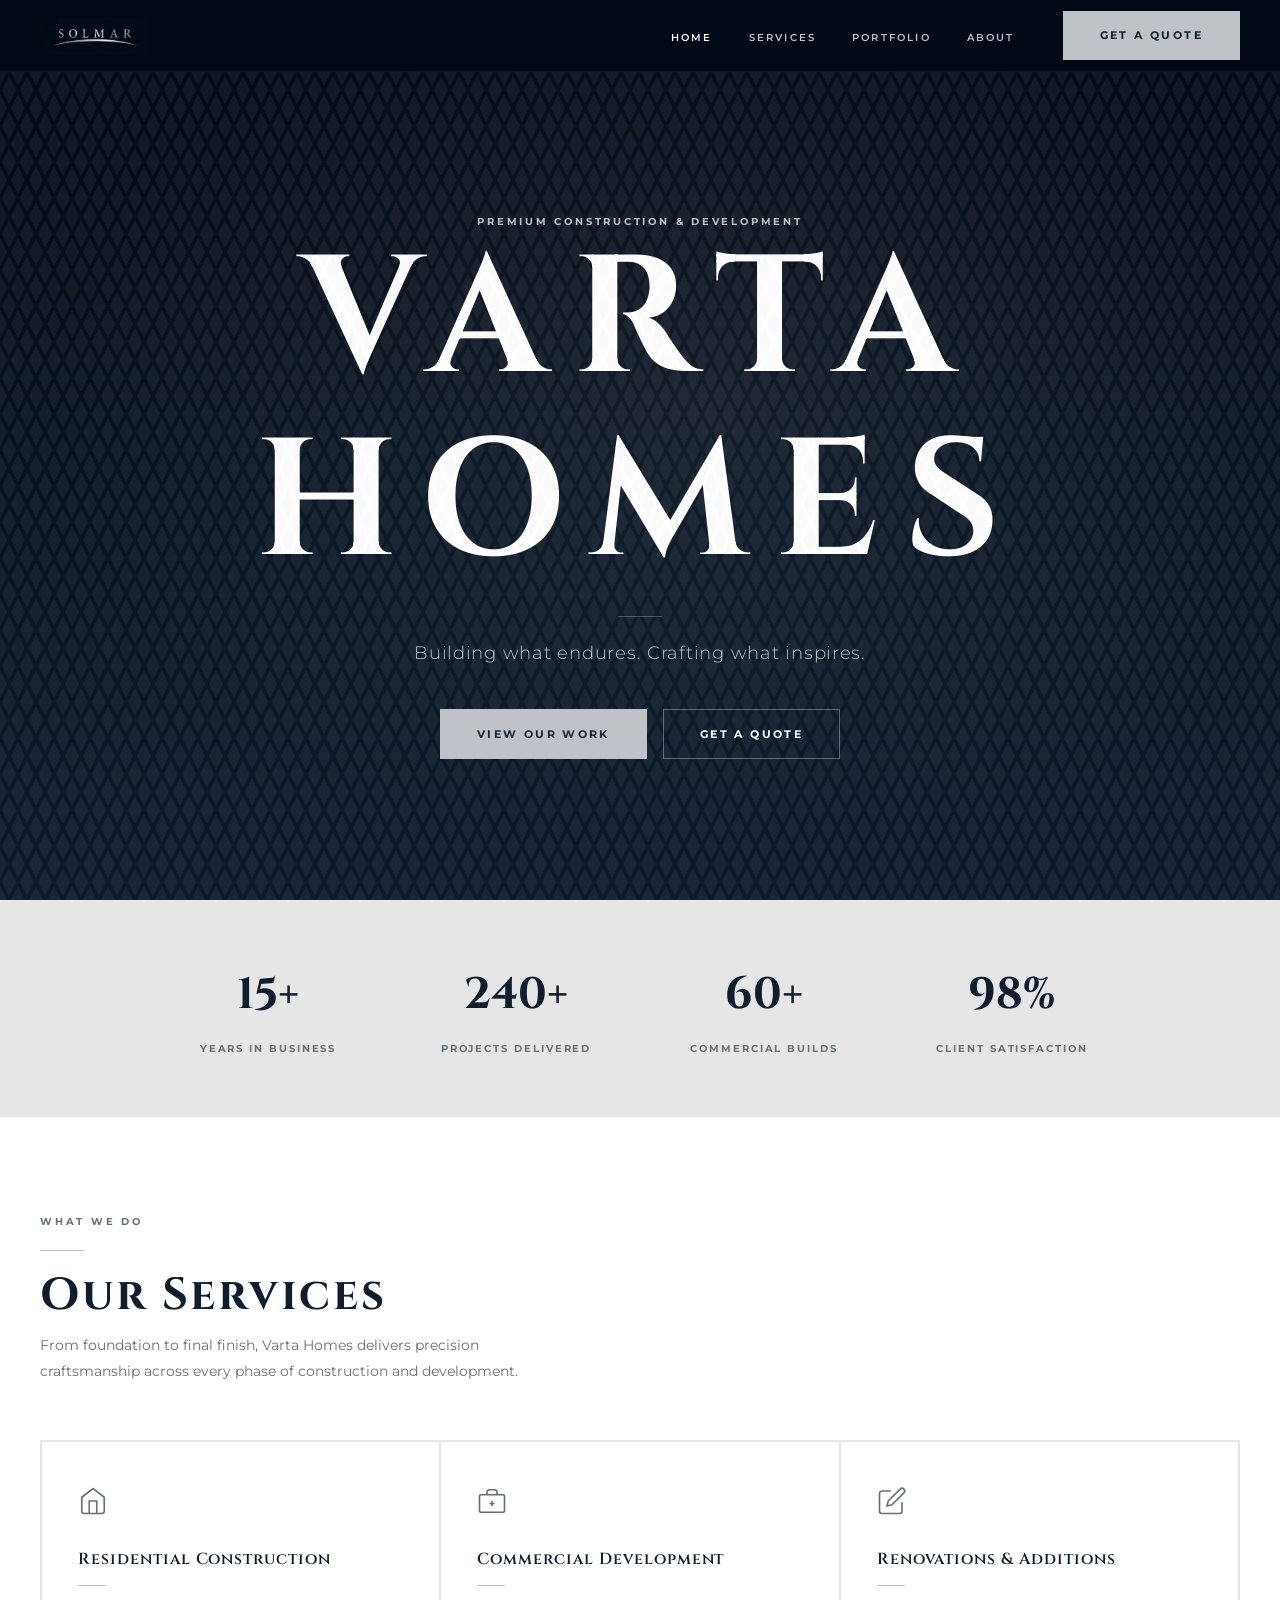
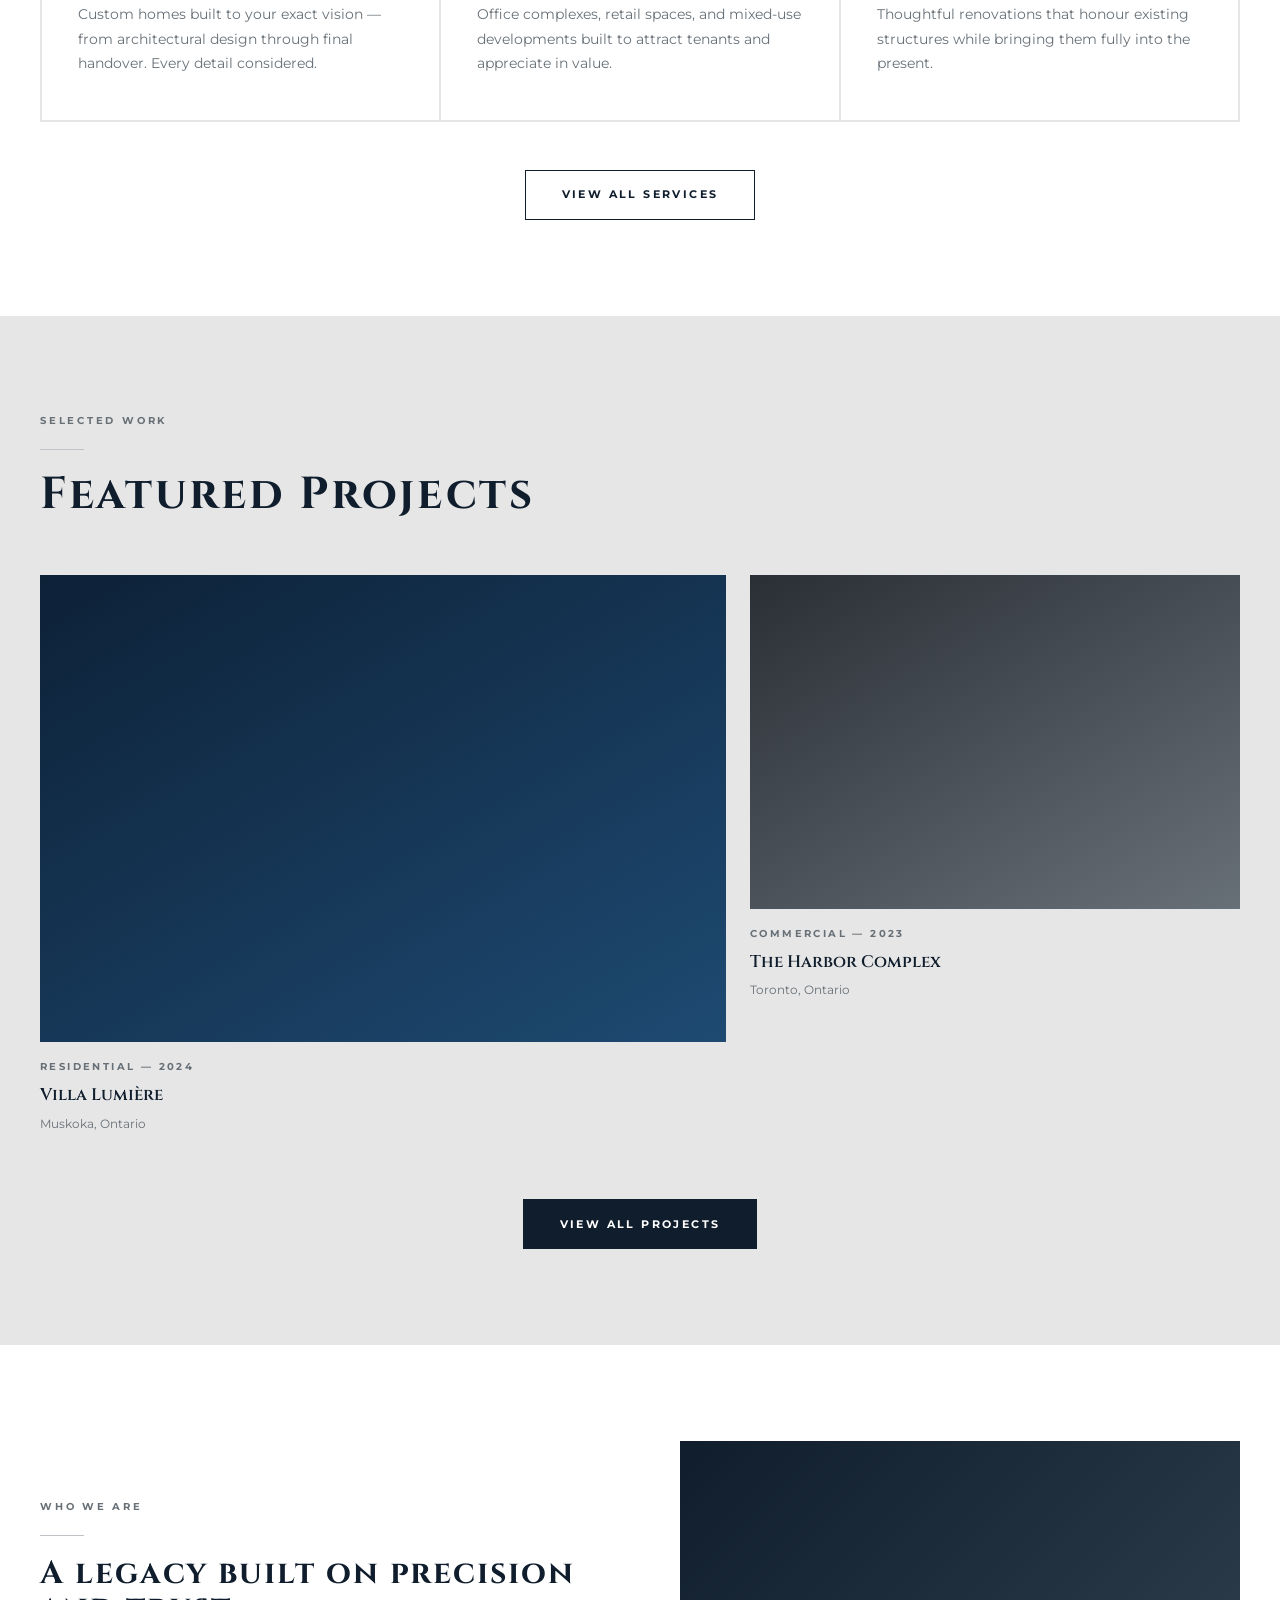
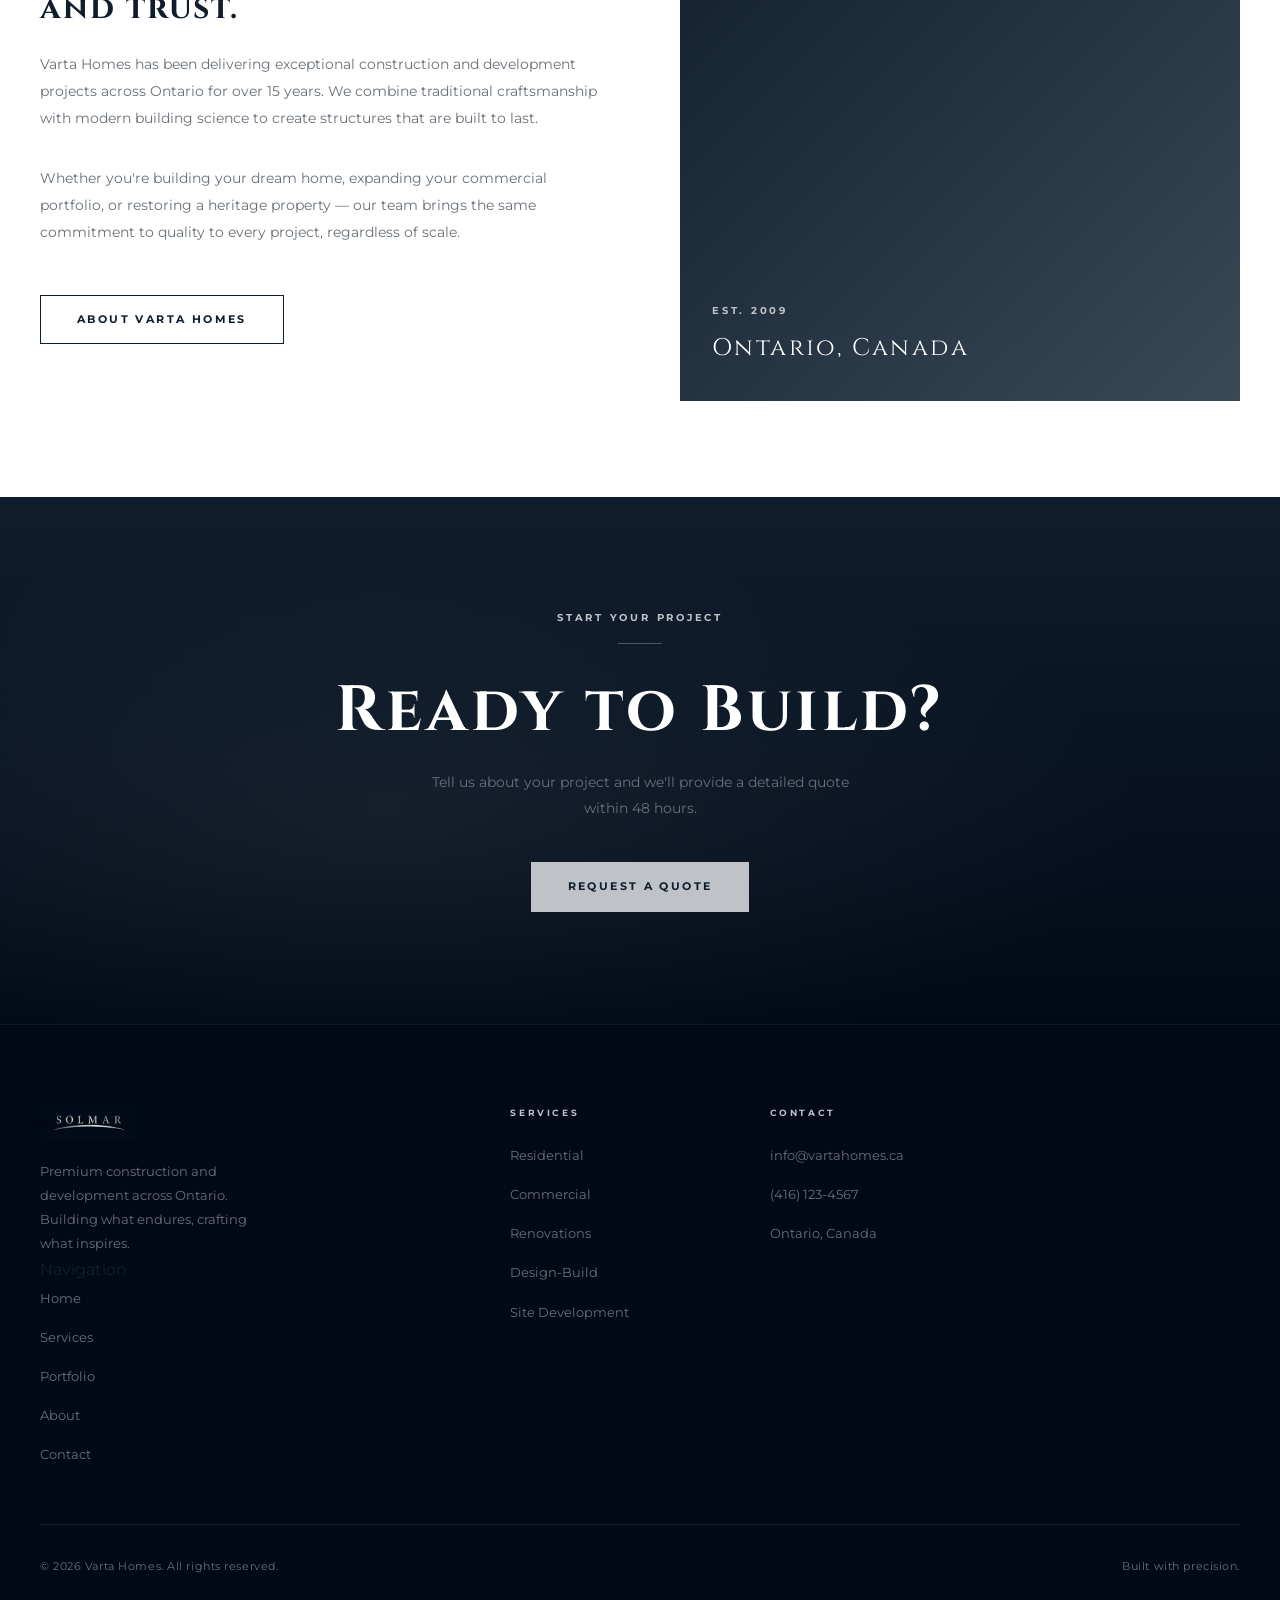
==== index.html @ 927071f0 "Rebrand: Solmar → Varta Homes Updated all display text, meta tags, alt attributes, email addresses, " ====
<!DOCTYPE html>
<html lang="en">
<head>
  <meta charset="UTF-8">
  <meta name="viewport" content="width=device-width, initial-scale=1.0">
  <title>Varta Homes — Premium Construction & Development</title>
  <meta name="description" content="Varta Homes builds premium residences and commercial developments across Ontario. Quality craftsmanship, on time and on budget.">
  <link rel="stylesheet" href="css/styles.css">
</head>
<body>
  <script src="js/loader.js"></script>

  <!-- NAV -->
  <nav class="nav">
    <a href="index.html"><img src="logo.png" alt="Varta Homes" class="nav-logo"></a>
    <ul class="nav-links">
      <li><a href="index.html" class="active">Home</a></li>
      <li><a href="services.html">Services</a></li>
      <li><a href="portfolio.html">Portfolio</a></li>
      <li><a href="about.html">About</a></li>
      <li class="nav-cta-wrap"><a href="contact.html" class="btn btn-primary">Get a Quote</a></li>
    </ul>
    <button class="nav-hamburger" aria-label="Open menu">
      <span></span><span></span><span></span>
    </button>
  </nav>
  <div class="nav-mobile" id="mobile-nav">
    <a href="index.html">Home</a>
    <a href="services.html">Services</a>
    <a href="portfolio.html">Portfolio</a>
    <a href="about.html">About</a>
    <a href="contact.html">Get a Quote</a>
  </div>

  <main>

    <!-- HERO -->
    <section class="hero">
      <div class="hero-content">
        <p class="label text-silver fade-up">Premium Construction &amp; Development</p>
        <h1 class="display text-white fade-up d1">VARTA HOMES</h1>
        <span class="rule rule-center rule-white fade-up d2"></span>
        <p class="hero-sub fade-up d3">Building what endures. Crafting what inspires.</p>
        <div class="hero-ctas fade-up d4">
          <a href="portfolio.html" class="btn btn-primary">View Our Work</a>
          <a href="contact.html" class="btn btn-outline-white">Get a Quote</a>
        </div>
      </div>
    </section>

    <!-- STATS -->
    <div class="stats-bar">
      <div class="stats-grid">
        <div>
          <span class="stat-number">15+</span>
          <span class="stat-label">Years in Business</span>
        </div>
        <div>
          <span class="stat-number">240+</span>
          <span class="stat-label">Projects Delivered</span>
        </div>
        <div>
          <span class="stat-number">60+</span>
          <span class="stat-label">Commercial Builds</span>
        </div>
        <div>
          <span class="stat-number">98%</span>
          <span class="stat-label">Client Satisfaction</span>
        </div>
      </div>
    </div>

    <!-- SERVICES PREVIEW -->
    <section class="section">
      <div class="container">
        <div class="section-header">
          <p class="label text-steel">What We Do</p>
          <span class="rule"></span>
          <h2 class="heading-lg text-navy">Our Services</h2>
          <p class="body">From foundation to final finish, Varta Homes delivers precision craftsmanship across every phase of construction and development.</p>
        </div>
        <div class="services-grid">

          <div class="service-card">
            <div class="service-icon">
              <svg width="30" height="30" viewBox="0 0 24 24" fill="none" stroke="currentColor" stroke-width="1.3">
                <path d="M3 9l9-7 9 7v11a2 2 0 01-2 2H5a2 2 0 01-2-2z"/><polyline points="9 22 9 12 15 12 15 22"/>
              </svg>
            </div>
            <p class="service-title">Residential Construction</p>
            <div class="service-rule"></div>
            <p class="service-desc">Custom homes built to your exact vision — from architectural design through final handover. Every detail considered.</p>
          </div>

          <div class="service-card">
            <div class="service-icon">
              <svg width="30" height="30" viewBox="0 0 24 24" fill="none" stroke="currentColor" stroke-width="1.3">
                <rect x="2" y="7" width="20" height="14" rx="1"/><path d="M16 7V5a2 2 0 00-2-2h-4a2 2 0 00-2 2v2"/><line x1="12" y1="12" x2="12" y2="16"/><line x1="10" y1="14" x2="14" y2="14"/>
              </svg>
            </div>
            <p class="service-title">Commercial Development</p>
            <div class="service-rule"></div>
            <p class="service-desc">Office complexes, retail spaces, and mixed-use developments built to attract tenants and appreciate in value.</p>
          </div>

          <div class="service-card">
            <div class="service-icon">
              <svg width="30" height="30" viewBox="0 0 24 24" fill="none" stroke="currentColor" stroke-width="1.3">
                <path d="M11 4H4a2 2 0 00-2 2v14a2 2 0 002 2h14a2 2 0 002-2v-7"/><path d="M18.5 2.5a2.121 2.121 0 013 3L12 15l-4 1 1-4 9.5-9.5z"/>
              </svg>
            </div>
            <p class="service-title">Renovations &amp; Additions</p>
            <div class="service-rule"></div>
            <p class="service-desc">Thoughtful renovations that honour existing structures while bringing them fully into the present.</p>
          </div>

        </div>
        <div class="mt-6 text-center">
          <a href="services.html" class="btn btn-outline-navy">View All Services</a>
        </div>
      </div>
    </section>

    <!-- FEATURED PROJECTS -->
    <section class="section bg-lightgray">
      <div class="container">
        <div class="section-header">
          <p class="label text-steel">Selected Work</p>
          <span class="rule"></span>
          <h2 class="heading-lg text-navy">Featured Projects</h2>
        </div>

        <div class="editorial-grid">
          <div class="project-card">
            <div class="project-img">
              <div class="project-img-inner" style="background: linear-gradient(150deg, #0d2137 0%, #1e4a72 100%);"></div>
              <div class="project-overlay">
                <span class="project-overlay-label">Villa Lumière →</span>
              </div>
            </div>
            <div class="project-info">
              <p class="project-cat">Residential — 2024</p>
              <p class="project-title">Villa Lumière</p>
              <p class="project-loc">Muskoka, Ontario</p>
            </div>
          </div>

          <div class="project-card">
            <div class="project-img">
              <div class="project-img-inner" style="background: linear-gradient(150deg, #2a2f36 0%, #687077 100%);"></div>
              <div class="project-overlay">
                <span class="project-overlay-label">The Harbor Complex →</span>
              </div>
            </div>
            <div class="project-info">
              <p class="project-cat">Commercial — 2023</p>
              <p class="project-title">The Harbor Complex</p>
              <p class="project-loc">Toronto, Ontario</p>
            </div>
          </div>
        </div>

        <div class="mt-6 text-center">
          <a href="portfolio.html" class="btn btn-navy">View All Projects</a>
        </div>
      </div>
    </section>

    <!-- INTRO STRIP -->
    <section class="section">
      <div class="container">
        <div class="two-col">
          <div>
            <p class="label text-steel">Who We Are</p>
            <span class="rule"></span>
            <h2 class="heading-md text-navy mb-3">A legacy built on precision and trust.</h2>
            <p style="font-size: 0.9rem; color: var(--steel); line-height: 1.9;" class="mb-4">
              Varta Homes has been delivering exceptional construction and development projects across Ontario for over 15 years. We combine traditional craftsmanship with modern building science to create structures that are built to last.
            </p>
            <p style="font-size: 0.9rem; color: var(--steel); line-height: 1.9;" class="mb-6">
              Whether you're building your dream home, expanding your commercial portfolio, or restoring a heritage property — our team brings the same commitment to quality to every project, regardless of scale.
            </p>
            <a href="about.html" class="btn btn-outline-navy">About Varta Homes</a>
          </div>
          <div>
            <div style="width: 100%; padding-bottom: 100%; background: linear-gradient(135deg, #0F1D2D 0%, #394956 100%); position: relative;">
              <div style="position: absolute; inset: 0; display: flex; align-items: flex-end; padding: 2rem;">
                <div>
                  <p class="label text-silver" style="margin-bottom: 0.5rem;">Est. 2009</p>
                  <p style="font-family: 'Cinzel', serif; font-size: 1.5rem; color: var(--white); letter-spacing: 0.1em;">Ontario, Canada</p>
                </div>
              </div>
            </div>
          </div>
        </div>
      </div>
    </section>

    <!-- CTA BANNER -->
    <section class="cta-banner">
      <div class="container-sm">
        <p class="label text-silver">Start Your Project</p>
        <span class="rule rule-center rule-white mt-2 mb-4"></span>
        <h2 class="heading-xl text-white mb-3">Ready to Build?</h2>
        <p style="font-size: 0.9rem; color: var(--steel); line-height: 1.8; max-width: 440px; margin: 0 auto 2.5rem;">
          Tell us about your project and we'll provide a detailed quote within 48 hours.
        </p>
        <a href="contact.html" class="btn btn-primary">Request a Quote</a>
      </div>
    </section>

  </main>

  <!-- FOOTER -->
  <footer class="footer">
    <div class="footer-grid">
      <div>
        <img src="logo.png" alt="Varta Homes" class="footer-logo">
        <p class="footer-tagline">Premium construction and development across Ontario. Building what endures, crafting what inspires.</p>
        <p class="
      </div>
      <div>
        <p class="footer-col-title">Navigation</p>
        <ul class="footer-links">
          <li><a href="index.html">Home</a></li>
          <li><a href="services.html">Services</a></li>
          <li><a href="portfolio.html">Portfolio</a></li>
          <li><a href="about.html">About</a></li>
          <li><a href="contact.html">Contact</a></li>
        </ul>
      </div>
      <div>
        <p class="footer-col-title">Services</p>
        <ul class="footer-links">
          <li><a href="services.html">Residential</a></li>
          <li><a href="services.html">Commercial</a></li>
          <li><a href="services.html">Renovations</a></li>
          <li><a href="services.html">Design-Build</a></li>
          <li><a href="services.html">Site Development</a></li>
        </ul>
      </div>
      <div>
        <p class="footer-col-title">Contact</p>
        <ul class="footer-links">
          <li><a href="mailto:info@vartahomes.ca">info@vartahomes.ca</a></li>
          <li><a href="tel:+14161234567">(416) 123-4567</a></li>
          <li><a href="#">Ontario, Canada</a></li>
        </ul>
      </div>
    </div>
    <div class="footer-bottom">
      <p class="footer-copy">&copy; 2026 Varta Homes. All rights reserved.</p>
      <p class="footer-copy">Built with precision.</p>
    </div>
  </footer>

  <script src="js/tiles.js"></script>
  <script src="js/main.js"></script>
</body>
</html>
---- css/styles.css ----
@import url('https://fonts.googleapis.com/css2?family=Cinzel:wght@400;600;700&family=Montserrat:ital,wght@0,300;0,400;0,500;0,600;0,700;1,300&display=swap');

/* ── Brand tokens ── */
:root {
  --navy:      #0F1D2D;
  --steel:     #687077;
  --silver:    #BFC3C7;
  --lightgray: #E6E6E6;
  --white:     #FFFFFF;
  --t: all 0.25s ease;
}

*, *::before, *::after { box-sizing: border-box; margin: 0; padding: 0; }
html { scroll-behavior: smooth; }

body {
  font-family: 'Montserrat', sans-serif;
  font-size: 1rem;
  line-height: 1.75;
  color: var(--navy);
  background: var(--white);
}

img { display: block; max-width: 100%; }
a { color: inherit; }

/* ── Type scale ── */
h1, h2, h3, h4 {
  font-family: 'Cinzel', serif;
  font-weight: 700;
  line-height: 1.1;
  letter-spacing: 0.06em;
}

.display {
  font-size: clamp(4rem, 13vw, 11rem);
  letter-spacing: 0.15em;
}

.heading-xl { font-size: clamp(2.5rem, 5vw, 5rem); }
.heading-lg { font-size: clamp(2rem, 3.5vw, 3.5rem); }
.heading-md { font-size: clamp(1.5rem, 2.5vw, 2.25rem); }
.heading-sm { font-size: 1.25rem; }

.label {
  font-family: 'Montserrat', sans-serif;
  font-size: 0.62rem;
  font-weight: 700;
  letter-spacing: 0.28em;
  text-transform: uppercase;
}

/* ── Color helpers ── */
.text-navy   { color: var(--navy); }
.text-steel  { color: var(--steel); }
.text-silver { color: var(--silver); }
.text-white  { color: var(--white); }
.bg-navy     { background-color: var(--navy); }
.bg-lightgray { background-color: var(--lightgray); }

/* ── Rule ── */
.rule {
  display: block;
  width: 2.75rem;
  height: 1px;
  background: var(--silver);
  margin: 1.25rem 0;
}
.rule-center { margin-left: auto; margin-right: auto; }
.rule-white  { background: rgba(191,195,199,0.35); }

/* ── Buttons ── */
.btn {
  display: inline-block;
  font-family: 'Montserrat', sans-serif;
  font-size: 0.68rem;
  font-weight: 700;
  letter-spacing: 0.22em;
  text-transform: uppercase;
  text-decoration: none;
  padding: 0.9rem 2.25rem;
  transition: var(--t);
  cursor: pointer;
  border: 1px solid transparent;
  white-space: nowrap;
}

.btn-primary          { background: var(--silver); color: var(--navy); border-color: var(--silver); }
.btn-primary:hover    { background: var(--white);  color: var(--navy); border-color: var(--white); }

.btn-navy             { background: var(--navy); color: var(--white); border-color: var(--navy); }
.btn-navy:hover       { background: #1a3050; border-color: #1a3050; }

.btn-outline-white    { background: transparent; color: var(--white); border-color: rgba(191,195,199,0.45); }
.btn-outline-white:hover { background: rgba(191,195,199,0.08); border-color: var(--silver); }

.btn-outline-navy     { background: transparent; color: var(--navy); border-color: var(--navy); }
.btn-outline-navy:hover { background: var(--navy); color: var(--white); }

/* ── Navigation ── */
.nav {
  position: fixed;
  top: 0; left: 0; right: 0;
  z-index: 1000;
  height: 72px;
  background: #020916;
  border-bottom: 1px solid rgba(191,195,199,0.08);
  display: flex;
  align-items: center;
  justify-content: space-between;
  padding: 0 2.5rem;
}

.nav-logo { height: 38px; width: auto; }

.nav-links {
  display: flex;
  align-items: center;
  gap: 2.25rem;
  list-style: none;
}

.nav-links a:not(.btn) {
  font-size: 0.62rem;
  font-weight: 600;
  letter-spacing: 0.22em;
  text-transform: uppercase;
  color: var(--silver);
  text-decoration: none;
  transition: color 0.2s;
}
.nav-links a:not(.btn):hover, .nav-links a:not(.btn).active { color: var(--white); }
.nav-links .nav-cta-wrap { margin-left: 0.75rem; }

.nav-hamburger {
  display: none;
  flex-direction: column;
  gap: 5px;
  background: none;
  border: none;
  cursor: pointer;
  padding: 4px;
}
.nav-hamburger span { display: block; width: 24px; height: 1.5px; background: var(--silver); transition: var(--t); }

.nav-mobile {
  display: none;
  position: fixed;
  top: 72px; left: 0; right: 0;
  background: #020916;
  border-bottom: 1px solid rgba(191,195,199,0.12);
  padding: 2rem 2.5rem;
  flex-direction: column;
  gap: 1.5rem;
  z-index: 999;
}
.nav-mobile.open { display: flex; }
.nav-mobile a {
  font-size: 0.7rem;
  font-weight: 600;
  letter-spacing: 0.2em;
  text-transform: uppercase;
  color: var(--silver);
  text-decoration: none;
}
.nav-mobile a:hover { color: var(--white); }

@media (max-width: 800px) {
  .nav-links  { display: none; }
  .nav-hamburger { display: flex; }
}

/* ── Sections ── */
.section    { padding: 6rem 2.5rem; }
.section-sm { padding: 4rem 2.5rem; }
.section-xl { padding: 8rem 2.5rem; }

.container    { max-width: 1200px; margin: 0 auto; }
.container-sm { max-width: 820px;  margin: 0 auto; }

.section-header         { margin-bottom: 3.5rem; }
.section-header.center  { text-align: center; }
.section-header p.body  { max-width: 480px; margin-top: 0.75rem; font-size: 0.9rem; color: var(--steel); line-height: 1.8; }
.section-header.center p.body { margin-left: auto; margin-right: auto; }

/* ── Hero ── */
.hero {
  min-height: 100vh;
  padding-top: 72px;
  background-color: #060e1a;
  background-image:
    radial-gradient(ellipse at 55% 45%, rgba(104,112,119,0.13) 0%, transparent 65%),
    linear-gradient(180deg, #020916 0%, #060e1a 30%, #091625 70%, #0b1a2c 100%);
  display: flex;
  align-items: center;
  justify-content: center;
  text-align: center;
  padding-left: 2.5rem;
  padding-right: 2.5rem;
}

.hero-content { max-width: 960px; width: 100%; }

.hero-sub {
  font-size: clamp(0.95rem, 1.5vw, 1.15rem);
  font-weight: 300;
  letter-spacing: 0.04em;
  color: var(--silver);
  margin-top: 0.25rem;
  margin-bottom: 2.5rem;
}

.hero-ctas { display: flex; gap: 1rem; justify-content: center; flex-wrap: wrap; }

/* ── Page hero (subpages) ── */
.page-hero {
  background: linear-gradient(180deg, #020916 0%, #060e1a 40%, #0b1a2c 100%);
  padding: calc(72px + 5rem) 2.5rem 5rem;
  text-align: center;
}
.page-hero h1 { color: var(--white); font-size: clamp(2.5rem, 6vw, 5rem); letter-spacing: 0.1em; }
.page-hero .sub {
  color: var(--steel);
  margin: 1.25rem auto 0;
  font-size: 0.95rem;
  font-weight: 300;
  max-width: 520px;
  line-height: 1.8;
}

/* ── Stats bar ── */
.stats-bar { background: var(--lightgray); padding: 3.5rem 2.5rem; }
.stats-grid {
  max-width: 960px;
  margin: 0 auto;
  display: grid;
  grid-template-columns: repeat(4, 1fr);
  gap: 2rem;
  text-align: center;
}
.stat-number {
  font-family: 'Cinzel', serif;
  font-size: clamp(2rem, 4vw, 2.75rem);
  font-weight: 700;
  color: var(--navy);
  display: block;
}
.stat-label { font-size: 0.6rem; font-weight: 700; letter-spacing: 0.2em; text-transform: uppercase; color: var(--steel); margin-top: 0.35rem; }
@media (max-width: 600px) { .stats-grid { grid-template-columns: repeat(2, 1fr); } }

/* ── Services grid ── */
.services-grid {
  display: grid;
  grid-template-columns: repeat(3, 1fr);
  border: 1px solid var(--lightgray);
}
.service-card {
  padding: 2.75rem 2.25rem;
  border: 1px solid var(--lightgray);
  transition: var(--t);
}
.service-card:hover { background: var(--navy); }
.service-card:hover .service-icon,
.service-card:hover .service-title,
.service-card:hover .service-desc { color: var(--white); }
.service-card:hover .service-rule { background: rgba(191,195,199,0.5); }

.service-icon  { color: var(--steel); margin-bottom: 1.25rem; transition: color 0.25s; }
.service-title { font-family: 'Cinzel', serif; font-size: 1rem; font-weight: 600; letter-spacing: 0.06em; color: var(--navy); margin-bottom: 0.75rem; transition: color 0.25s; }
.service-rule  { width: 1.75rem; height: 1px; background: var(--silver); margin-bottom: 1rem; transition: background 0.25s; }
.service-desc  { font-size: 0.85rem; color: var(--steel); line-height: 1.8; transition: color 0.25s; }

@media (max-width: 900px) { .services-grid { grid-template-columns: repeat(2, 1fr); } }
@media (max-width: 560px) { .services-grid { grid-template-columns: 1fr; } }

/* ── Editorial grid (homepage featured) ── */
.editorial-grid {
  display: grid;
  grid-template-columns: 7fr 5fr;
  gap: 1.5rem;
}
@media (max-width: 760px) { .editorial-grid { grid-template-columns: 1fr; } }

/* ── Portfolio grid ── */
.portfolio-grid {
  display: grid;
  grid-template-columns: repeat(3, 1fr);
  gap: 1.5rem;
}
@media (max-width: 900px) { .portfolio-grid { grid-template-columns: repeat(2, 1fr); } }
@media (max-width: 560px) { .portfolio-grid { grid-template-columns: 1fr; } }

/* ── Project card ── */
.project-card { cursor: pointer; }
.project-card.hidden { display: none; }

.project-img {
  width: 100%;
  padding-bottom: 68%;
  position: relative;
  overflow: hidden;
}
.project-img-inner {
  position: absolute;
  inset: 0;
  transition: transform 0.55s ease;
}
.project-card:hover .project-img-inner { transform: scale(1.04); }

.project-overlay {
  position: absolute;
  inset: 0;
  background: linear-gradient(0deg, rgba(15,29,45,0.88) 0%, transparent 55%);
  opacity: 0;
  transition: opacity 0.3s;
  display: flex;
  align-items: flex-end;
  padding: 1.5rem;
}
.project-card:hover .project-overlay { opacity: 1; }
.project-overlay-label {
  font-family: 'Cinzel', serif;
  font-size: 0.9rem;
  color: var(--white);
  letter-spacing: 0.08em;
}

.project-info  { padding: 1.1rem 0; }
.project-cat   { font-size: 0.6rem; font-weight: 700; letter-spacing: 0.25em; text-transform: uppercase; color: var(--steel); }
.project-title { font-family: 'Cinzel', serif; font-size: 1.05rem; font-weight: 600; color: var(--navy); margin-top: 0.3rem; }
.project-loc   { font-size: 0.75rem; color: var(--steel); margin-top: 0.15rem; }

/* ── Filter tabs ── */
.filter-tabs { display: flex; flex-wrap: wrap; gap: 0.5rem; margin-bottom: 2.5rem; }
.filter-tab {
  font-family: 'Montserrat', sans-serif;
  font-size: 0.62rem;
  font-weight: 700;
  letter-spacing: 0.2em;
  text-transform: uppercase;
  padding: 0.55rem 1.25rem;
  border: 1px solid var(--lightgray);
  background: transparent;
  color: var(--steel);
  cursor: pointer;
  transition: var(--t);
}
.filter-tab:hover, .filter-tab.active { background: var(--navy); color: var(--white); border-color: var(--navy); }

/* ── CTA Banner ── */
.cta-banner {
  background:
    radial-gradient(ellipse at 30% 60%, rgba(104,112,119,0.15) 0%, transparent 60%),
    linear-gradient(180deg, var(--navy) 0%, #020916 100%);
  padding: 7rem 2.5rem;
  text-align: center;
}

/* ── Process ── */
.process-grid {
  display: grid;
  grid-template-columns: repeat(4, 1fr);
  gap: 2rem;
  position: relative;
}
.process-grid::before {
  content: '';
  position: absolute;
  top: 1.75rem;
  left: calc(12.5% + 1rem);
  right: calc(12.5% + 1rem);
  height: 1px;
  background: var(--lightgray);
}
.process-step { text-align: center; }
.process-num {
  width: 3.5rem; height: 3.5rem;
  border-radius: 50%;
  border: 1px solid var(--silver);
  display: flex; align-items: center; justify-content: center;
  margin: 0 auto 1.5rem;
  font-family: 'Cinzel', serif;
  font-size: 0.95rem;
  font-weight: 600;
  color: var(--navy);
  background: var(--white);
  position: relative;
  z-index: 1;
}
.process-title { font-family: 'Cinzel', serif; font-size: 0.95rem; font-weight: 600; margin-bottom: 0.75rem; }
.process-desc  { font-size: 0.8rem; color: var(--steel); line-height: 1.75; }
@media (max-width: 700px) {
  .process-grid { grid-template-columns: repeat(2, 1fr); }
  .process-grid::before { display: none; }
}

/* ── Values ── */
.values-grid { display: grid; grid-template-columns: repeat(3, 1fr); gap: 3rem; }
@media (max-width: 700px) { .values-grid { grid-template-columns: 1fr; gap: 2rem; } }
.value-num { font-family: 'Cinzel', serif; font-size: 3.5rem; font-weight: 700; color: var(--lightgray); line-height: 1; }

/* ── Two-col layout ── */
.two-col { display: grid; grid-template-columns: 1fr 1fr; gap: 5rem; align-items: center; }
@media (max-width: 800px) { .two-col { grid-template-columns: 1fr; gap: 3rem; } }

/* ── Team ── */
.team-grid { display: grid; grid-template-columns: repeat(3, 1fr); gap: 2rem; }
@media (max-width: 700px) { .team-grid { grid-template-columns: repeat(2, 1fr); } }
@media (max-width: 480px) { .team-grid { grid-template-columns: 1fr; } }

.team-img { width: 100%; padding-bottom: 115%; position: relative; overflow: hidden; margin-bottom: 1.25rem; }
.team-img-inner { position: absolute; inset: 0; }
.team-name { font-family: 'Cinzel', serif; font-size: 1.05rem; font-weight: 600; }
.team-role { font-size: 0.62rem; font-weight: 700; letter-spacing: 0.18em; text-transform: uppercase; color: var(--steel); margin-top: 0.3rem; }

/* ── Contact layout ── */
.contact-layout { display: grid; grid-template-columns: 1fr 2fr; gap: 5rem; }
@media (max-width: 800px) { .contact-layout { grid-template-columns: 1fr; gap: 3rem; } }

.contact-detail { margin-bottom: 2rem; }
.contact-detail-label { font-size: 0.6rem; font-weight: 700; letter-spacing: 0.25em; text-transform: uppercase; color: var(--steel); margin-bottom: 0.35rem; }
.contact-detail-value { font-size: 0.9rem; color: var(--navy); }
.contact-detail-value a { text-decoration: none; transition: color 0.2s; }
.contact-detail-value a:hover { color: var(--steel); }

/* ── Tabs ── */
.tab-nav { display: flex; border-bottom: 1px solid var(--lightgray); margin-bottom: 2.25rem; }
.tab-btn {
  font-family: 'Montserrat', sans-serif;
  font-size: 0.62rem;
  font-weight: 700;
  letter-spacing: 0.2em;
  text-transform: uppercase;
  padding: 0.875rem 1.5rem;
  background: transparent;
  border: none;
  border-bottom: 2px solid transparent;
  color: var(--steel);
  cursor: pointer;
  transition: var(--t);
  margin-bottom: -1px;
}
.tab-btn.active { color: var(--navy); border-bottom-color: var(--navy); }
.tab-pane { display: none; }
.tab-pane.active { display: block; }

/* ── Forms ── */
.form-group   { margin-bottom: 1.5rem; }
.form-row     { display: grid; grid-template-columns: 1fr 1fr; gap: 1rem; }
.form-label   { display: block; font-size: 0.6rem; font-weight: 700; letter-spacing: 0.2em; text-transform: uppercase; color: var(--steel); margin-bottom: 0.5rem; }
.form-control {
  width: 100%;
  padding: 0.875rem 1rem;
  border: 1px solid var(--lightgray);
  background: var(--white);
  font-family: 'Montserrat', sans-serif;
  font-size: 0.9rem;
  color: var(--navy);
  transition: border-color 0.2s;
  border-radius: 0;
  appearance: none;
  -webkit-appearance: none;
}
.form-control:focus { outline: none; border-color: var(--steel); }
.form-control::placeholder { color: var(--silver); }
select.form-control {
  background-image: url("data:image/svg+xml,%3Csvg xmlns='http://www.w3.org/2000/svg' width='11' height='7' viewBox='0 0 11 7'%3E%3Cpath d='M1 1l4.5 5L10 1' stroke='%23687077' stroke-width='1.5' fill='none' stroke-linecap='round'/%3E%3C/svg%3E");
  background-repeat: no-repeat;
  background-position: right 1rem center;
  padding-right: 2.5rem;
  cursor: pointer;
}
textarea.form-control { min-height: 130px; resize: vertical; }
@media (max-width: 580px) { .form-row { grid-template-columns: 1fr; } }

.form-success {
  display: none;
  background: #f0f4f0;
  border-left: 3px solid var(--navy);
  padding: 1rem 1.25rem;
  margin-top: 1rem;
  font-size: 0.85rem;
  color: var(--navy);
}

/* ── Footer ── */
.footer {
  background: #020916;
  padding: 5rem 2.5rem 2.5rem;
  border-top: 1px solid rgba(191,195,199,0.08);
}
.footer-grid {
  display: grid;
  grid-template-columns: 2fr 1fr 1fr 1fr;
  gap: 3rem;
  max-width: 1200px;
  margin: 0 auto 3.5rem;
}
.footer-logo { height: 34px; margin-bottom: 1.25rem; }
.footer-tagline { font-size: 0.82rem; color: var(--steel); line-height: 1.85; max-width: 240px; }
.footer-col-title { font-size: 0.58rem; font-weight: 700; letter-spacing: 0.28em; text-transform: uppercase; color: var(--silver); margin-bottom: 1.25rem; }
.footer-links { list-style: none; display: flex; flex-direction: column; gap: 0.7rem; }
.footer-links a { font-size: 0.8rem; color: var(--steel); text-decoration: none; transition: color 0.2s; }
.footer-links a:hover { color: var(--silver); }
.footer-bottom {
  max-width: 1200px;
  margin: 0 auto;
  padding-top: 2rem;
  border-top: 1px solid rgba(191,195,199,0.1);
  display: flex;
  justify-content: space-between;
  align-items: center;
  flex-wrap: wrap;
  gap: 0.75rem;
}
.footer-copy { font-size: 0.7rem; color: var(--steel); letter-spacing: 0.05em; }

@media (max-width: 900px) { .footer-grid { grid-template-columns: 1fr 1fr; } }
@media (max-width: 480px) { .footer-grid { grid-template-columns: 1fr; } }

/* ── Animations ── */
@keyframes fadeUp { from { opacity: 0; transform: translateY(18px); } to { opacity: 1; transform: translateY(0); } }
.fade-up { animation: fadeUp 0.7s ease both; }
.d1 { animation-delay: 0.1s; }
.d2 { animation-delay: 0.22s; }
.d3 { animation-delay: 0.38s; }
.d4 { animation-delay: 0.54s; }

/* ── Misc utils ── */
.text-center  { text-align: center; }
.mt-1 { margin-top: 0.5rem; }
.mt-2 { margin-top: 1rem; }
.mt-3 { margin-top: 1.5rem; }
.mt-4 { margin-top: 2rem; }
.mt-6 { margin-top: 3rem; }
.mt-8 { margin-top: 4rem; }
.mb-2 { margin-bottom: 1rem; }
.mb-3 { margin-bottom: 1.5rem; }
.mb-4 { margin-bottom: 2rem; }
.mb-6 { margin-bottom: 3rem; }

/* ── Tile canvas background ── */
#tile-grid { display: block; }

/* ── Site loader ── */
#site-loader {
  position: fixed;
  inset: 0;
  z-index: 9999;
  background: #020916;
  display: flex;
  flex-direction: column;
  align-items: center;
  justify-content: center;
  gap: 2rem;
  pointer-events: none;
  transition: opacity 0.65s ease;
}
#site-loader.out { opacity: 0; }

.loader-svg {
  width: min(340px, 78vw);
  height: auto;
}
.loader-svg .lp {
  fill: none;
  stroke: rgba(191,195,199,0.75);
  stroke-width: 0.8;
  stroke-linecap: butt;
}
.loader-svg .lp-floor {
  stroke: rgba(191,195,199,0.55);
  stroke-width: 0.65;
}

@keyframes loader-draw { to { stroke-dashoffset: 0; } }

.loader-wordmark {
  font-family: 'Cinzel', serif;
  font-size: clamp(1rem, 3.5vw, 1.75rem);
  font-weight: 700;
  letter-spacing: 0.45em;
  color: var(--white);
  opacity: 0;
  transition: opacity 0.5s ease;
  padding-left: 0.45em; /* offset letter-spacing gap on last char */
}
.loader-wordmark.visible { opacity: 1; }
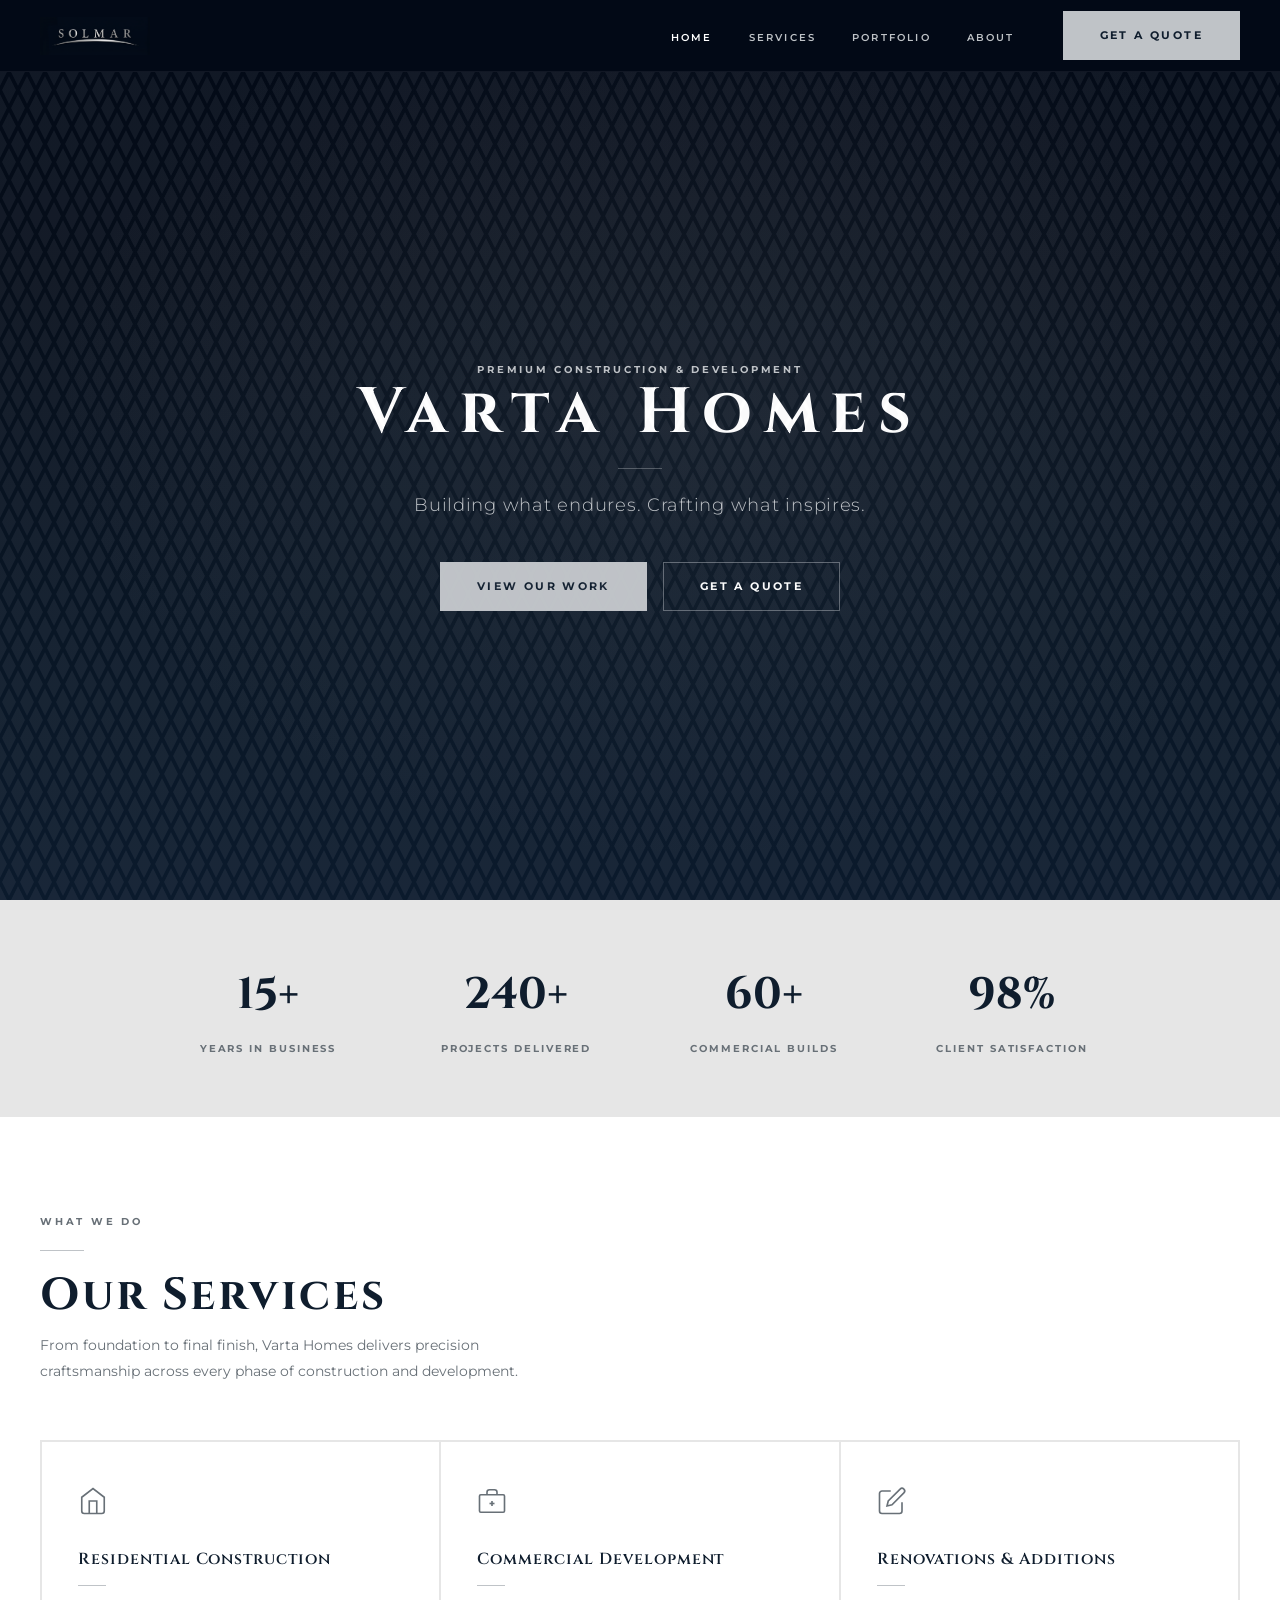
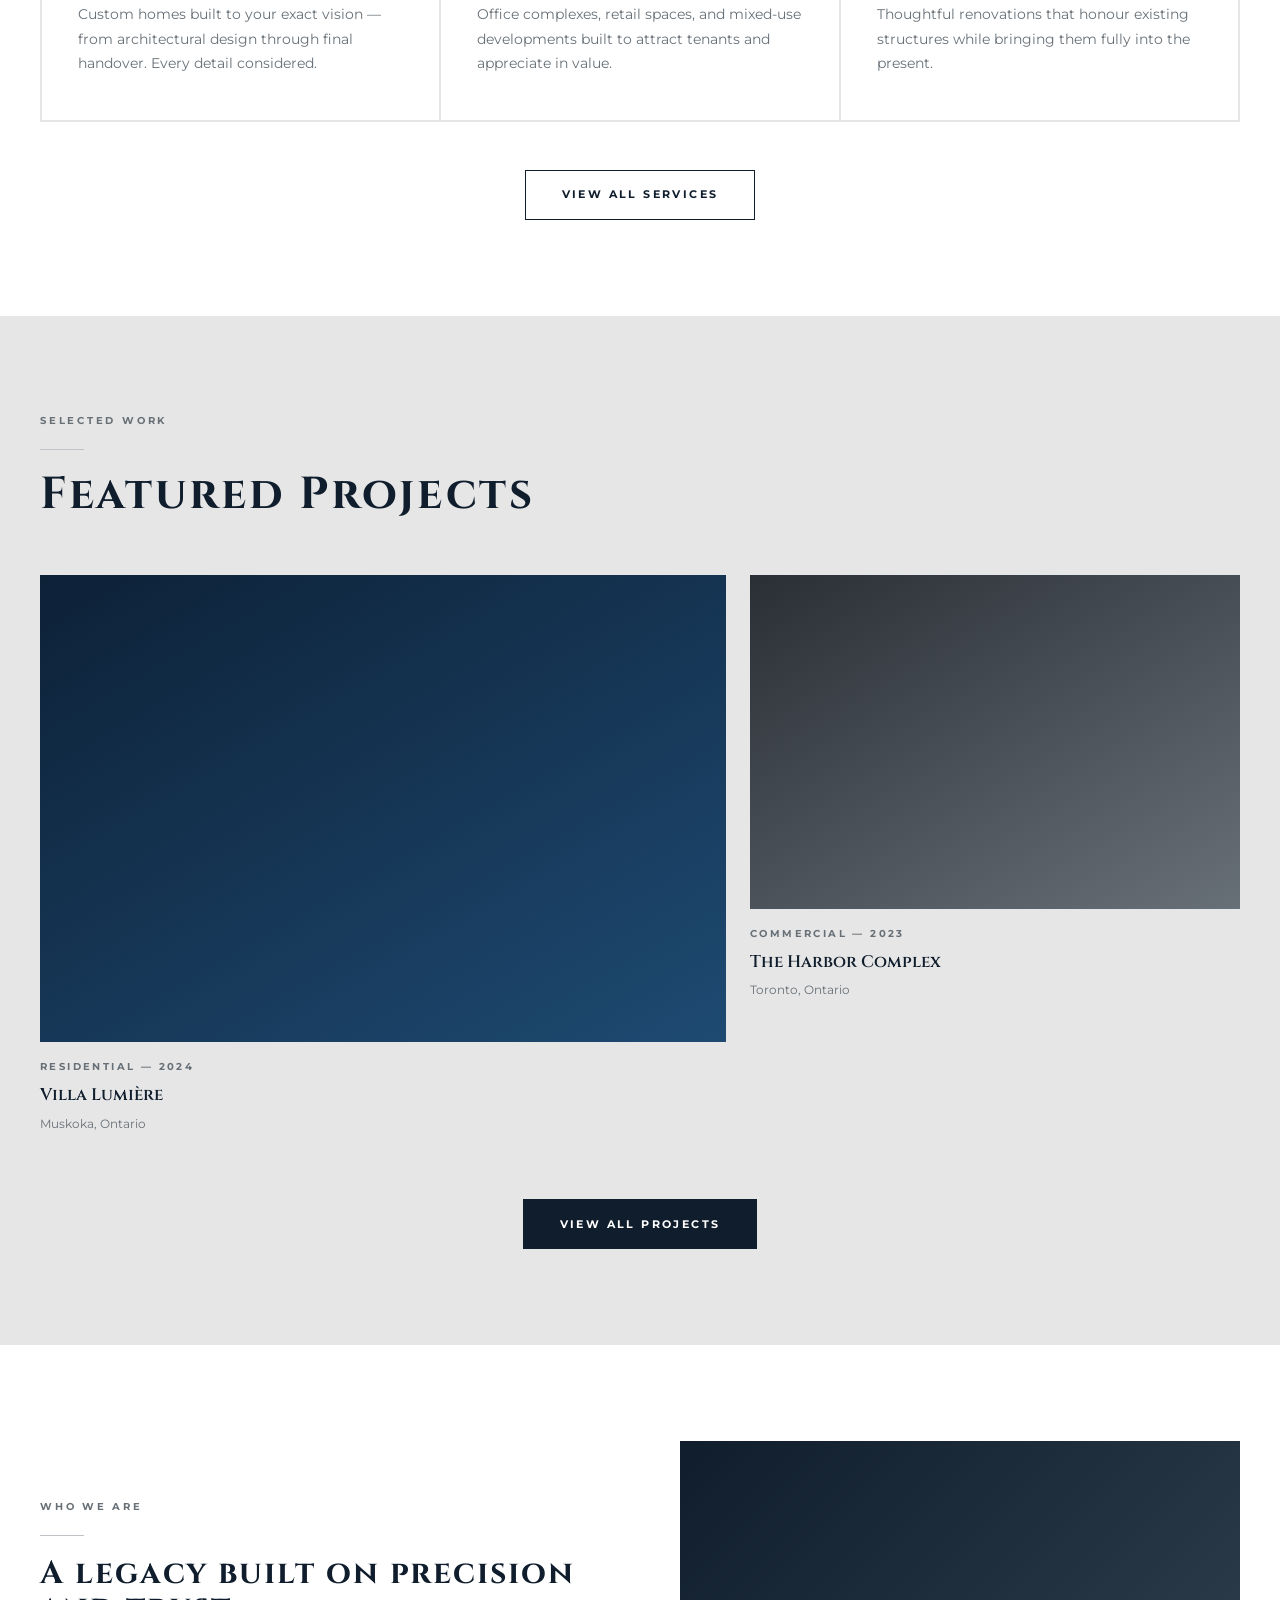
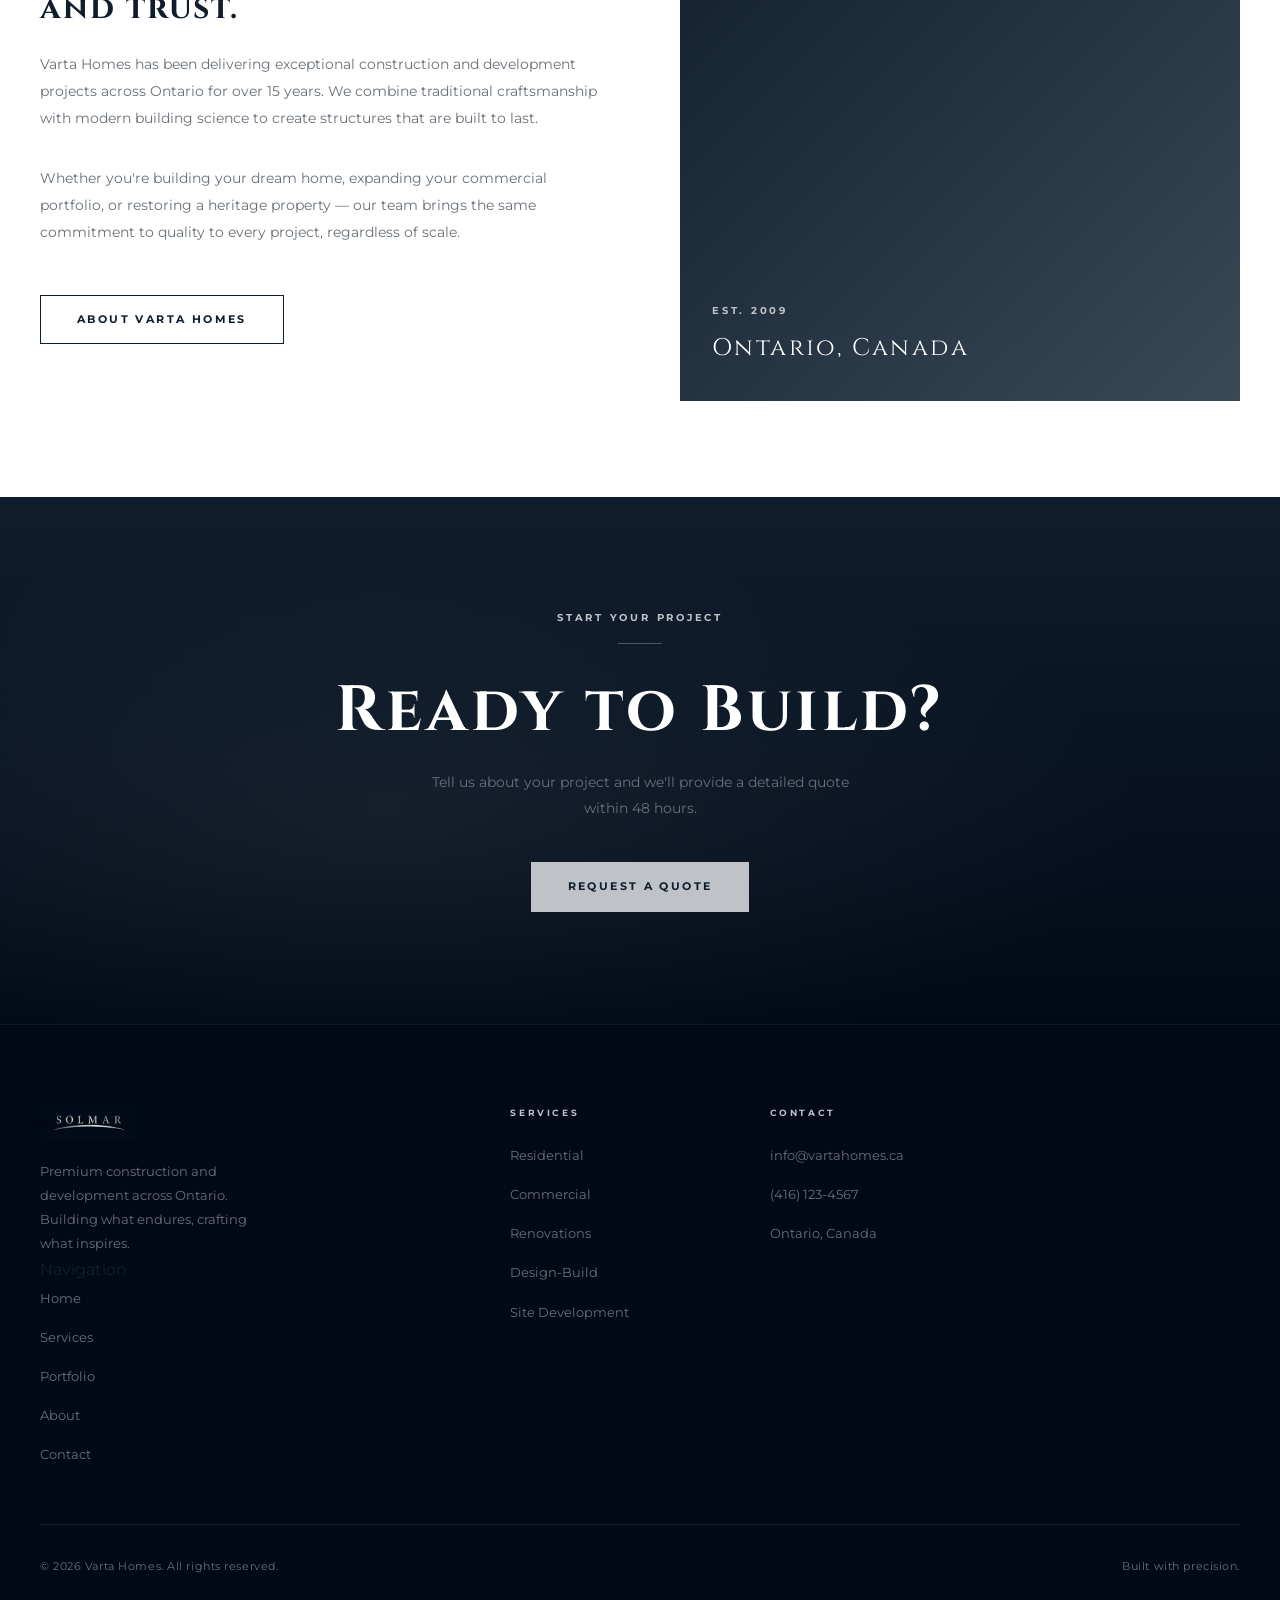
==== commit 918a9522: "Smaller one-line hero title, fix nav button hover direction Hero h1 uses new hero-title class (clamp" ====
--- a/index.html
+++ b/index.html
@@ -38,7 +38,7 @@
     <section class="hero">
       <div class="hero-content">
         <p class="label text-silver fade-up">Premium Construction &amp; Development</p>
-        <h1 class="display text-white fade-up d1">VARTA HOMES</h1>
+        <h1 class="hero-title text-white fade-up d1">Varta Homes</h1>
         <span class="rule rule-center rule-white fade-up d2"></span>
         <p class="hero-sub fade-up d3">Building what endures. Crafting what inspires.</p>
         <div class="hero-ctas fade-up d4">
--- a/css/styles.css
+++ b/css/styles.css
@@ -37,6 +37,14 @@
   letter-spacing: 0.15em;
 }
 
+.hero-title {
+  font-family: 'Cinzel', serif;
+  font-size: clamp(2.25rem, 5vw, 4rem);
+  font-weight: 700;
+  letter-spacing: 0.18em;
+  white-space: nowrap;
+}
+
 .heading-xl { font-size: clamp(2.5rem, 5vw, 5rem); }
 .heading-lg { font-size: clamp(2rem, 3.5vw, 3.5rem); }
 .heading-md { font-size: clamp(1.5rem, 2.5vw, 2.25rem); }
@@ -86,7 +94,7 @@
 }
 
 .btn-primary          { background: var(--silver); color: var(--navy); border-color: var(--silver); }
-.btn-primary:hover    { background: var(--white);  color: var(--navy); border-color: var(--white); }
+.btn-primary:hover    { background: #9aa0a6;       color: var(--navy); border-color: #9aa0a6; }
 
 .btn-navy             { background: var(--navy); color: var(--white); border-color: var(--navy); }
 .btn-navy:hover       { background: #1a3050; border-color: #1a3050; }
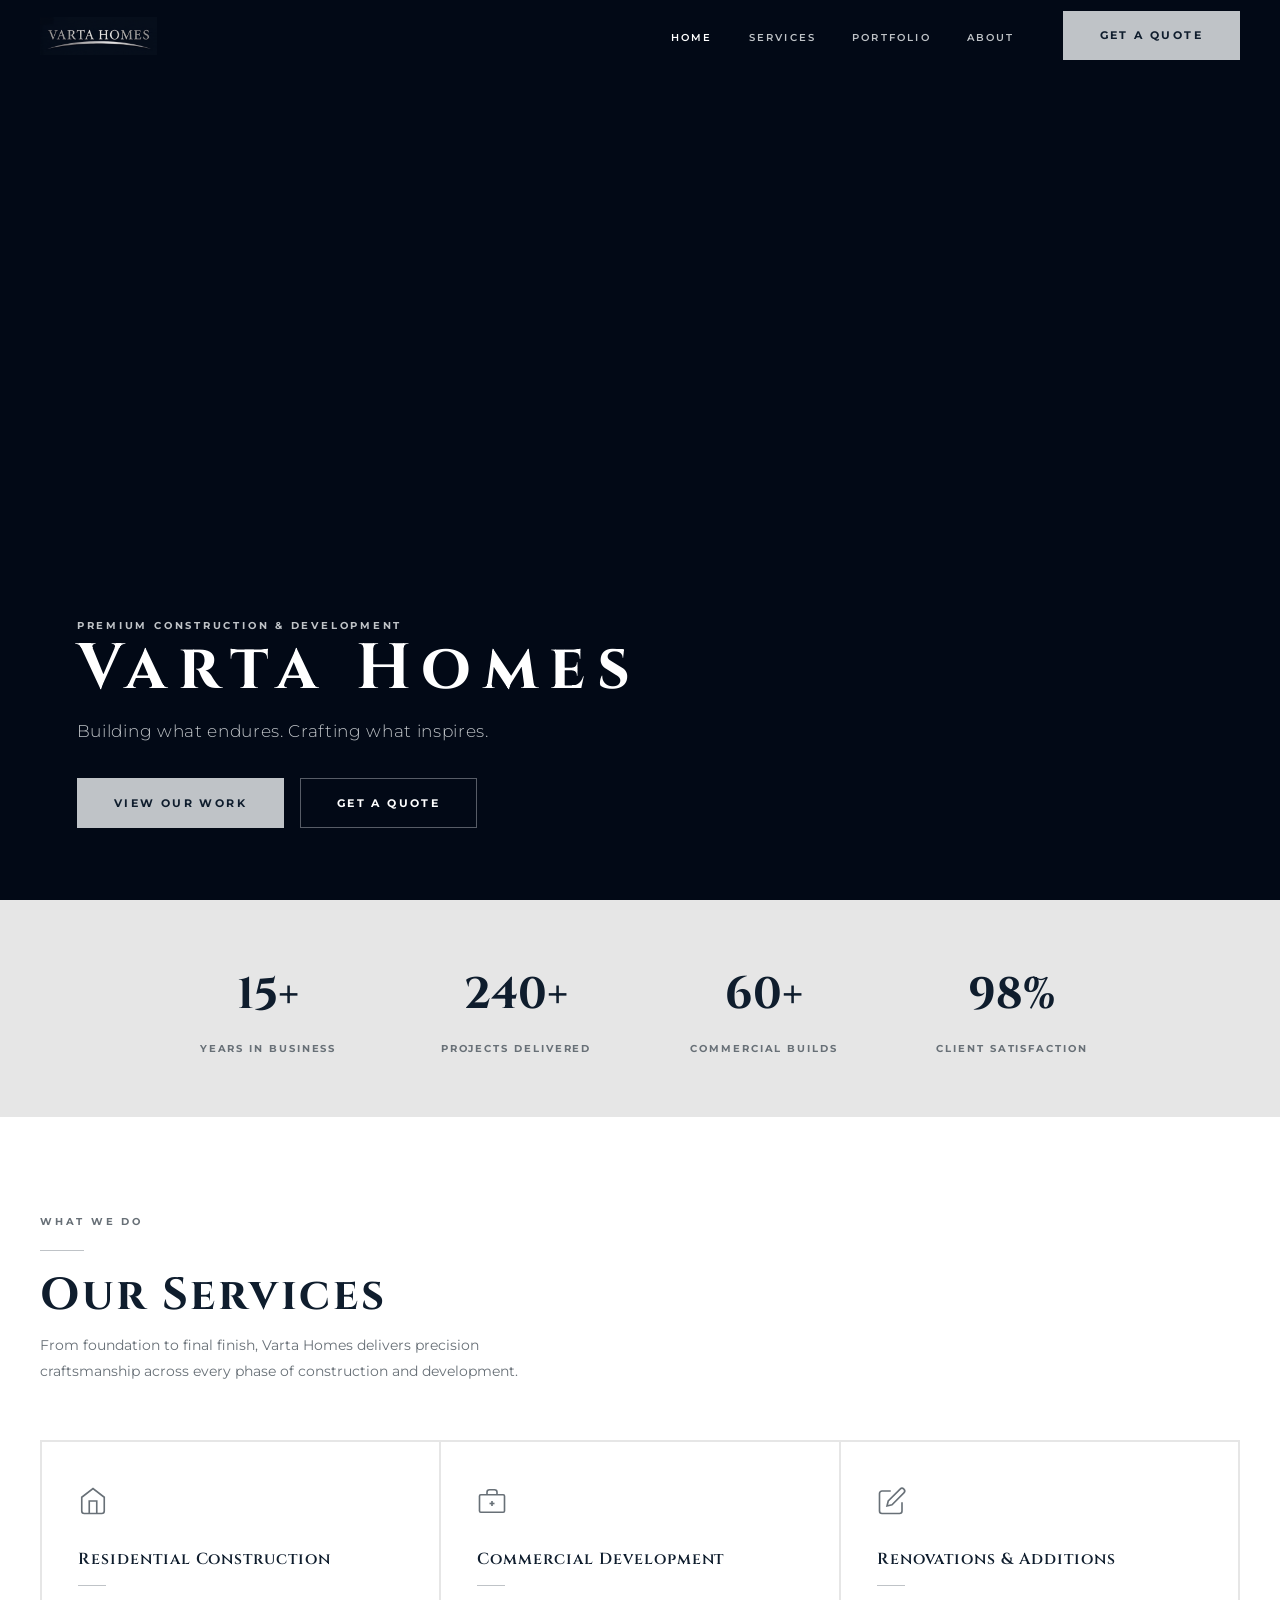
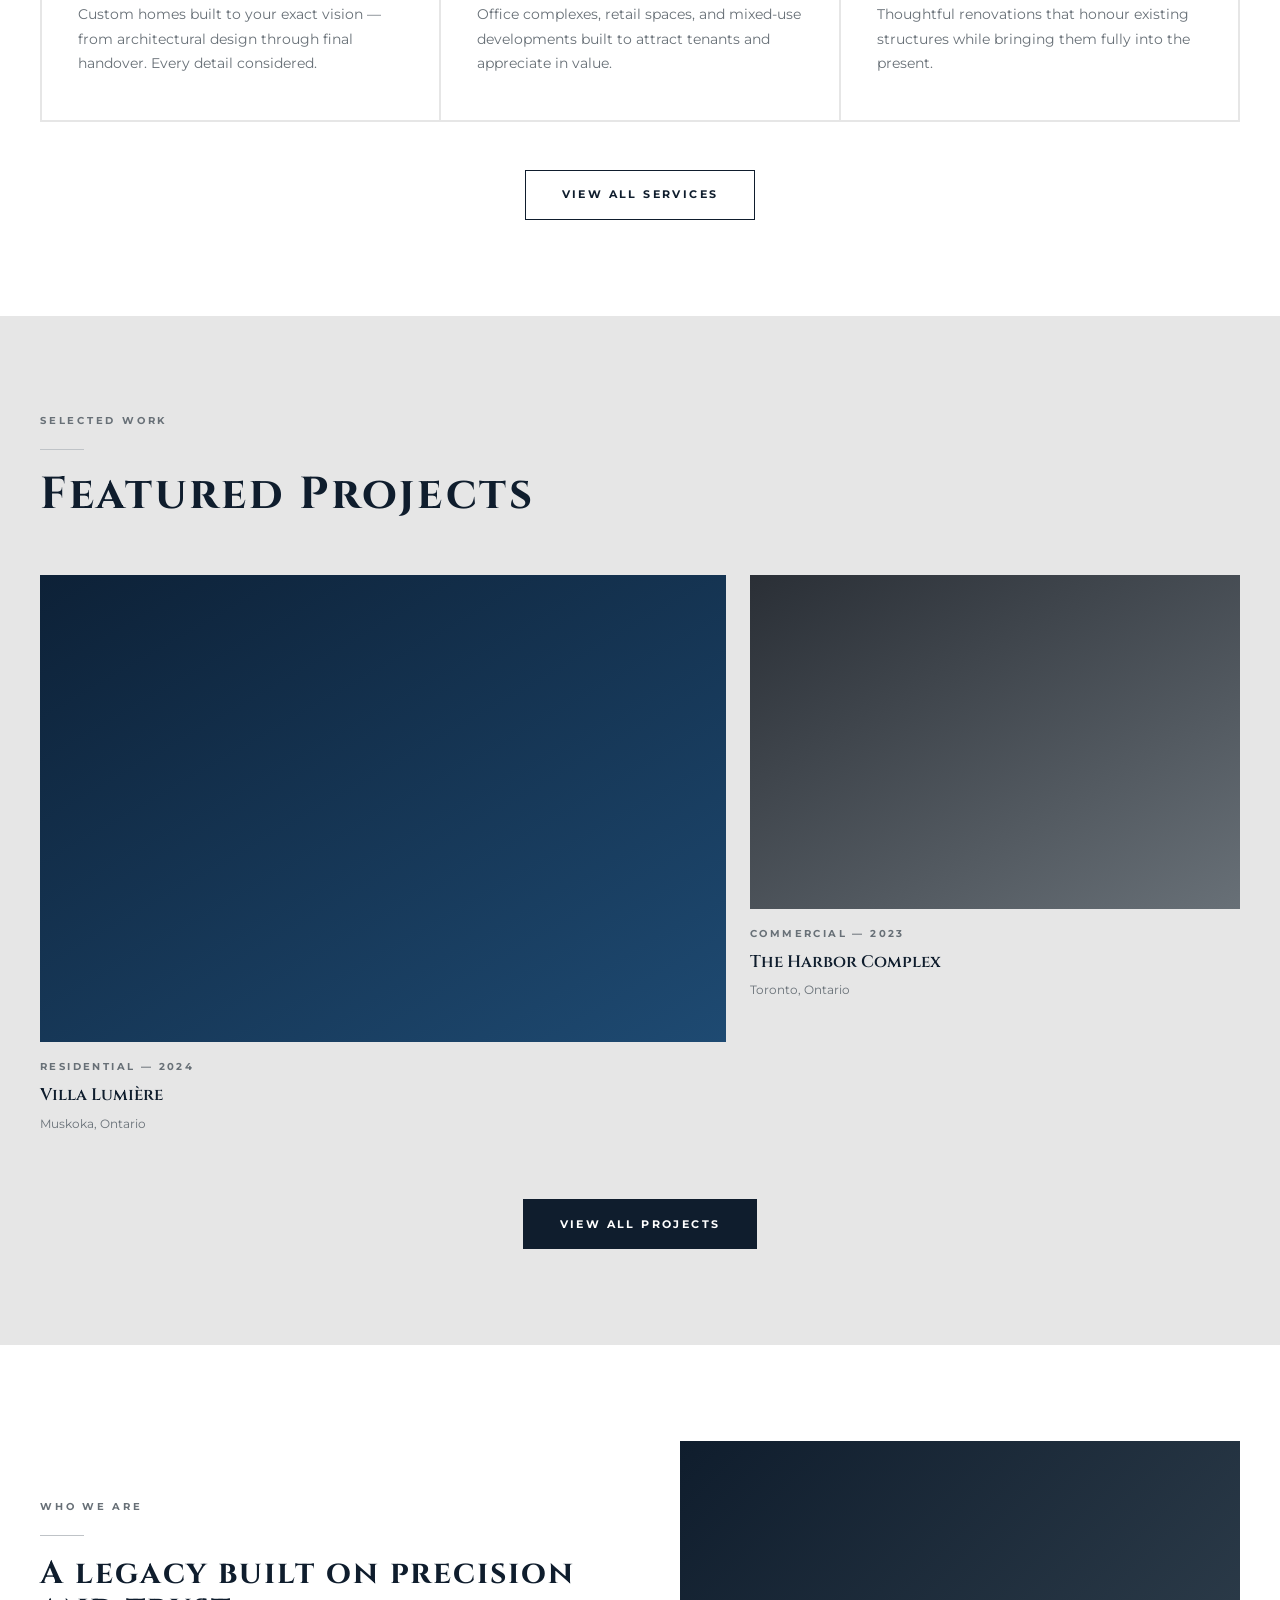
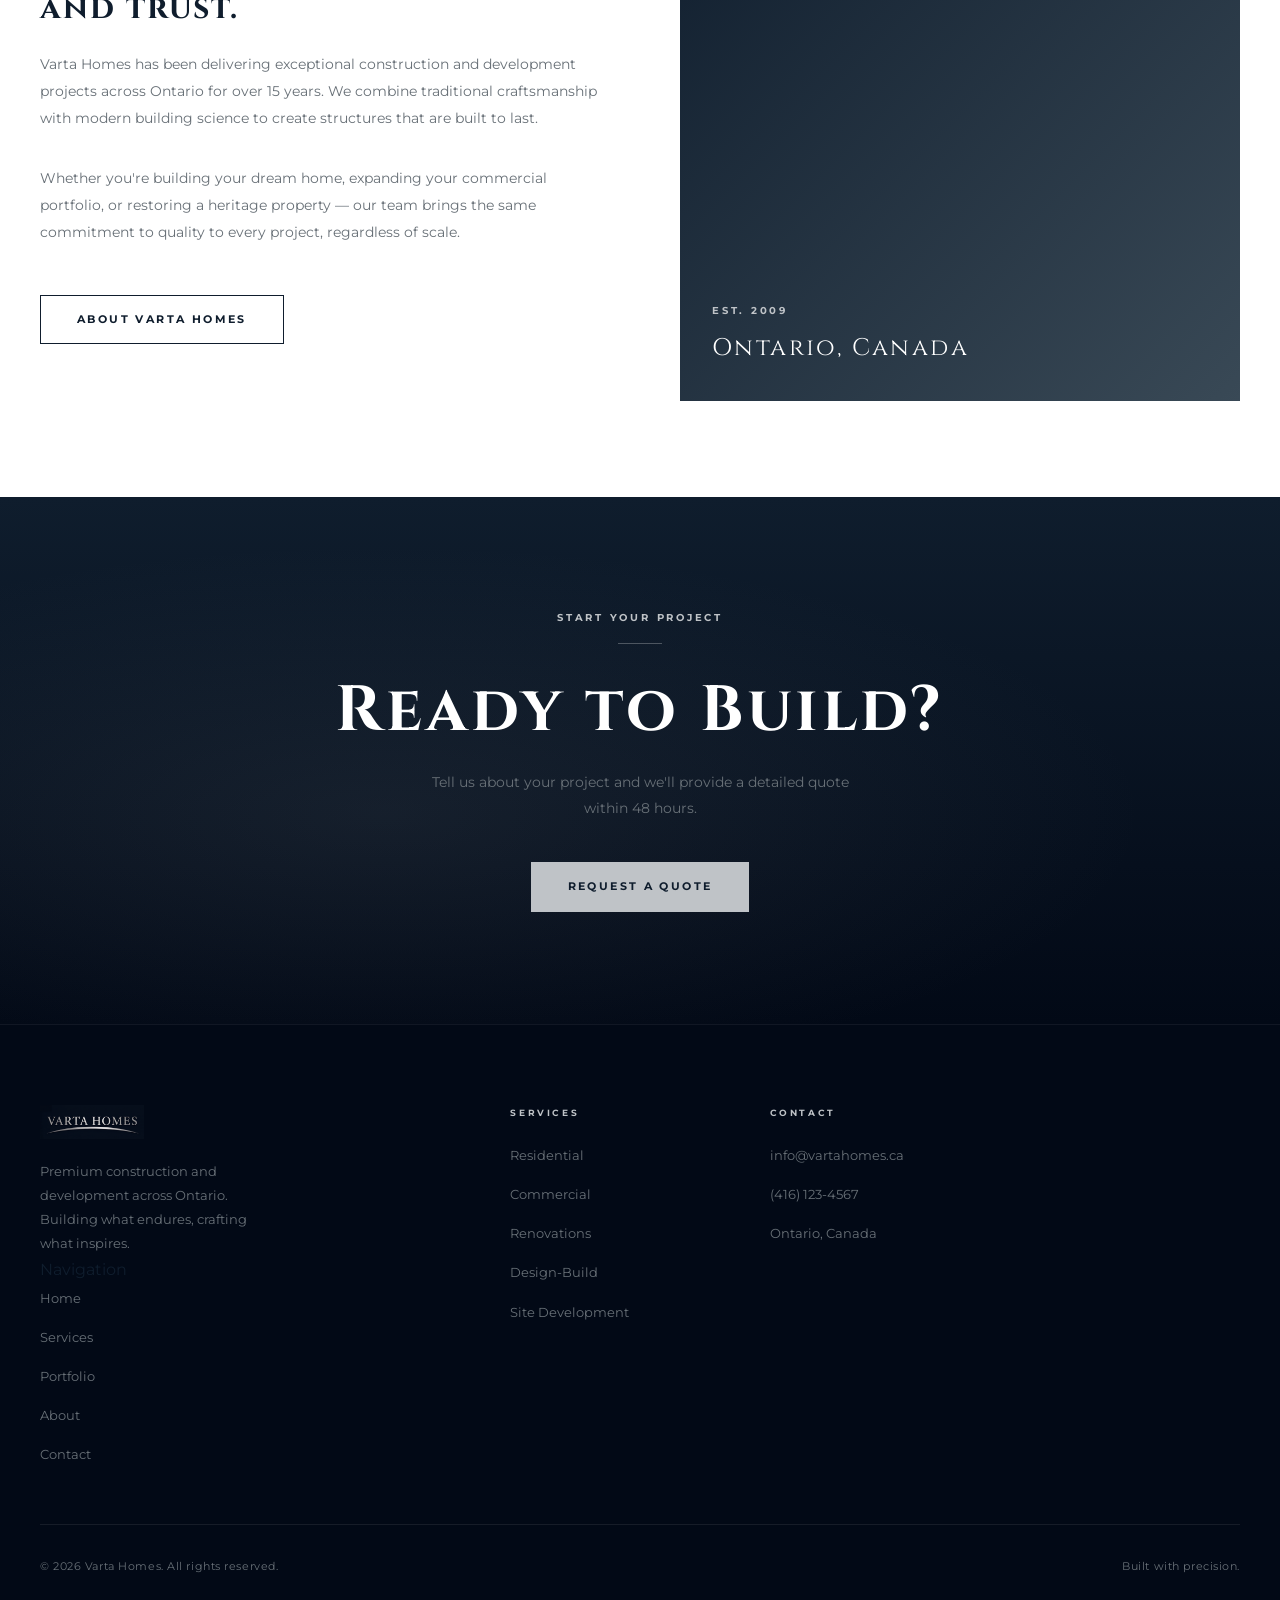
==== commit 58d1ef7d: "Video hero, transparent nav, archive tile animation - Hero replaced with full-bleed video/photo layo" ====
--- a/index.html
+++ b/index.html
@@ -7,7 +7,7 @@
   <meta name="description" content="Varta Homes builds premium residences and commercial developments across Ontario. Quality craftsmanship, on time and on budget.">
   <link rel="stylesheet" href="css/styles.css">
 </head>
-<body>
+<body class="has-video-hero">
   <script src="js/loader.js"></script>
 
   <!-- NAV -->
@@ -36,12 +36,16 @@
 
     <!-- HERO -->
     <section class="hero">
+      <!-- Swap src for your video file; poster= shows while video loads or on mobile -->
+      <video class="hero-video" autoplay muted loop playsinline poster="media/hero-poster.jpg">
+        <source src="media/hero.mp4" type="video/mp4">
+      </video>
+      <div class="hero-overlay"></div>
       <div class="hero-content">
         <p class="label text-silver fade-up">Premium Construction &amp; Development</p>
         <h1 class="hero-title text-white fade-up d1">Varta Homes</h1>
-        <span class="rule rule-center rule-white fade-up d2"></span>
-        <p class="hero-sub fade-up d3">Building what endures. Crafting what inspires.</p>
-        <div class="hero-ctas fade-up d4">
+        <p class="hero-sub fade-up d2">Building what endures. Crafting what inspires.</p>
+        <div class="hero-ctas fade-up d3">
           <a href="portfolio.html" class="btn btn-primary">View Our Work</a>
           <a href="contact.html" class="btn btn-outline-white">Get a Quote</a>
         </div>
@@ -254,7 +258,6 @@
     </div>
   </footer>
 
-  <script src="js/tiles.js"></script>
   <script src="js/main.js"></script>
 </body>
 </html>
--- a/css/styles.css
+++ b/css/styles.css
@@ -111,12 +111,28 @@
   top: 0; left: 0; right: 0;
   z-index: 1000;
   height: 72px;
-  background: #020916;
-  border-bottom: 1px solid rgba(191,195,199,0.08);
+  background: rgba(2,9,22,0);
+  border-bottom: 1px solid rgba(191,195,199,0);
+  backdrop-filter: blur(0px);
+  -webkit-backdrop-filter: blur(0px);
   display: flex;
   align-items: center;
   justify-content: space-between;
   padding: 0 2.5rem;
+  transition: background 0.4s ease, border-color 0.4s ease, backdrop-filter 0.4s ease;
+}
+.nav.scrolled {
+  background: rgba(2,9,22,0.92);
+  border-bottom: 1px solid rgba(191,195,199,0.08);
+  backdrop-filter: blur(12px);
+  -webkit-backdrop-filter: blur(12px);
+}
+/* subpages always show solid nav */
+body:not(.has-video-hero) .nav {
+  background: rgba(2,9,22,0.92);
+  border-bottom: 1px solid rgba(191,195,199,0.08);
+  backdrop-filter: blur(12px);
+  -webkit-backdrop-filter: blur(12px);
 }
 
 .nav-logo { height: 38px; width: auto; }
@@ -193,32 +209,57 @@
 
 /* ── Hero ── */
 .hero {
+  position: relative;
   min-height: 100vh;
-  padding-top: 72px;
-  background-color: #060e1a;
-  background-image:
-    radial-gradient(ellipse at 55% 45%, rgba(104,112,119,0.13) 0%, transparent 65%),
-    linear-gradient(180deg, #020916 0%, #060e1a 30%, #091625 70%, #0b1a2c 100%);
+  overflow: hidden;
+  background: #020916; /* shows while video loads */
   display: flex;
-  align-items: center;
-  justify-content: center;
-  text-align: center;
-  padding-left: 2.5rem;
-  padding-right: 2.5rem;
-}
-
-.hero-content { max-width: 960px; width: 100%; }
+  align-items: flex-end;
+  padding: 0 clamp(2rem, 6vw, 6rem) clamp(4rem, 8vh, 7rem);
+}
+
+.hero-video {
+  position: absolute;
+  inset: 0;
+  width: 100%;
+  height: 100%;
+  object-fit: cover;
+  object-position: center;
+}
+
+/* gradient overlay — dark at edges, lighter mid-frame, heavy at bottom for text legibility */
+.hero-overlay {
+  position: absolute;
+  inset: 0;
+  background:
+    linear-gradient(180deg,
+      rgba(2,9,22,0.45) 0%,
+      rgba(2,9,22,0.1)  35%,
+      rgba(2,9,22,0.55) 70%,
+      rgba(2,9,22,0.85) 100%),
+    linear-gradient(90deg,
+      rgba(2,9,22,0.5)  0%,
+      transparent       60%);
+}
+
+.hero-content {
+  position: relative;
+  z-index: 1;
+  max-width: 680px;
+  text-align: left;
+}
 
 .hero-sub {
-  font-size: clamp(0.95rem, 1.5vw, 1.15rem);
+  font-size: clamp(0.9rem, 1.4vw, 1.05rem);
   font-weight: 300;
   letter-spacing: 0.04em;
   color: var(--silver);
-  margin-top: 0.25rem;
-  margin-bottom: 2.5rem;
-}
-
-.hero-ctas { display: flex; gap: 1rem; justify-content: center; flex-wrap: wrap; }
+  margin-top: 0.75rem;
+  margin-bottom: 2rem;
+  max-width: 480px;
+}
+
+.hero-ctas { display: flex; gap: 1rem; flex-wrap: wrap; }
 
 /* ── Page hero (subpages) ── */
 .page-hero {
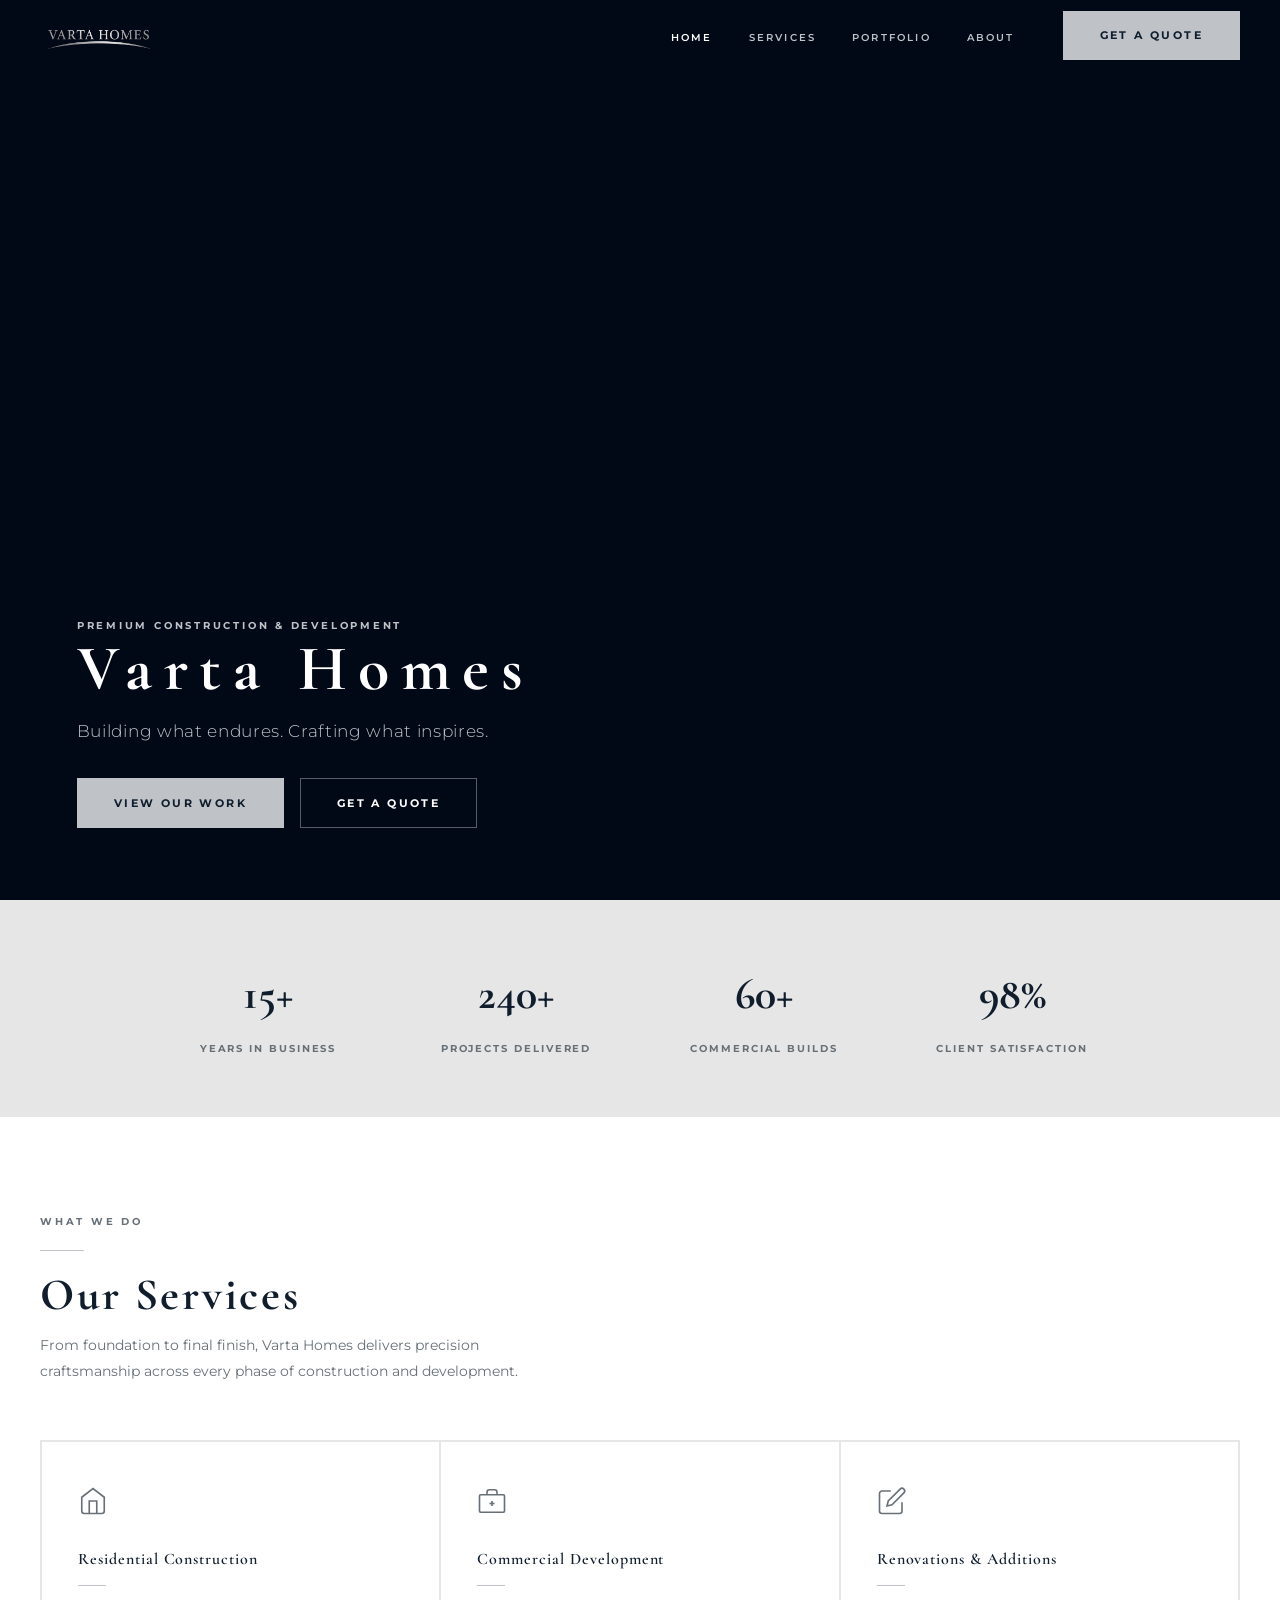
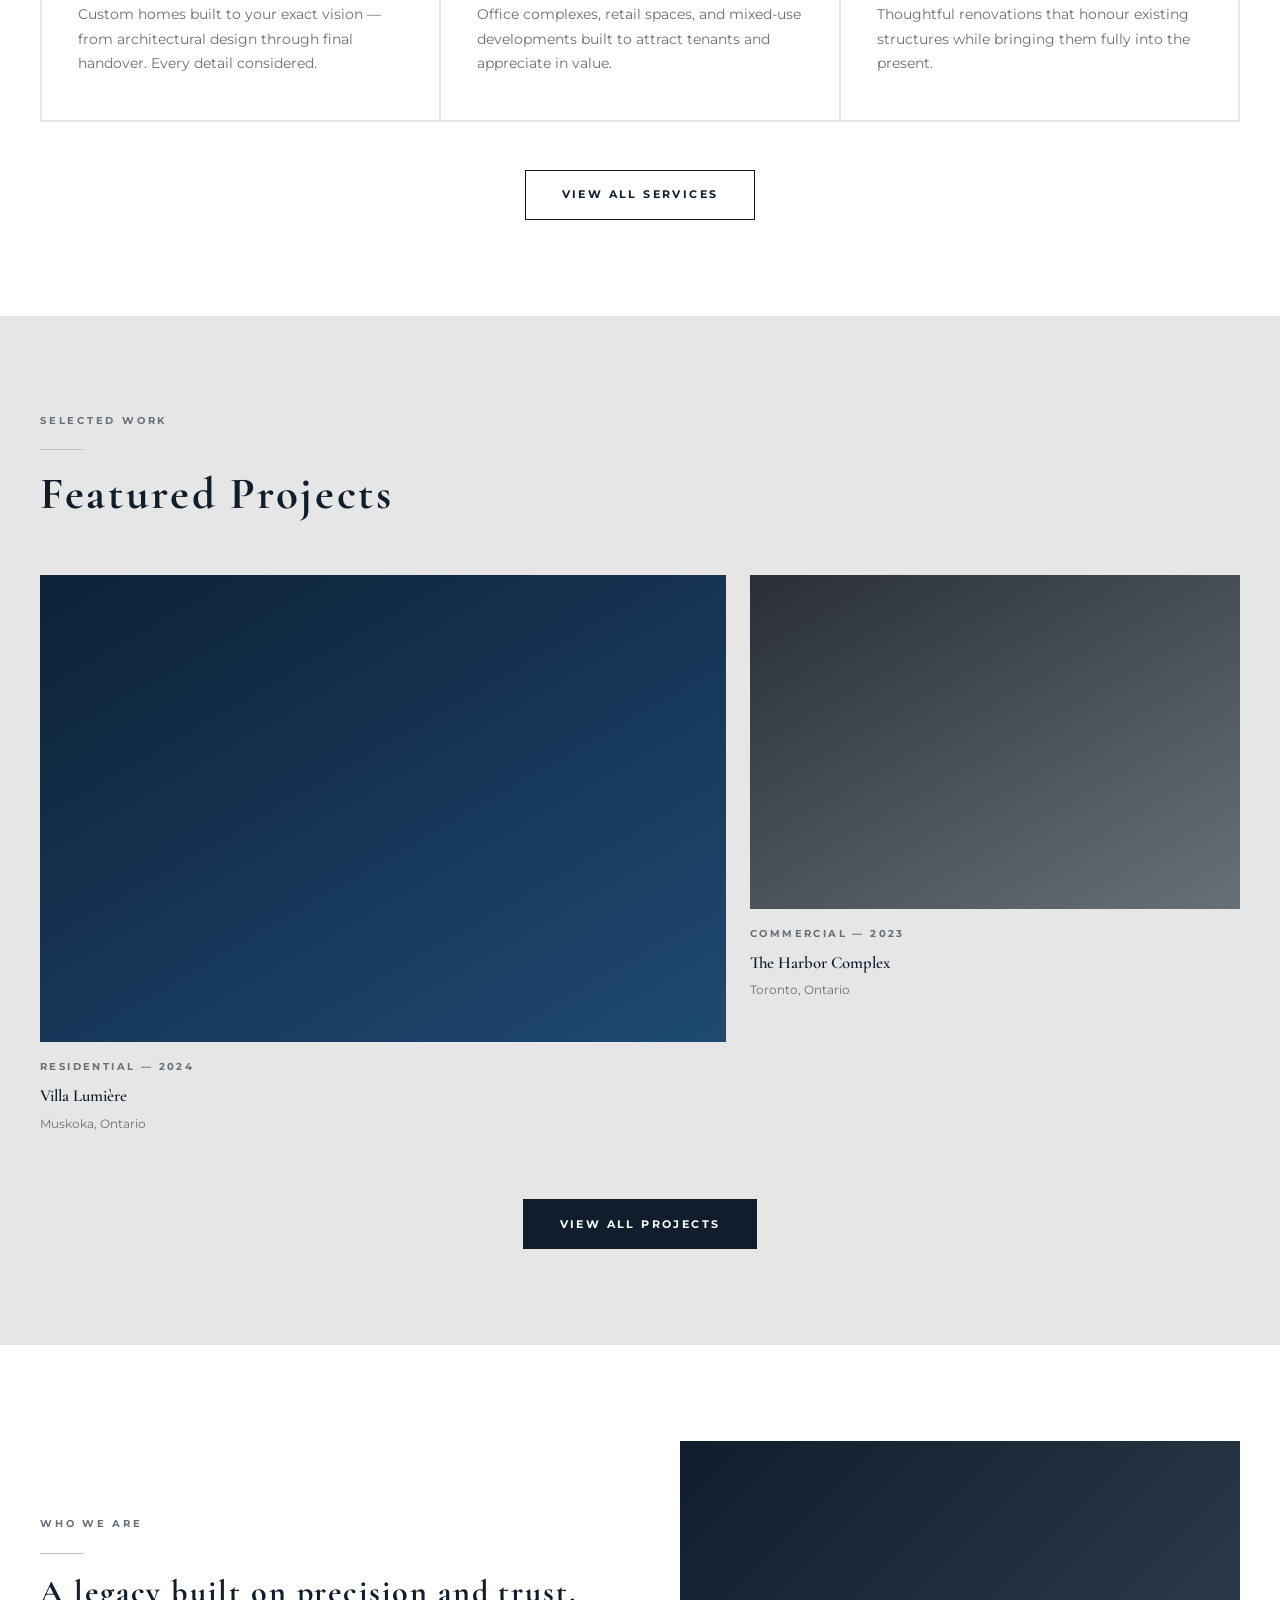
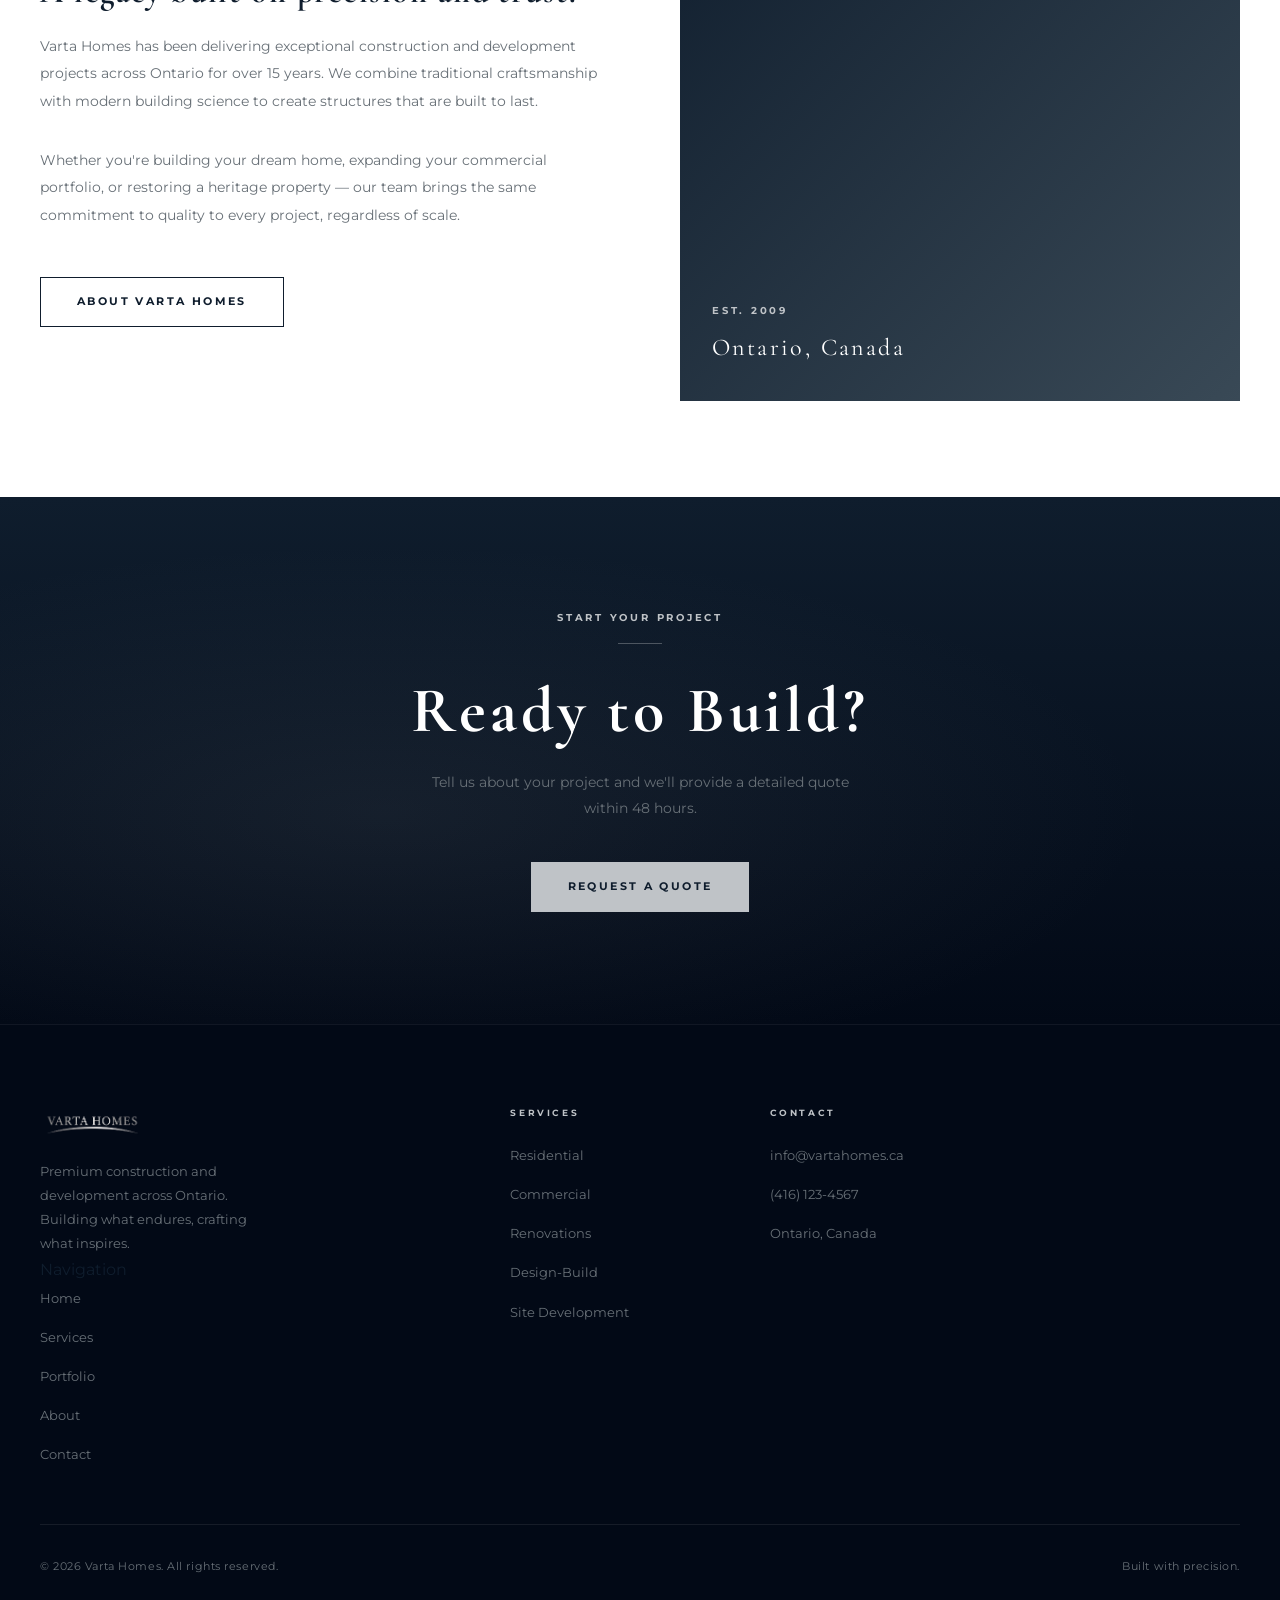
==== commit 0e07fbad: "Switch typeface from Cinzel to Cormorant Garamond Updated Google Fonts import and replaced all font-" ====
--- a/index.html
+++ b/index.html
@@ -191,7 +191,7 @@
               <div style="position: absolute; inset: 0; display: flex; align-items: flex-end; padding: 2rem;">
                 <div>
                   <p class="label text-silver" style="margin-bottom: 0.5rem;">Est. 2009</p>
-                  <p style="font-family: 'Cinzel', serif; font-size: 1.5rem; color: var(--white); letter-spacing: 0.1em;">Ontario, Canada</p>
+                  <p style="font-family: 'Cormorant Garamond', serif; font-size: 1.5rem; color: var(--white); letter-spacing: 0.1em;">Ontario, Canada</p>
                 </div>
               </div>
             </div>
--- a/css/styles.css
+++ b/css/styles.css
@@ -1,4 +1,4 @@
-@import url('https://fonts.googleapis.com/css2?family=Cinzel:wght@400;600;700&family=Montserrat:ital,wght@0,300;0,400;0,500;0,600;0,700;1,300&display=swap');
+@import url('https://fonts.googleapis.com/css2?family=Cormorant+Garamond:ital,wght@0,300;0,400;0,600;0,700;1,300;1,400&family=Montserrat:ital,wght@0,300;0,400;0,500;0,600;0,700;1,300&display=swap');
 
 /* ── Brand tokens ── */
 :root {
@@ -26,7 +26,7 @@
 
 /* ── Type scale ── */
 h1, h2, h3, h4 {
-  font-family: 'Cinzel', serif;
+  font-family: 'Cormorant Garamond', serif;
   font-weight: 700;
   line-height: 1.1;
   letter-spacing: 0.06em;
@@ -38,7 +38,7 @@
 }
 
 .hero-title {
-  font-family: 'Cinzel', serif;
+  font-family: 'Cormorant Garamond', serif;
   font-size: clamp(2.25rem, 5vw, 4rem);
   font-weight: 700;
   letter-spacing: 0.18em;
@@ -288,7 +288,7 @@
   text-align: center;
 }
 .stat-number {
-  font-family: 'Cinzel', serif;
+  font-family: 'Cormorant Garamond', serif;
   font-size: clamp(2rem, 4vw, 2.75rem);
   font-weight: 700;
   color: var(--navy);
@@ -315,7 +315,7 @@
 .service-card:hover .service-rule { background: rgba(191,195,199,0.5); }
 
 .service-icon  { color: var(--steel); margin-bottom: 1.25rem; transition: color 0.25s; }
-.service-title { font-family: 'Cinzel', serif; font-size: 1rem; font-weight: 600; letter-spacing: 0.06em; color: var(--navy); margin-bottom: 0.75rem; transition: color 0.25s; }
+.service-title { font-family: 'Cormorant Garamond', serif; font-size: 1rem; font-weight: 600; letter-spacing: 0.06em; color: var(--navy); margin-bottom: 0.75rem; transition: color 0.25s; }
 .service-rule  { width: 1.75rem; height: 1px; background: var(--silver); margin-bottom: 1rem; transition: background 0.25s; }
 .service-desc  { font-size: 0.85rem; color: var(--steel); line-height: 1.8; transition: color 0.25s; }
 
@@ -368,7 +368,7 @@
 }
 .project-card:hover .project-overlay { opacity: 1; }
 .project-overlay-label {
-  font-family: 'Cinzel', serif;
+  font-family: 'Cormorant Garamond', serif;
   font-size: 0.9rem;
   color: var(--white);
   letter-spacing: 0.08em;
@@ -376,7 +376,7 @@
 
 .project-info  { padding: 1.1rem 0; }
 .project-cat   { font-size: 0.6rem; font-weight: 700; letter-spacing: 0.25em; text-transform: uppercase; color: var(--steel); }
-.project-title { font-family: 'Cinzel', serif; font-size: 1.05rem; font-weight: 600; color: var(--navy); margin-top: 0.3rem; }
+.project-title { font-family: 'Cormorant Garamond', serif; font-size: 1.05rem; font-weight: 600; color: var(--navy); margin-top: 0.3rem; }
 .project-loc   { font-size: 0.75rem; color: var(--steel); margin-top: 0.15rem; }
 
 /* ── Filter tabs ── */
@@ -428,7 +428,7 @@
   border: 1px solid var(--silver);
   display: flex; align-items: center; justify-content: center;
   margin: 0 auto 1.5rem;
-  font-family: 'Cinzel', serif;
+  font-family: 'Cormorant Garamond', serif;
   font-size: 0.95rem;
   font-weight: 600;
   color: var(--navy);
@@ -436,7 +436,7 @@
   position: relative;
   z-index: 1;
 }
-.process-title { font-family: 'Cinzel', serif; font-size: 0.95rem; font-weight: 600; margin-bottom: 0.75rem; }
+.process-title { font-family: 'Cormorant Garamond', serif; font-size: 0.95rem; font-weight: 600; margin-bottom: 0.75rem; }
 .process-desc  { font-size: 0.8rem; color: var(--steel); line-height: 1.75; }
 @media (max-width: 700px) {
   .process-grid { grid-template-columns: repeat(2, 1fr); }
@@ -446,7 +446,7 @@
 /* ── Values ── */
 .values-grid { display: grid; grid-template-columns: repeat(3, 1fr); gap: 3rem; }
 @media (max-width: 700px) { .values-grid { grid-template-columns: 1fr; gap: 2rem; } }
-.value-num { font-family: 'Cinzel', serif; font-size: 3.5rem; font-weight: 700; color: var(--lightgray); line-height: 1; }
+.value-num { font-family: 'Cormorant Garamond', serif; font-size: 3.5rem; font-weight: 700; color: var(--lightgray); line-height: 1; }
 
 /* ── Two-col layout ── */
 .two-col { display: grid; grid-template-columns: 1fr 1fr; gap: 5rem; align-items: center; }
@@ -459,7 +459,7 @@
 
 .team-img { width: 100%; padding-bottom: 115%; position: relative; overflow: hidden; margin-bottom: 1.25rem; }
 .team-img-inner { position: absolute; inset: 0; }
-.team-name { font-family: 'Cinzel', serif; font-size: 1.05rem; font-weight: 600; }
+.team-name { font-family: 'Cormorant Garamond', serif; font-size: 1.05rem; font-weight: 600; }
 .team-role { font-size: 0.62rem; font-weight: 700; letter-spacing: 0.18em; text-transform: uppercase; color: var(--steel); margin-top: 0.3rem; }
 
 /* ── Contact layout ── */
@@ -625,7 +625,7 @@
 @keyframes loader-draw { to { stroke-dashoffset: 0; } }
 
 .loader-wordmark {
-  font-family: 'Cinzel', serif;
+  font-family: 'Cormorant Garamond', serif;
   font-size: clamp(1rem, 3.5vw, 1.75rem);
   font-weight: 700;
   letter-spacing: 0.45em;
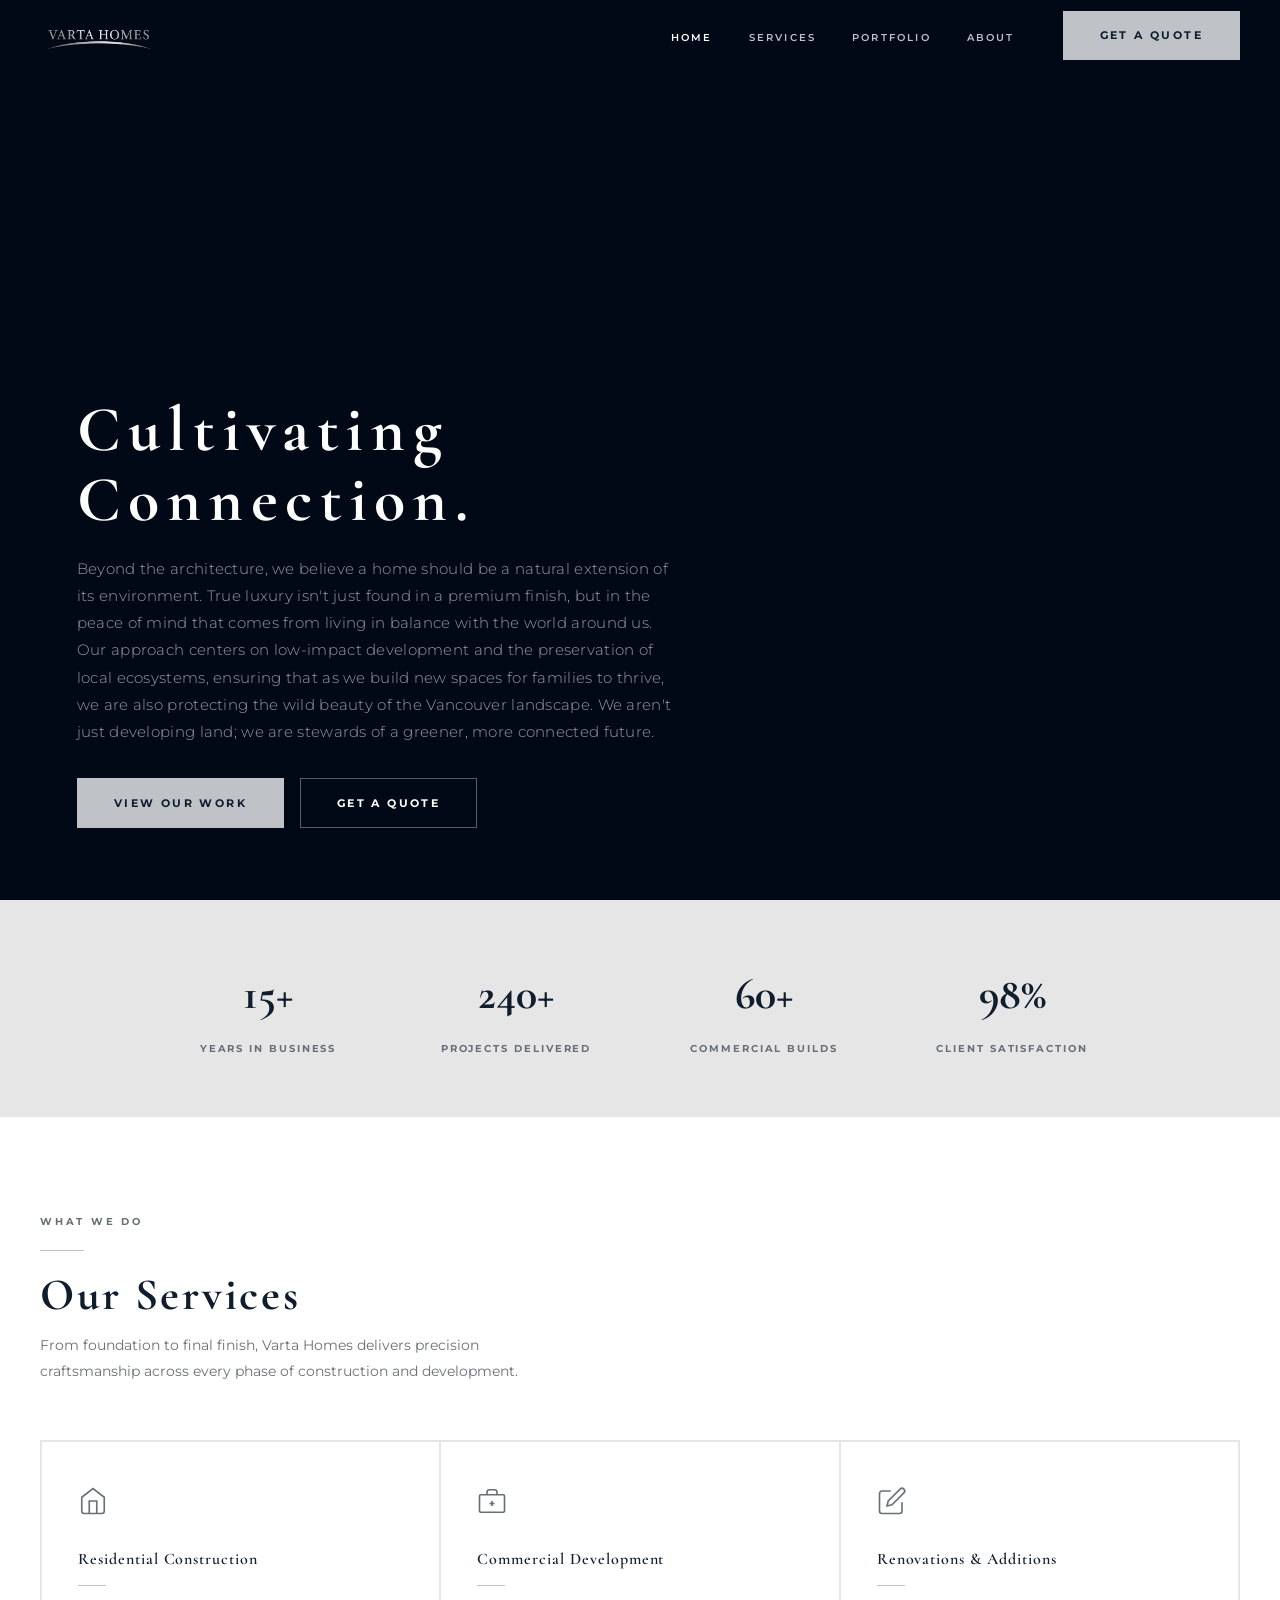
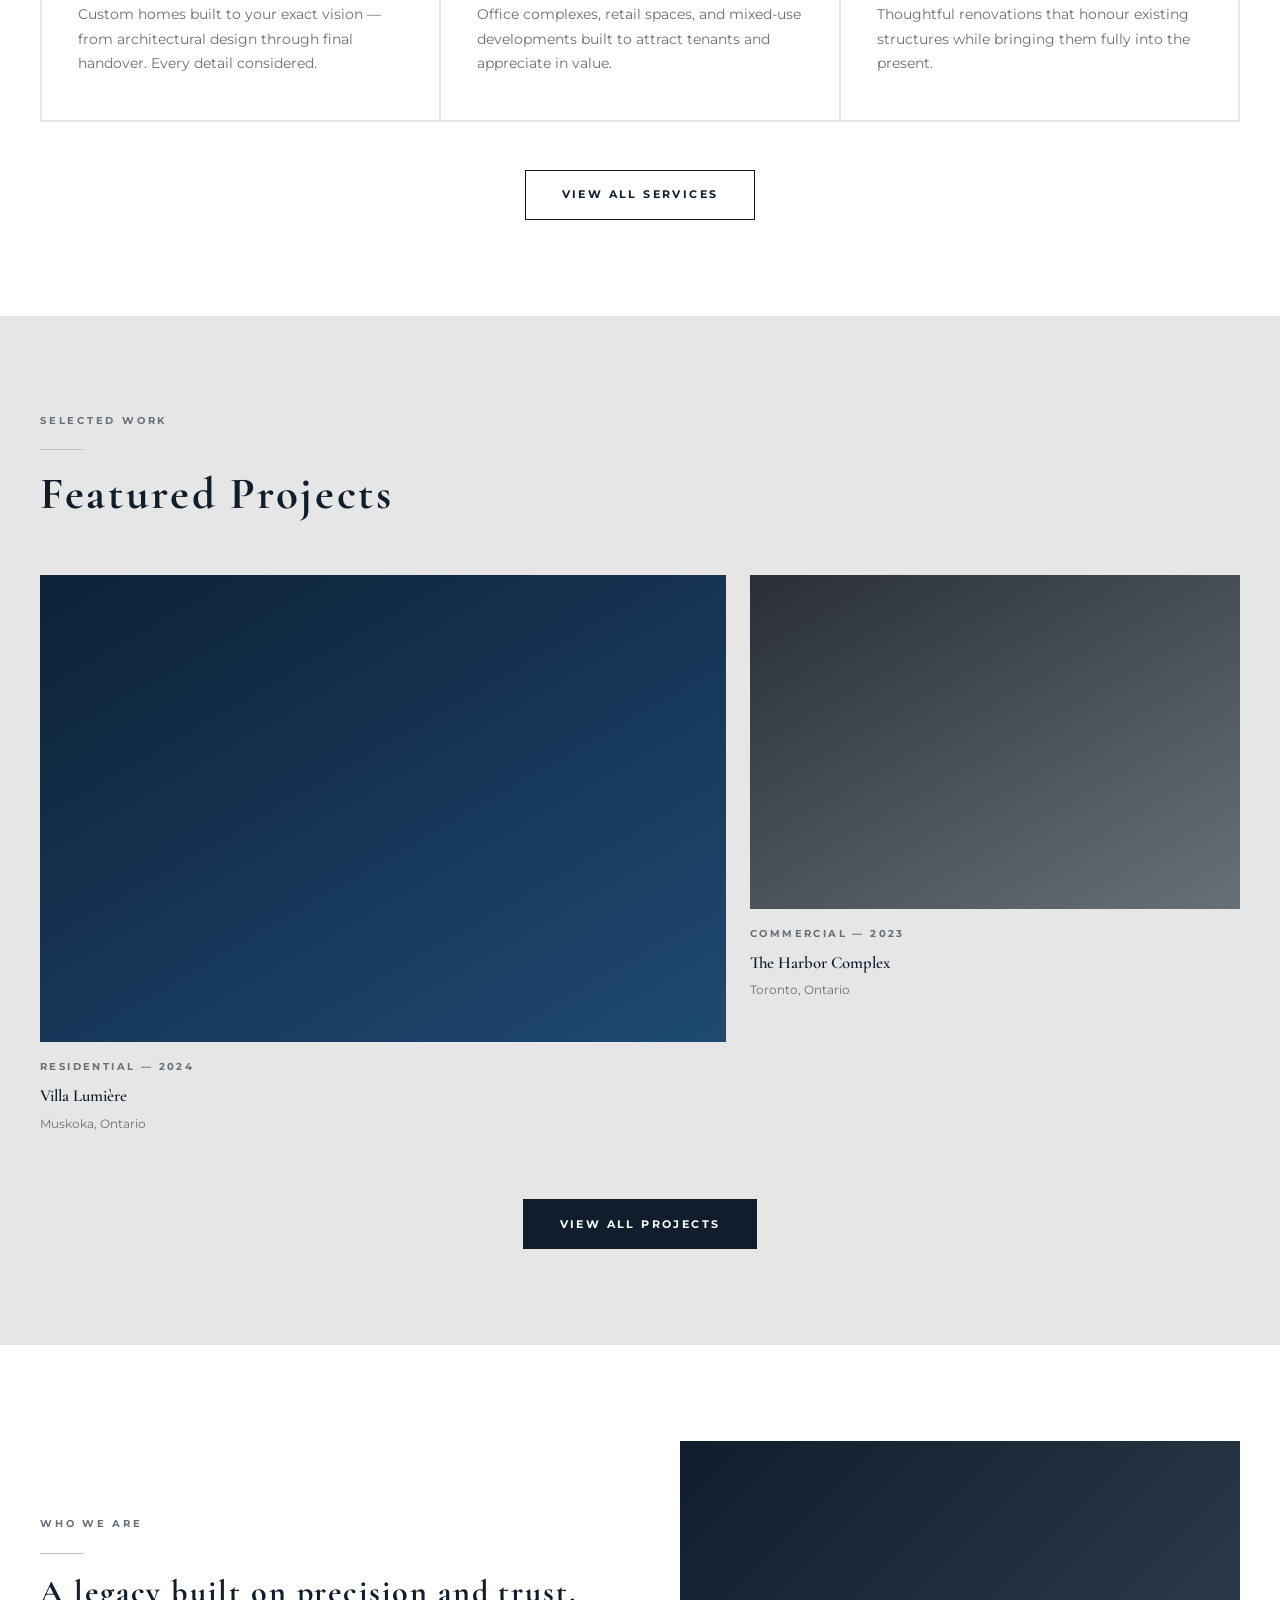
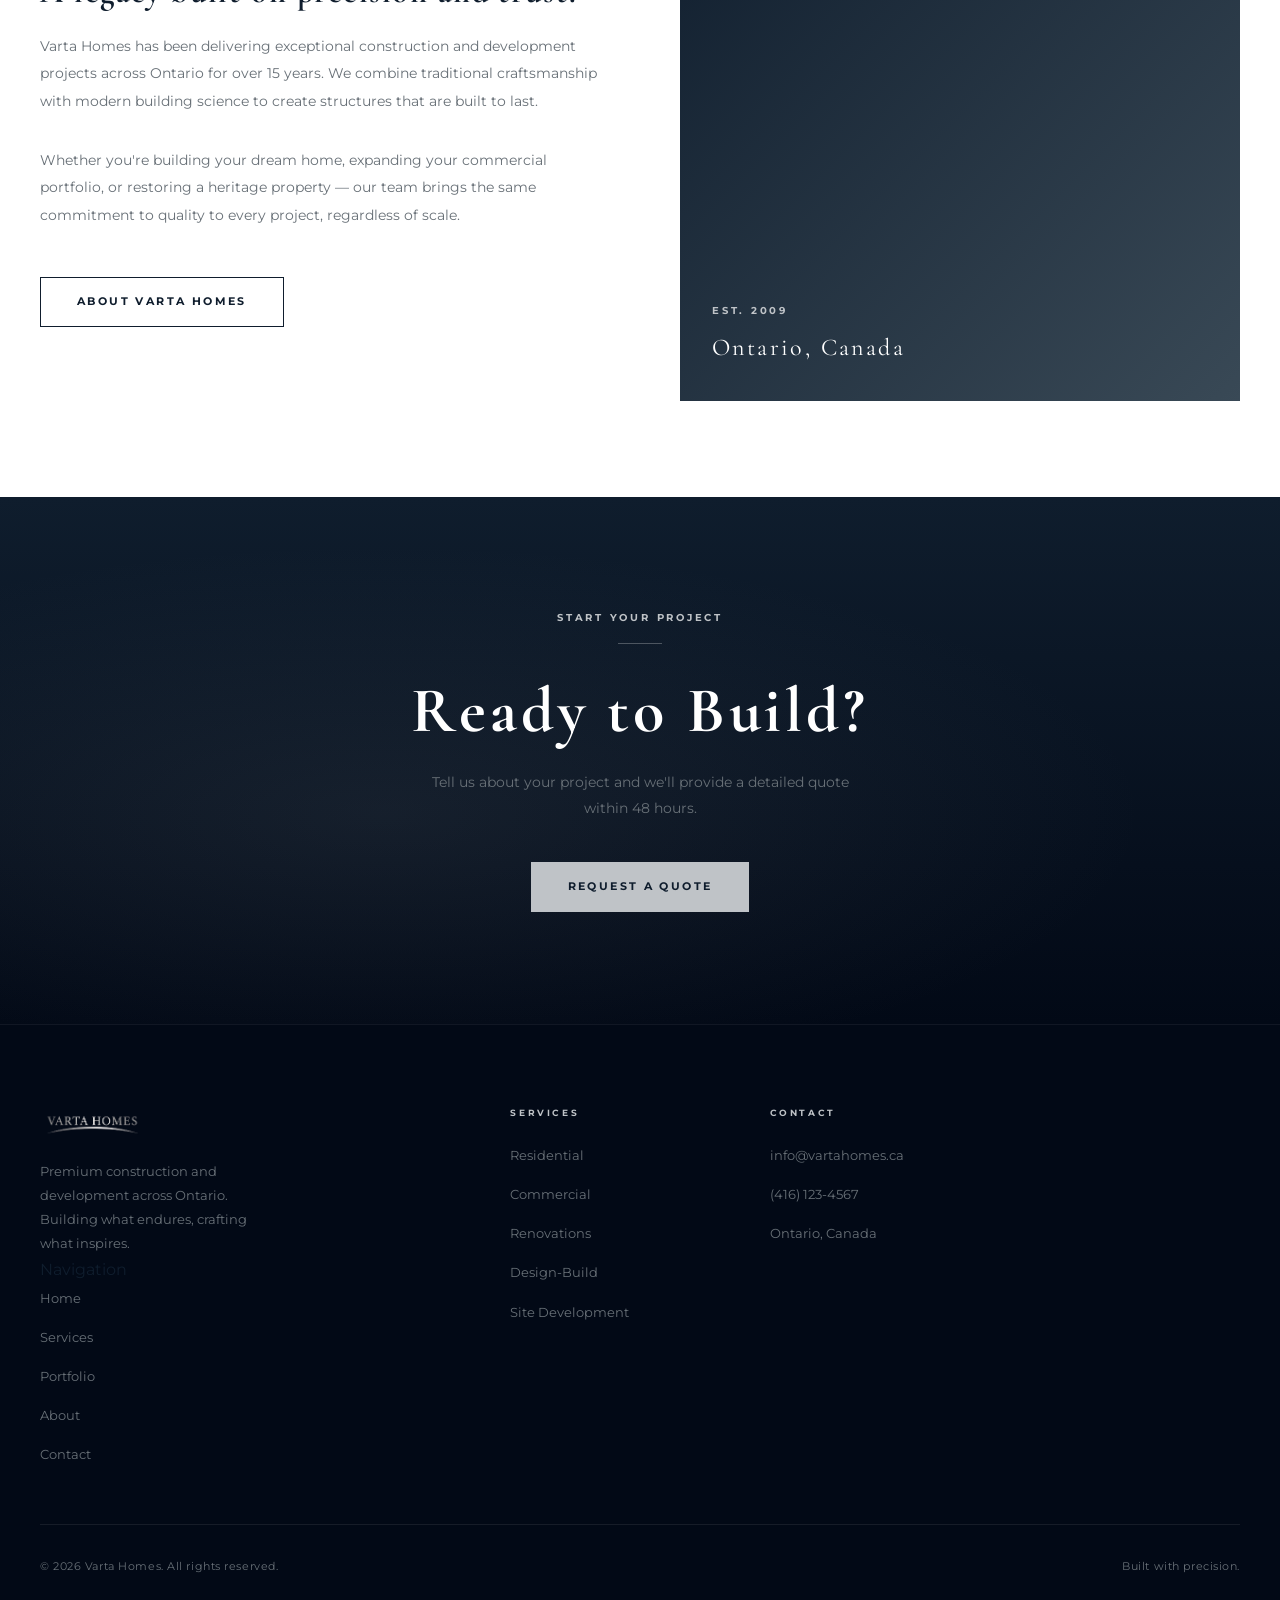
==== commit 7bb1bc7a: "Replace hero heading with Cultivating Connection copy Swaps 'Varta Homes' h1 + tagline for the full " ====
--- a/index.html
+++ b/index.html
@@ -42,10 +42,9 @@
       </video>
       <div class="hero-overlay"></div>
       <div class="hero-content">
-        <p class="label text-silver fade-up">Premium Construction &amp; Development</p>
-        <h1 class="hero-title text-white fade-up d1">Varta Homes</h1>
-        <p class="hero-sub fade-up d2">Building what endures. Crafting what inspires.</p>
-        <div class="hero-ctas fade-up d3">
+        <h1 class="hero-title text-white fade-up">Cultivating Connection.</h1>
+        <p class="hero-sub fade-up d1">Beyond the architecture, we believe a home should be a natural extension of its environment. True luxury isn't just found in a premium finish, but in the peace of mind that comes from living in balance with the world around us. Our approach centers on low-impact development and the preservation of local ecosystems, ensuring that as we build new spaces for families to thrive, we are also protecting the wild beauty of the Vancouver landscape. We aren't just developing land; we are stewards of a greener, more connected future.</p>
+        <div class="hero-ctas fade-up d2">
           <a href="portfolio.html" class="btn btn-primary">View Our Work</a>
           <a href="contact.html" class="btn btn-outline-white">Get a Quote</a>
         </div>
--- a/css/styles.css
+++ b/css/styles.css
@@ -41,8 +41,9 @@
   font-family: 'Cormorant Garamond', serif;
   font-size: clamp(2.25rem, 5vw, 4rem);
   font-weight: 700;
-  letter-spacing: 0.18em;
-  white-space: nowrap;
+  letter-spacing: 0.12em;
+  line-height: 1.1;
+  margin-bottom: 1.25rem;
 }
 
 .heading-xl { font-size: clamp(2.5rem, 5vw, 5rem); }
@@ -245,18 +246,17 @@
 .hero-content {
   position: relative;
   z-index: 1;
-  max-width: 680px;
+  max-width: 600px;
   text-align: left;
 }
 
 .hero-sub {
-  font-size: clamp(0.9rem, 1.4vw, 1.05rem);
+  font-size: clamp(0.8rem, 1.2vw, 0.92rem);
   font-weight: 300;
-  letter-spacing: 0.04em;
-  color: var(--silver);
-  margin-top: 0.75rem;
+  letter-spacing: 0.02em;
+  line-height: 1.85;
+  color: rgba(191,195,199,0.8);
   margin-bottom: 2rem;
-  max-width: 480px;
 }
 
 .hero-ctas { display: flex; gap: 1rem; flex-wrap: wrap; }
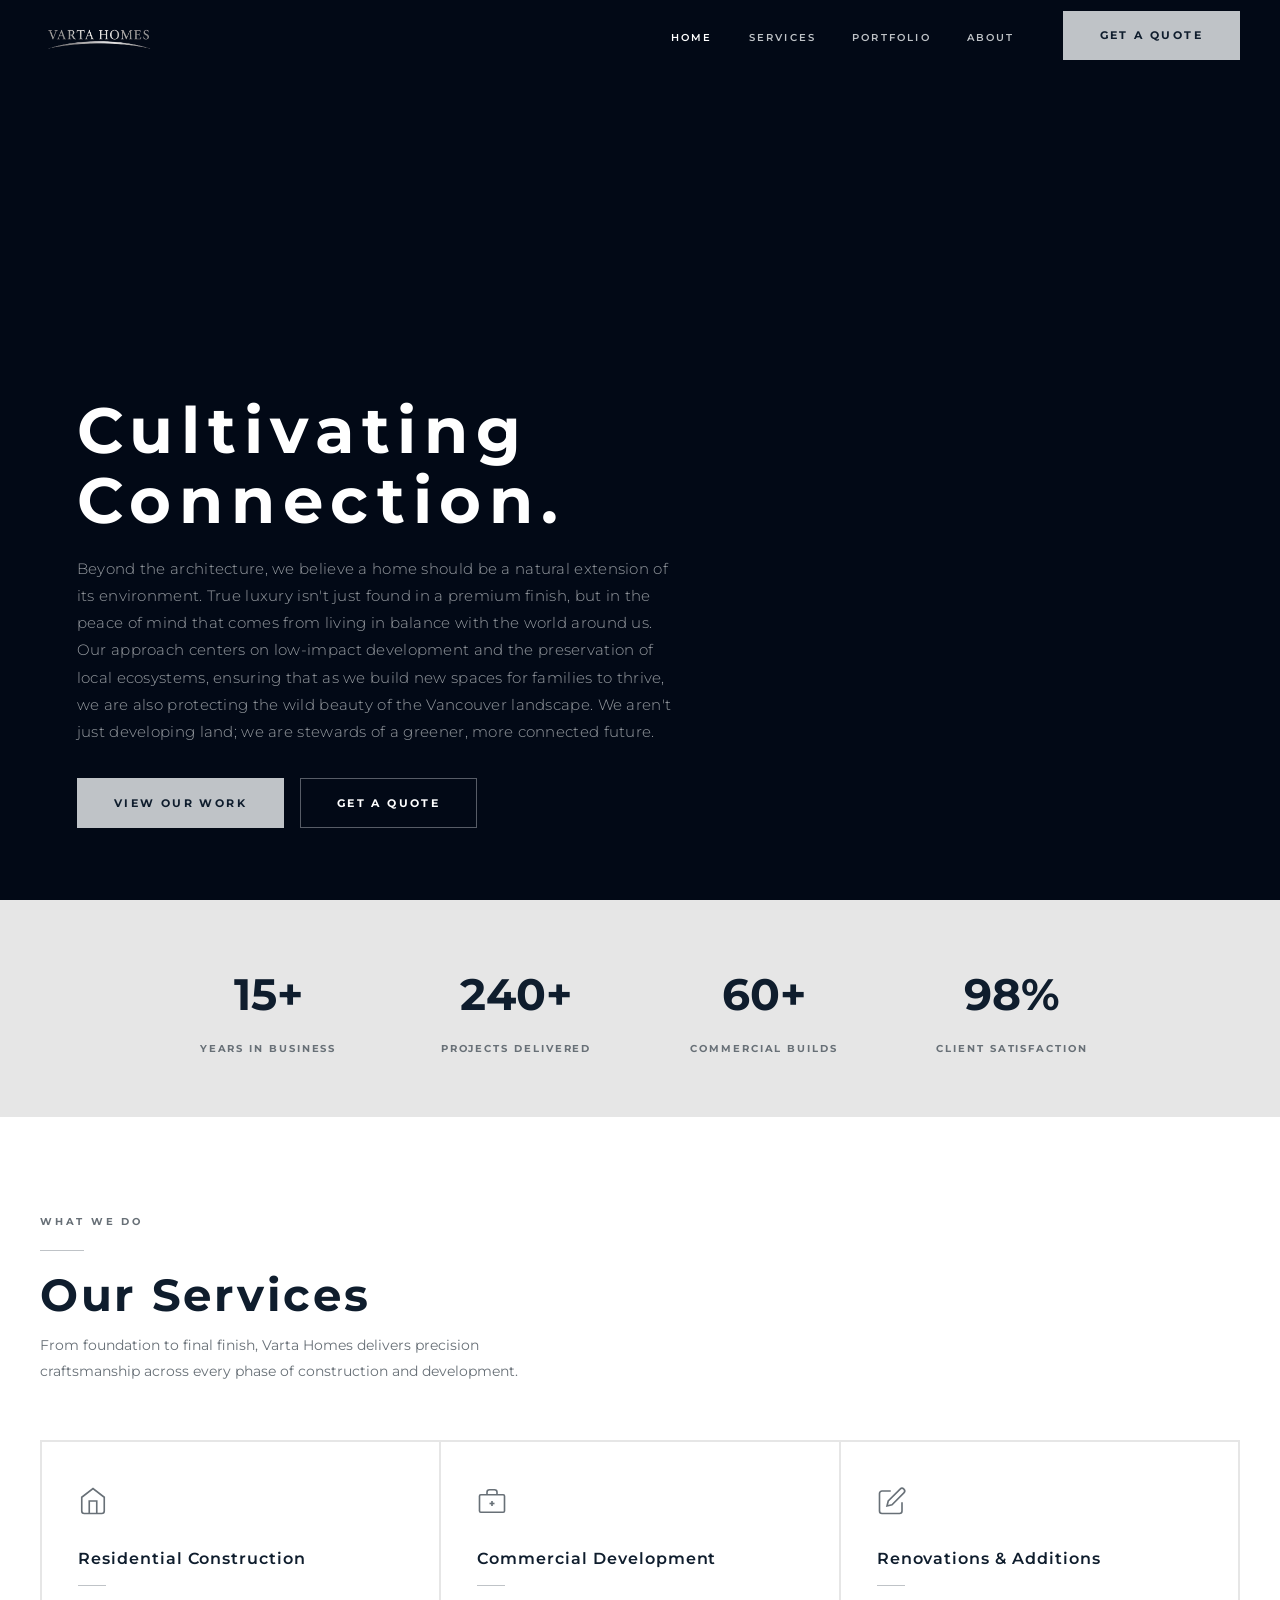
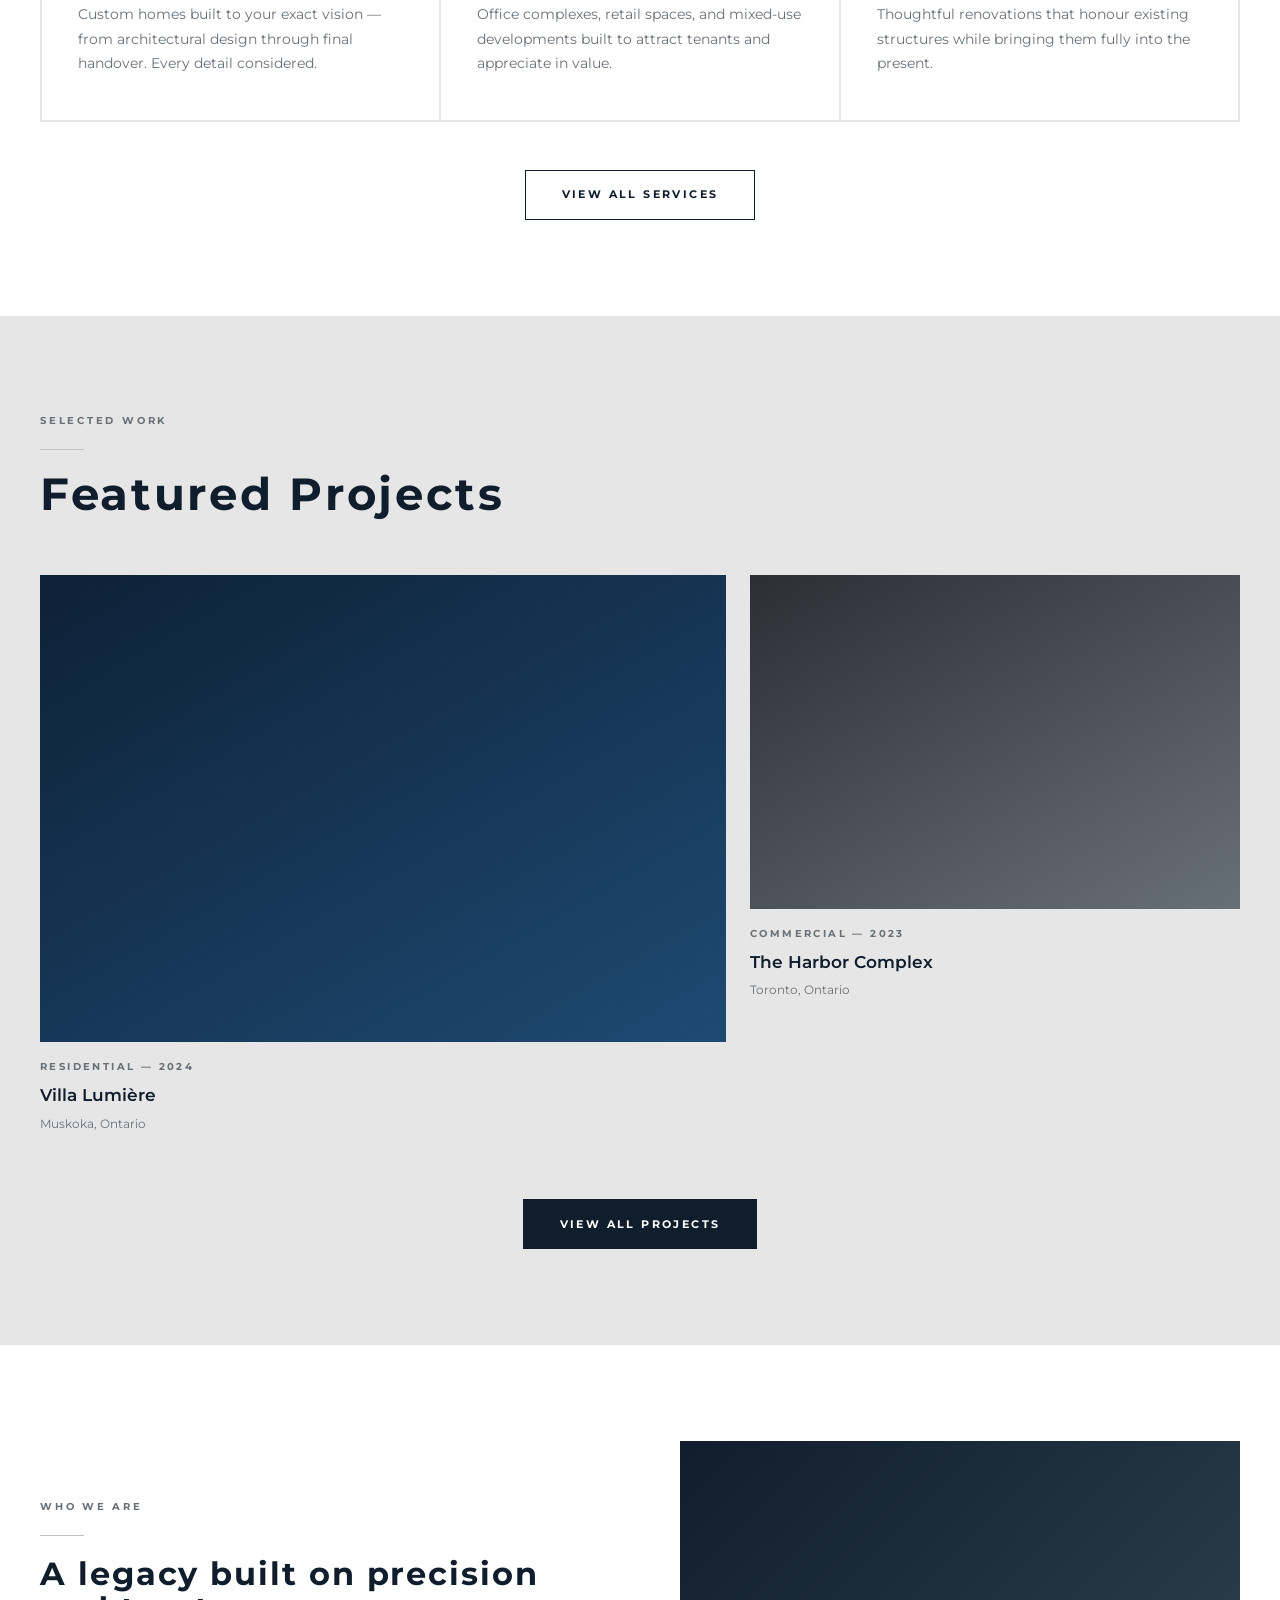
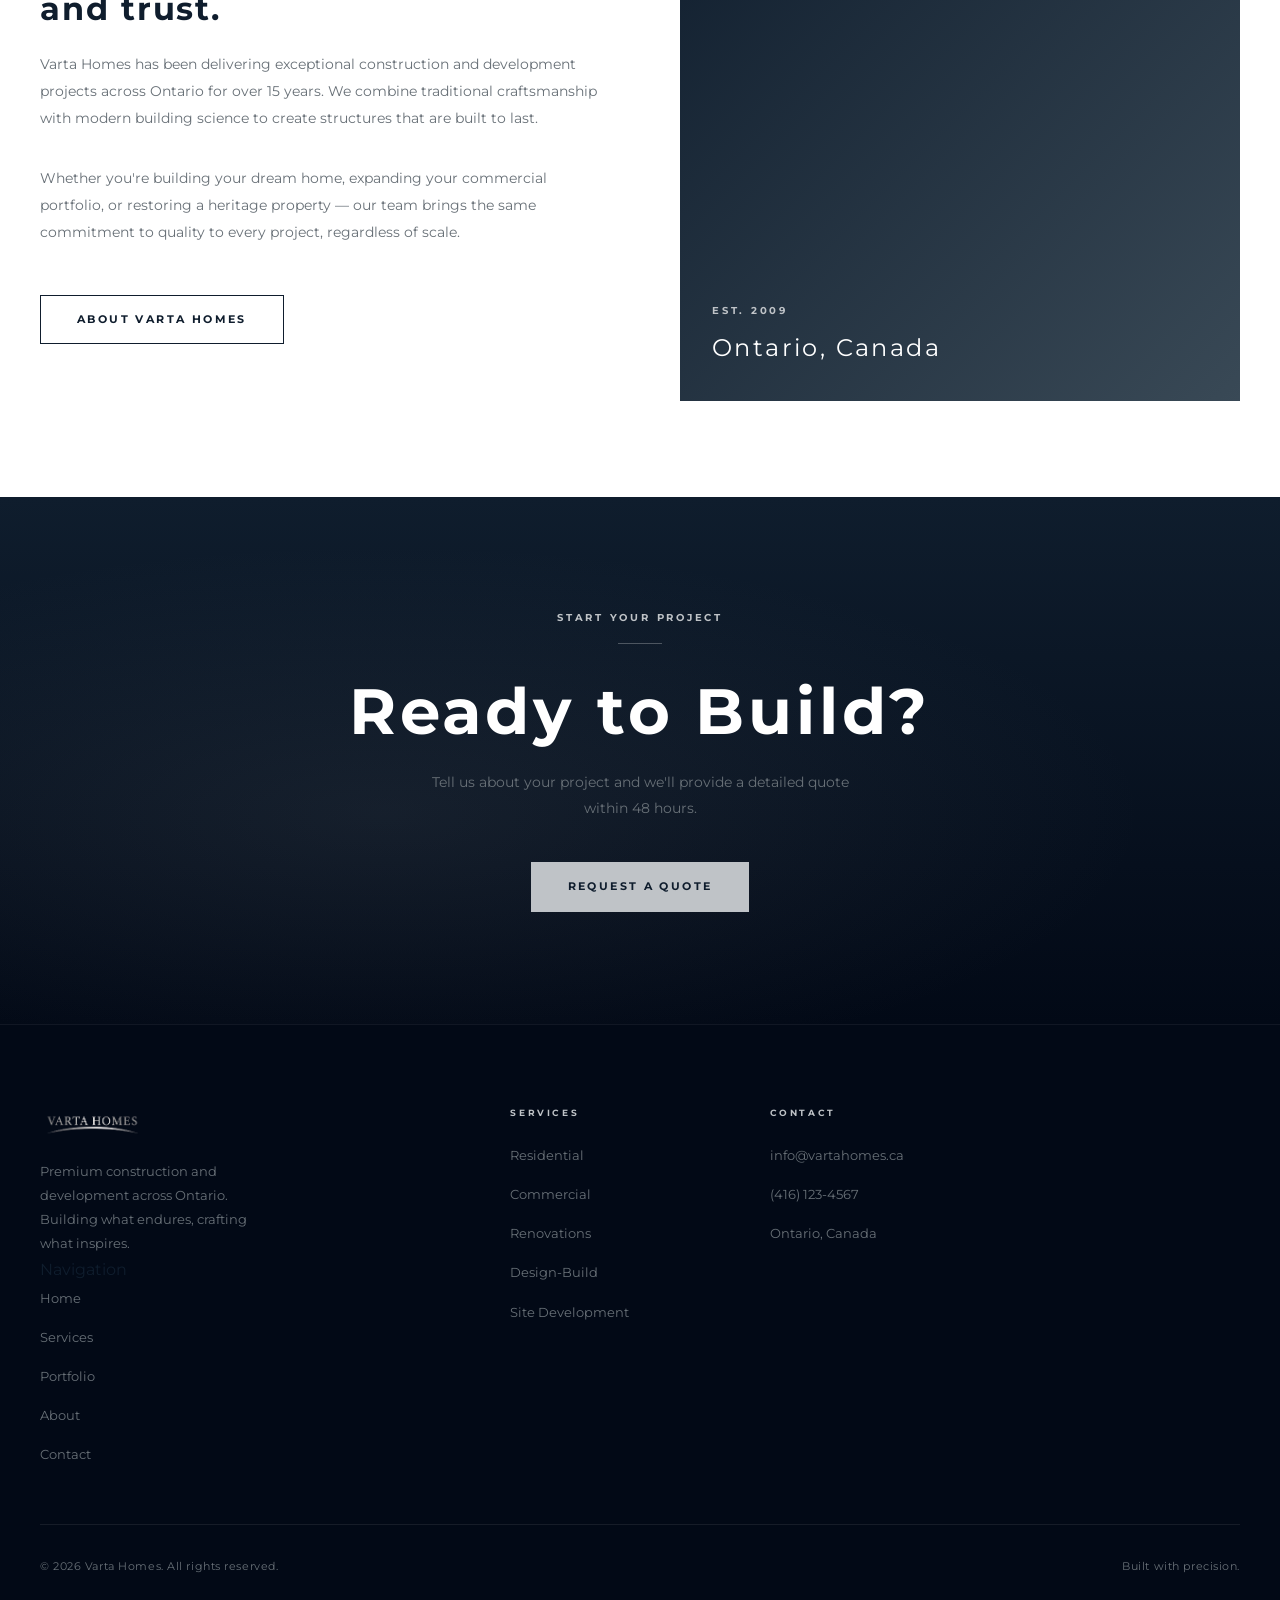
==== commit c770aa41: "Switch heading font from Cormorant Garamond to Montserrat Updated Google Fonts import (Cormorant rem" ====
--- a/index.html
+++ b/index.html
@@ -190,7 +190,7 @@
               <div style="position: absolute; inset: 0; display: flex; align-items: flex-end; padding: 2rem;">
                 <div>
                   <p class="label text-silver" style="margin-bottom: 0.5rem;">Est. 2009</p>
-                  <p style="font-family: 'Cormorant Garamond', serif; font-size: 1.5rem; color: var(--white); letter-spacing: 0.1em;">Ontario, Canada</p>
+                  <p style="font-family: 'Montserrat', sans-serif; font-size: 1.5rem; color: var(--white); letter-spacing: 0.1em;">Ontario, Canada</p>
                 </div>
               </div>
             </div>
--- a/css/styles.css
+++ b/css/styles.css
@@ -1,4 +1,4 @@
-@import url('https://fonts.googleapis.com/css2?family=Cormorant+Garamond:ital,wght@0,300;0,400;0,600;0,700;1,300;1,400&family=Montserrat:ital,wght@0,300;0,400;0,500;0,600;0,700;1,300&display=swap');
+@import url('https://fonts.googleapis.com/css2?family=Montserrat:ital,wght@0,300;0,400;0,500;0,600;0,700;1,300&display=swap');
 
 /* ── Brand tokens ── */
 :root {
@@ -26,7 +26,7 @@
 
 /* ── Type scale ── */
 h1, h2, h3, h4 {
-  font-family: 'Cormorant Garamond', serif;
+  font-family: 'Montserrat', sans-serif;
   font-weight: 700;
   line-height: 1.1;
   letter-spacing: 0.06em;
@@ -38,7 +38,7 @@
 }
 
 .hero-title {
-  font-family: 'Cormorant Garamond', serif;
+  font-family: 'Montserrat', sans-serif;
   font-size: clamp(2.25rem, 5vw, 4rem);
   font-weight: 700;
   letter-spacing: 0.12em;
@@ -288,7 +288,7 @@
   text-align: center;
 }
 .stat-number {
-  font-family: 'Cormorant Garamond', serif;
+  font-family: 'Montserrat', sans-serif;
   font-size: clamp(2rem, 4vw, 2.75rem);
   font-weight: 700;
   color: var(--navy);
@@ -315,7 +315,7 @@
 .service-card:hover .service-rule { background: rgba(191,195,199,0.5); }
 
 .service-icon  { color: var(--steel); margin-bottom: 1.25rem; transition: color 0.25s; }
-.service-title { font-family: 'Cormorant Garamond', serif; font-size: 1rem; font-weight: 600; letter-spacing: 0.06em; color: var(--navy); margin-bottom: 0.75rem; transition: color 0.25s; }
+.service-title { font-family: 'Montserrat', sans-serif; font-size: 1rem; font-weight: 600; letter-spacing: 0.06em; color: var(--navy); margin-bottom: 0.75rem; transition: color 0.25s; }
 .service-rule  { width: 1.75rem; height: 1px; background: var(--silver); margin-bottom: 1rem; transition: background 0.25s; }
 .service-desc  { font-size: 0.85rem; color: var(--steel); line-height: 1.8; transition: color 0.25s; }
 
@@ -368,7 +368,7 @@
 }
 .project-card:hover .project-overlay { opacity: 1; }
 .project-overlay-label {
-  font-family: 'Cormorant Garamond', serif;
+  font-family: 'Montserrat', sans-serif;
   font-size: 0.9rem;
   color: var(--white);
   letter-spacing: 0.08em;
@@ -376,7 +376,7 @@
 
 .project-info  { padding: 1.1rem 0; }
 .project-cat   { font-size: 0.6rem; font-weight: 700; letter-spacing: 0.25em; text-transform: uppercase; color: var(--steel); }
-.project-title { font-family: 'Cormorant Garamond', serif; font-size: 1.05rem; font-weight: 600; color: var(--navy); margin-top: 0.3rem; }
+.project-title { font-family: 'Montserrat', sans-serif; font-size: 1.05rem; font-weight: 600; color: var(--navy); margin-top: 0.3rem; }
 .project-loc   { font-size: 0.75rem; color: var(--steel); margin-top: 0.15rem; }
 
 /* ── Filter tabs ── */
@@ -428,7 +428,7 @@
   border: 1px solid var(--silver);
   display: flex; align-items: center; justify-content: center;
   margin: 0 auto 1.5rem;
-  font-family: 'Cormorant Garamond', serif;
+  font-family: 'Montserrat', sans-serif;
   font-size: 0.95rem;
   font-weight: 600;
   color: var(--navy);
@@ -436,7 +436,7 @@
   position: relative;
   z-index: 1;
 }
-.process-title { font-family: 'Cormorant Garamond', serif; font-size: 0.95rem; font-weight: 600; margin-bottom: 0.75rem; }
+.process-title { font-family: 'Montserrat', sans-serif; font-size: 0.95rem; font-weight: 600; margin-bottom: 0.75rem; }
 .process-desc  { font-size: 0.8rem; color: var(--steel); line-height: 1.75; }
 @media (max-width: 700px) {
   .process-grid { grid-template-columns: repeat(2, 1fr); }
@@ -446,7 +446,7 @@
 /* ── Values ── */
 .values-grid { display: grid; grid-template-columns: repeat(3, 1fr); gap: 3rem; }
 @media (max-width: 700px) { .values-grid { grid-template-columns: 1fr; gap: 2rem; } }
-.value-num { font-family: 'Cormorant Garamond', serif; font-size: 3.5rem; font-weight: 700; color: var(--lightgray); line-height: 1; }
+.value-num { font-family: 'Montserrat', sans-serif; font-size: 3.5rem; font-weight: 700; color: var(--lightgray); line-height: 1; }
 
 /* ── Two-col layout ── */
 .two-col { display: grid; grid-template-columns: 1fr 1fr; gap: 5rem; align-items: center; }
@@ -459,7 +459,7 @@
 
 .team-img { width: 100%; padding-bottom: 115%; position: relative; overflow: hidden; margin-bottom: 1.25rem; }
 .team-img-inner { position: absolute; inset: 0; }
-.team-name { font-family: 'Cormorant Garamond', serif; font-size: 1.05rem; font-weight: 600; }
+.team-name { font-family: 'Montserrat', sans-serif; font-size: 1.05rem; font-weight: 600; }
 .team-role { font-size: 0.62rem; font-weight: 700; letter-spacing: 0.18em; text-transform: uppercase; color: var(--steel); margin-top: 0.3rem; }
 
 /* ── Contact layout ── */
@@ -625,7 +625,7 @@
 @keyframes loader-draw { to { stroke-dashoffset: 0; } }
 
 .loader-wordmark {
-  font-family: 'Cormorant Garamond', serif;
+  font-family: 'Montserrat', sans-serif;
   font-size: clamp(1rem, 3.5vw, 1.75rem);
   font-weight: 700;
   letter-spacing: 0.45em;
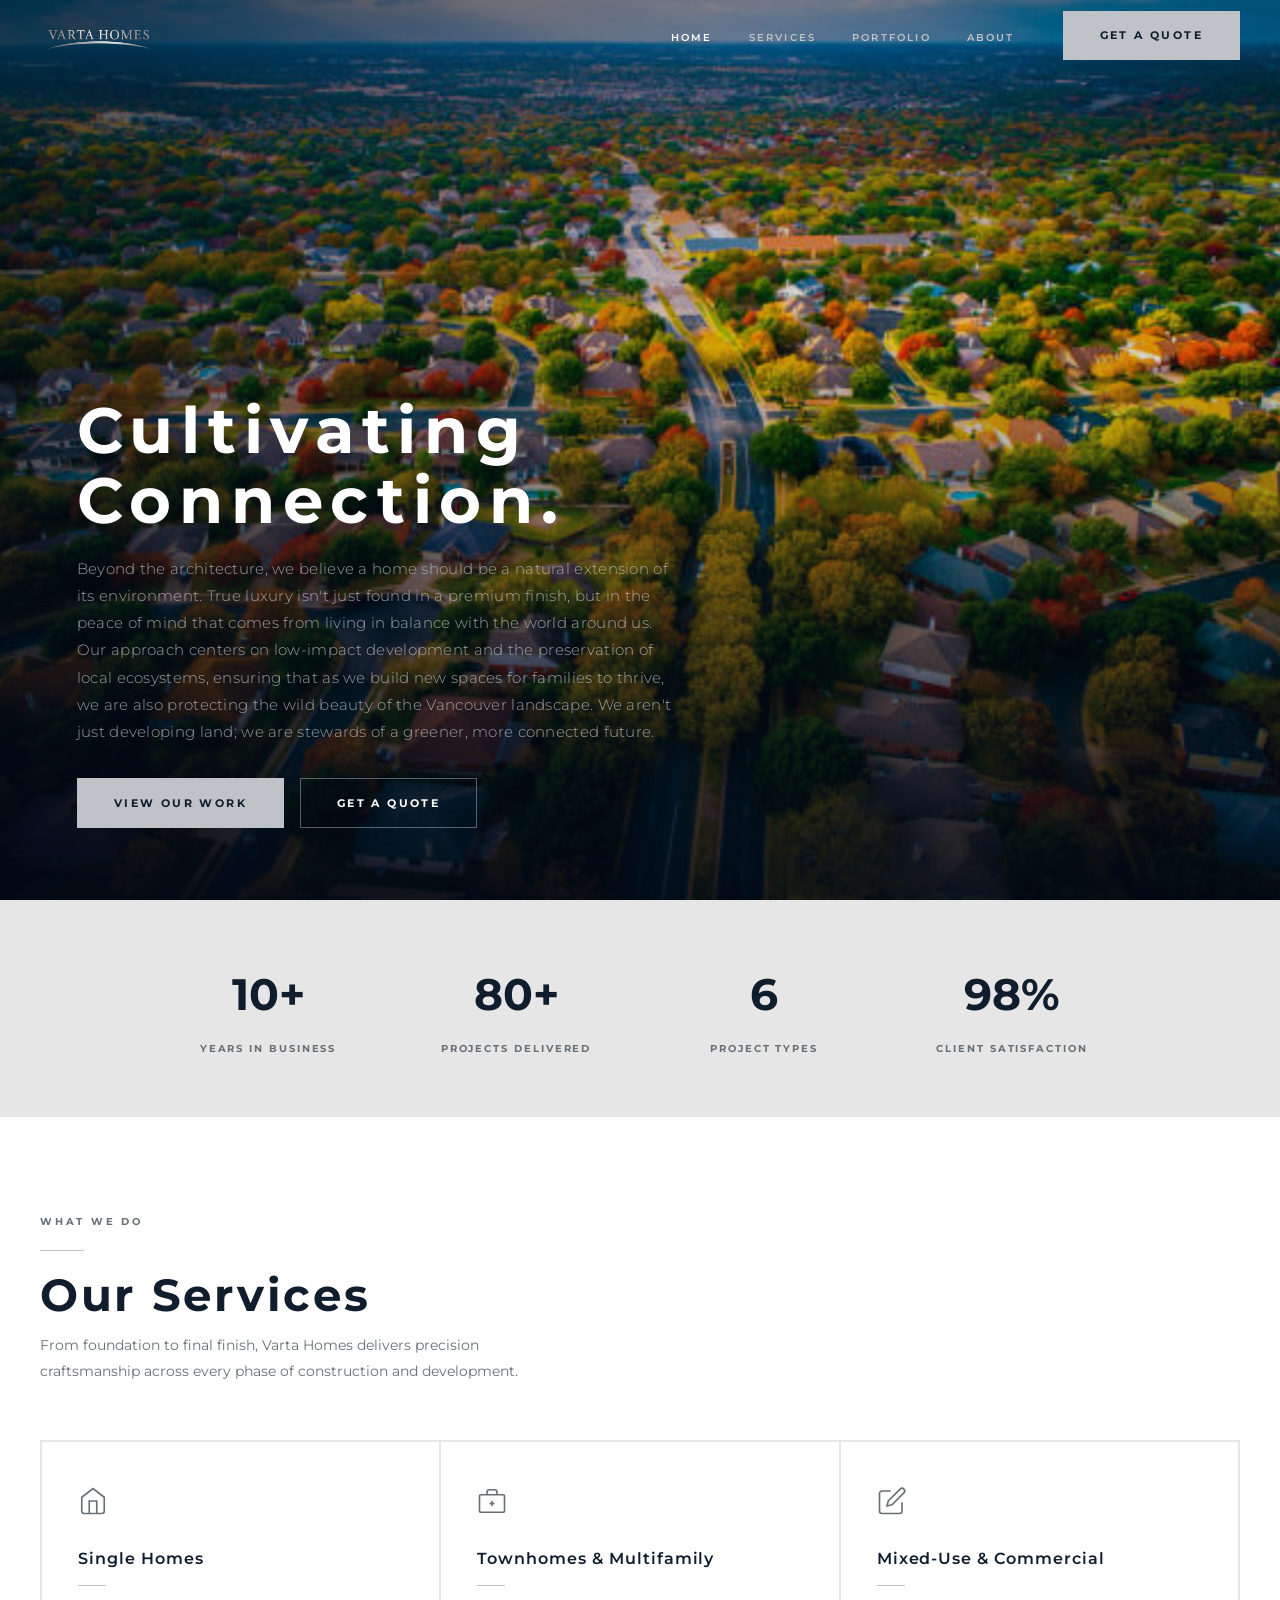
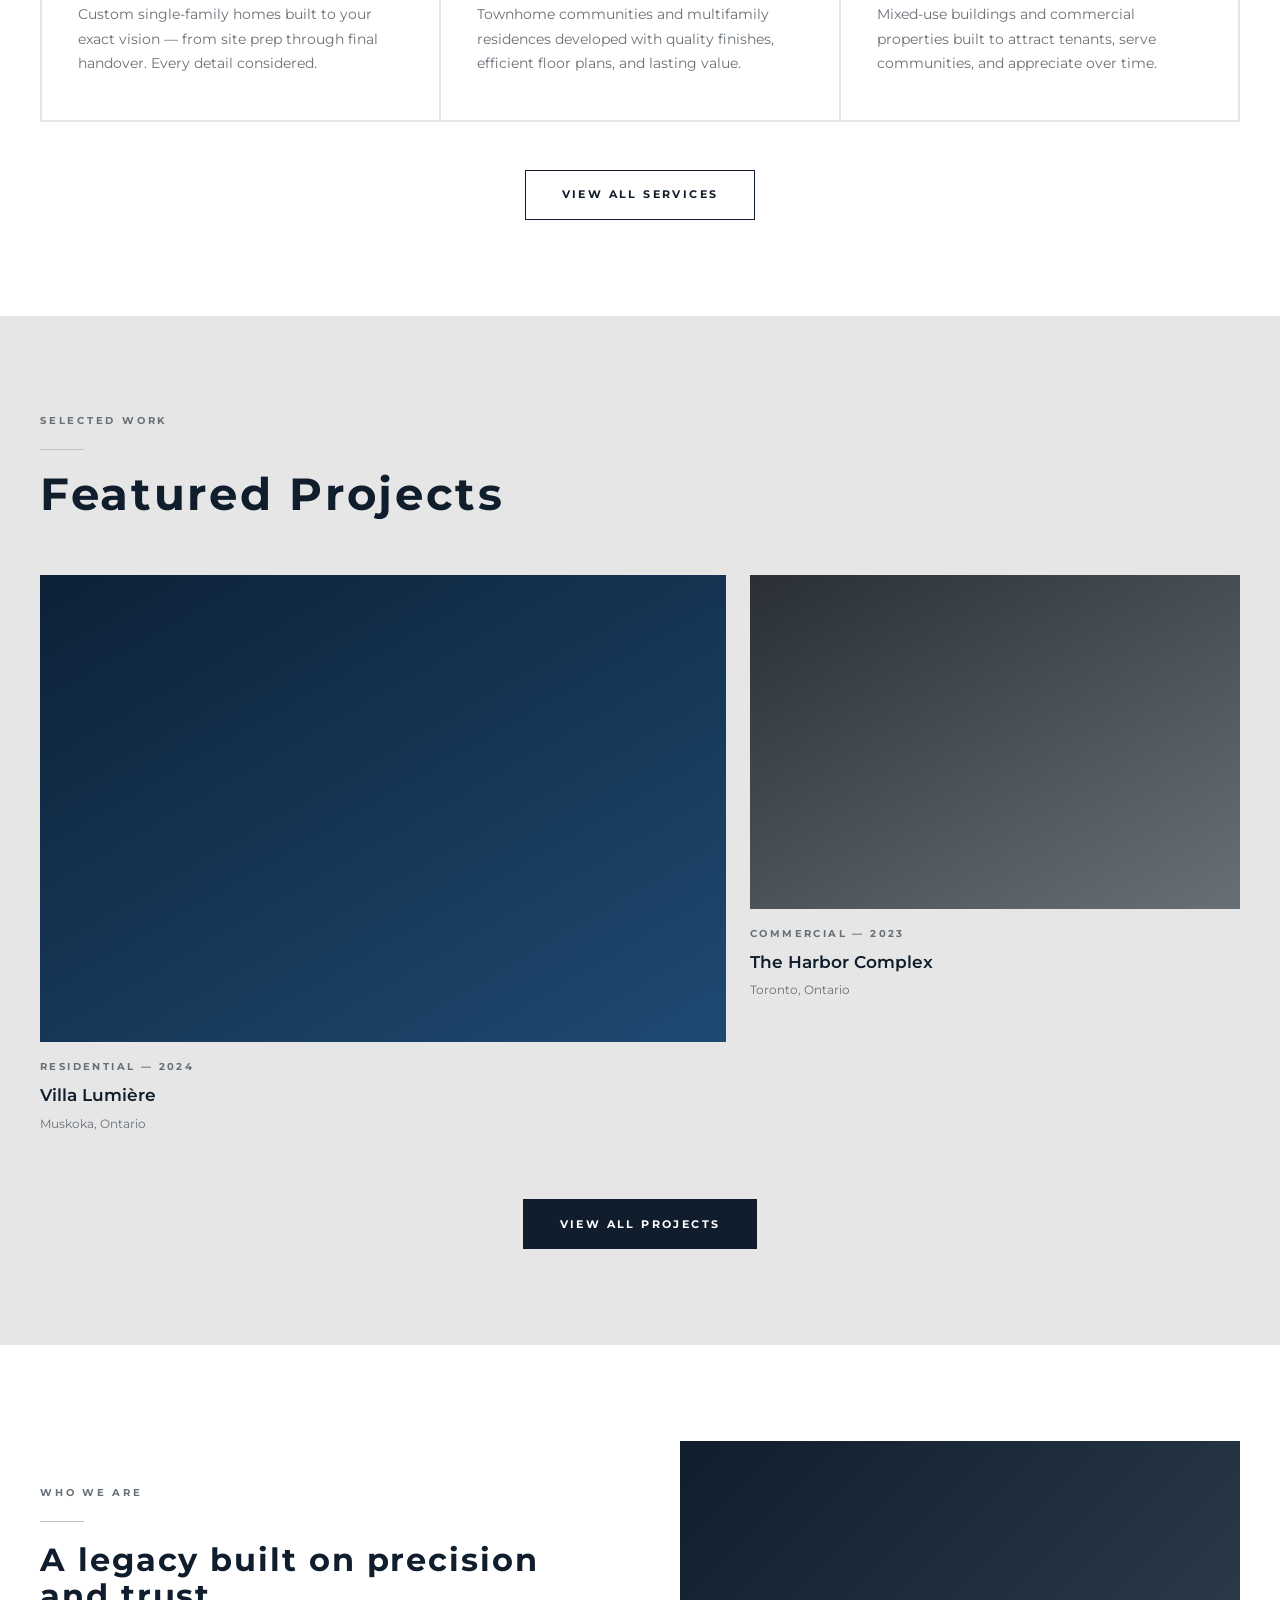
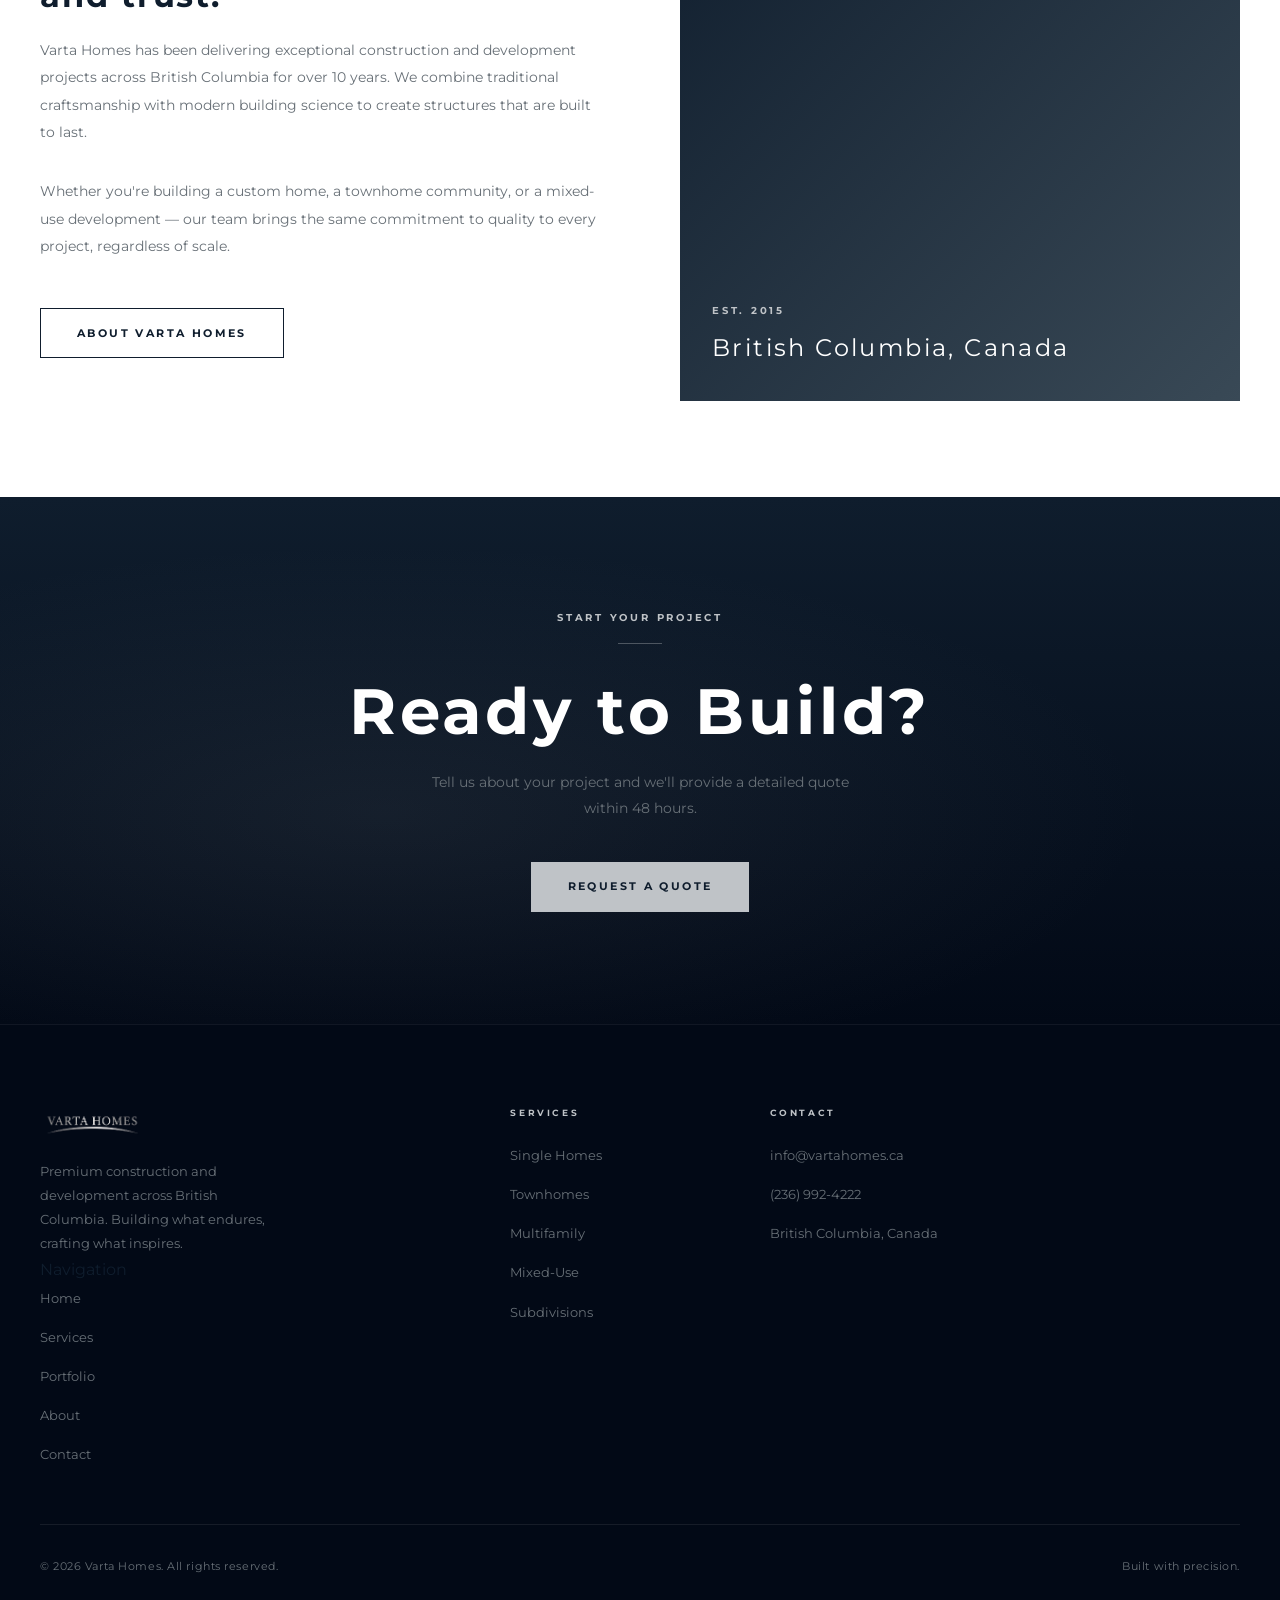
==== commit 1b36ff50: "Update site with real 829/Varta company info - Replace all Ontario references with British Columbia " ====
--- a/index.html
+++ b/index.html
@@ -55,16 +55,16 @@
     <div class="stats-bar">
       <div class="stats-grid">
         <div>
-          <span class="stat-number">15+</span>
+          <span class="stat-number">10+</span>
           <span class="stat-label">Years in Business</span>
         </div>
         <div>
-          <span class="stat-number">240+</span>
+          <span class="stat-number">80+</span>
           <span class="stat-label">Projects Delivered</span>
         </div>
         <div>
-          <span class="stat-number">60+</span>
-          <span class="stat-label">Commercial Builds</span>
+          <span class="stat-number">6</span>
+          <span class="stat-label">Project Types</span>
         </div>
         <div>
           <span class="stat-number">98%</span>
@@ -90,9 +90,9 @@
                 <path d="M3 9l9-7 9 7v11a2 2 0 01-2 2H5a2 2 0 01-2-2z"/><polyline points="9 22 9 12 15 12 15 22"/>
               </svg>
             </div>
-            <p class="service-title">Residential Construction</p>
+            <p class="service-title">Single Homes</p>
             <div class="service-rule"></div>
-            <p class="service-desc">Custom homes built to your exact vision — from architectural design through final handover. Every detail considered.</p>
+            <p class="service-desc">Custom single-family homes built to your exact vision — from site prep through final handover. Every detail considered.</p>
           </div>
 
           <div class="service-card">
@@ -101,9 +101,9 @@
                 <rect x="2" y="7" width="20" height="14" rx="1"/><path d="M16 7V5a2 2 0 00-2-2h-4a2 2 0 00-2 2v2"/><line x1="12" y1="12" x2="12" y2="16"/><line x1="10" y1="14" x2="14" y2="14"/>
               </svg>
             </div>
-            <p class="service-title">Commercial Development</p>
+            <p class="service-title">Townhomes &amp; Multifamily</p>
             <div class="service-rule"></div>
-            <p class="service-desc">Office complexes, retail spaces, and mixed-use developments built to attract tenants and appreciate in value.</p>
+            <p class="service-desc">Townhome communities and multifamily residences developed with quality finishes, efficient floor plans, and lasting value.</p>
           </div>
 
           <div class="service-card">
@@ -112,9 +112,9 @@
                 <path d="M11 4H4a2 2 0 00-2 2v14a2 2 0 002 2h14a2 2 0 002-2v-7"/><path d="M18.5 2.5a2.121 2.121 0 013 3L12 15l-4 1 1-4 9.5-9.5z"/>
               </svg>
             </div>
-            <p class="service-title">Renovations &amp; Additions</p>
+            <p class="service-title">Mixed-Use &amp; Commercial</p>
             <div class="service-rule"></div>
-            <p class="service-desc">Thoughtful renovations that honour existing structures while bringing them fully into the present.</p>
+            <p class="service-desc">Mixed-use buildings and commercial properties built to attract tenants, serve communities, and appreciate over time.</p>
           </div>
 
         </div>
@@ -178,10 +178,10 @@
             <span class="rule"></span>
             <h2 class="heading-md text-navy mb-3">A legacy built on precision and trust.</h2>
             <p style="font-size: 0.9rem; color: var(--steel); line-height: 1.9;" class="mb-4">
-              Varta Homes has been delivering exceptional construction and development projects across Ontario for over 15 years. We combine traditional craftsmanship with modern building science to create structures that are built to last.
+              Varta Homes has been delivering exceptional construction and development projects across British Columbia for over 10 years. We combine traditional craftsmanship with modern building science to create structures that are built to last.
             </p>
             <p style="font-size: 0.9rem; color: var(--steel); line-height: 1.9;" class="mb-6">
-              Whether you're building your dream home, expanding your commercial portfolio, or restoring a heritage property — our team brings the same commitment to quality to every project, regardless of scale.
+              Whether you're building a custom home, a townhome community, or a mixed-use development — our team brings the same commitment to quality to every project, regardless of scale.
             </p>
             <a href="about.html" class="btn btn-outline-navy">About Varta Homes</a>
           </div>
@@ -189,8 +189,8 @@
             <div style="width: 100%; padding-bottom: 100%; background: linear-gradient(135deg, #0F1D2D 0%, #394956 100%); position: relative;">
               <div style="position: absolute; inset: 0; display: flex; align-items: flex-end; padding: 2rem;">
                 <div>
-                  <p class="label text-silver" style="margin-bottom: 0.5rem;">Est. 2009</p>
-                  <p style="font-family: 'Montserrat', sans-serif; font-size: 1.5rem; color: var(--white); letter-spacing: 0.1em;">Ontario, Canada</p>
+                  <p class="label text-silver" style="margin-bottom: 0.5rem;">Est. 2015</p>
+                  <p style="font-family: 'Montserrat', sans-serif; font-size: 1.5rem; color: var(--white); letter-spacing: 0.1em;">British Columbia, Canada</p>
                 </div>
               </div>
             </div>
@@ -219,7 +219,7 @@
     <div class="footer-grid">
       <div>
         <img src="logo.png" alt="Varta Homes" class="footer-logo">
-        <p class="footer-tagline">Premium construction and development across Ontario. Building what endures, crafting what inspires.</p>
+        <p class="footer-tagline">Premium construction and development across British Columbia. Building what endures, crafting what inspires.</p>
         <p class="
       </div>
       <div>
@@ -235,19 +235,19 @@
       <div>
         <p class="footer-col-title">Services</p>
         <ul class="footer-links">
-          <li><a href="services.html">Residential</a></li>
-          <li><a href="services.html">Commercial</a></li>
-          <li><a href="services.html">Renovations</a></li>
-          <li><a href="services.html">Design-Build</a></li>
-          <li><a href="services.html">Site Development</a></li>
+          <li><a href="services.html">Single Homes</a></li>
+          <li><a href="services.html">Townhomes</a></li>
+          <li><a href="services.html">Multifamily</a></li>
+          <li><a href="services.html">Mixed-Use</a></li>
+          <li><a href="services.html">Subdivisions</a></li>
         </ul>
       </div>
       <div>
         <p class="footer-col-title">Contact</p>
         <ul class="footer-links">
           <li><a href="mailto:info@vartahomes.ca">info@vartahomes.ca</a></li>
-          <li><a href="tel:+14161234567">(416) 123-4567</a></li>
-          <li><a href="#">Ontario, Canada</a></li>
+          <li><a href="tel:+12369924222">(236) 992-4222</a></li>
+          <li><a href="#">British Columbia, Canada</a></li>
         </ul>
       </div>
     </div>
--- a/css/styles.css
+++ b/css/styles.css
@@ -263,7 +263,12 @@
 
 /* ── Page hero (subpages) ── */
 .page-hero {
-  background: linear-gradient(180deg, #020916 0%, #060e1a 40%, #0b1a2c 100%);
+  background:
+    linear-gradient(180deg,
+      rgba(2,9,22,0.62) 0%,
+      rgba(2,9,22,0.55) 50%,
+      rgba(2,9,22,0.72) 100%),
+    url('../media/hero-poster.jpg') center / cover no-repeat;
   padding: calc(72px + 5rem) 2.5rem 5rem;
   text-align: center;
 }
@@ -598,40 +603,17 @@
   z-index: 9999;
   background: #020916;
   display: flex;
-  flex-direction: column;
   align-items: center;
   justify-content: center;
-  gap: 2rem;
   pointer-events: none;
-  transition: opacity 0.65s ease;
+  transition: opacity 0.6s ease;
 }
 #site-loader.out { opacity: 0; }
 
-.loader-svg {
-  width: min(340px, 78vw);
+.loader-logo {
+  width: clamp(140px, 28vw, 260px);
   height: auto;
-}
-.loader-svg .lp {
-  fill: none;
-  stroke: rgba(191,195,199,0.75);
-  stroke-width: 0.8;
-  stroke-linecap: butt;
-}
-.loader-svg .lp-floor {
-  stroke: rgba(191,195,199,0.55);
-  stroke-width: 0.65;
-}
-
-@keyframes loader-draw { to { stroke-dashoffset: 0; } }
-
-.loader-wordmark {
-  font-family: 'Montserrat', sans-serif;
-  font-size: clamp(1rem, 3.5vw, 1.75rem);
-  font-weight: 700;
-  letter-spacing: 0.45em;
-  color: var(--white);
-  opacity: 0;
-  transition: opacity 0.5s ease;
-  padding-left: 0.45em; /* offset letter-spacing gap on last char */
-}
-.loader-wordmark.visible { opacity: 1; }
+  clip-path: inset(0 100% 0 0);
+  transition: clip-path 1.8s cubic-bezier(0.76, 0, 0.24, 1);
+}
+.loader-logo.reveal { clip-path: inset(0 0% 0 0); }
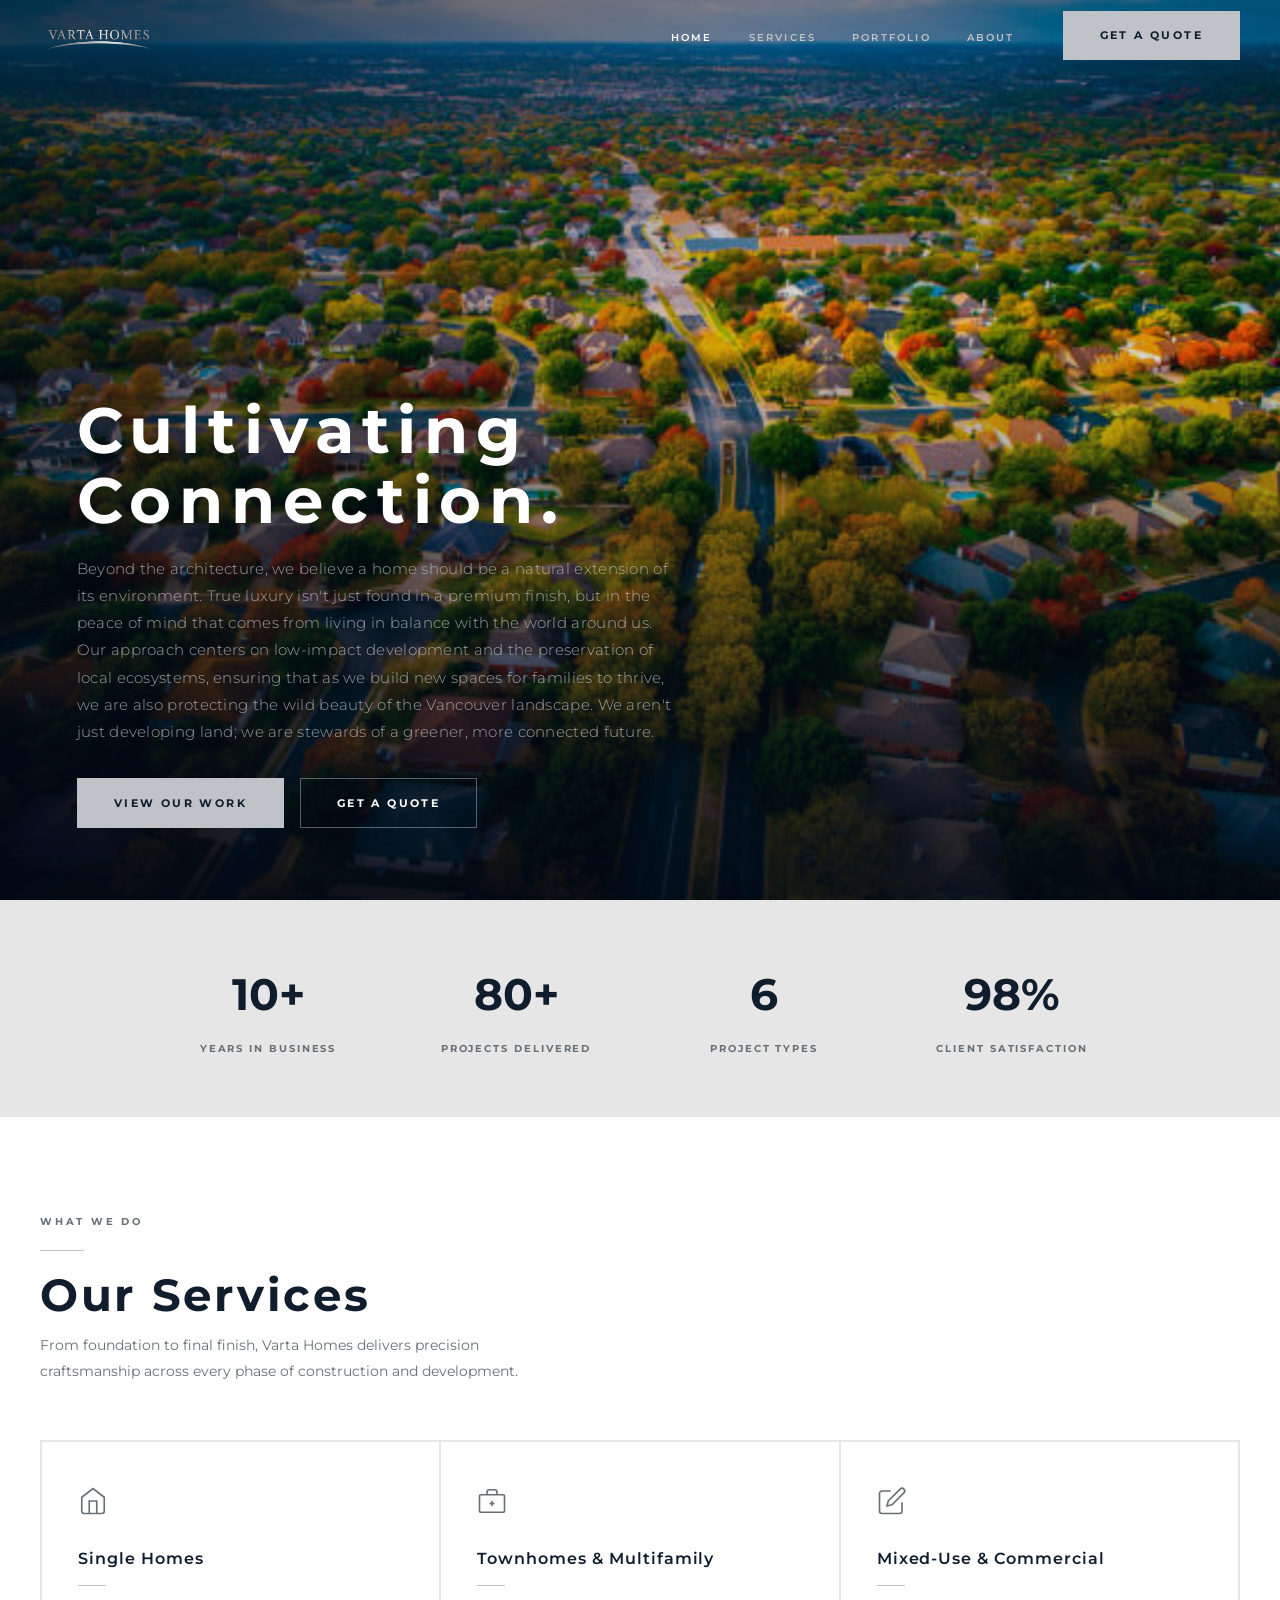
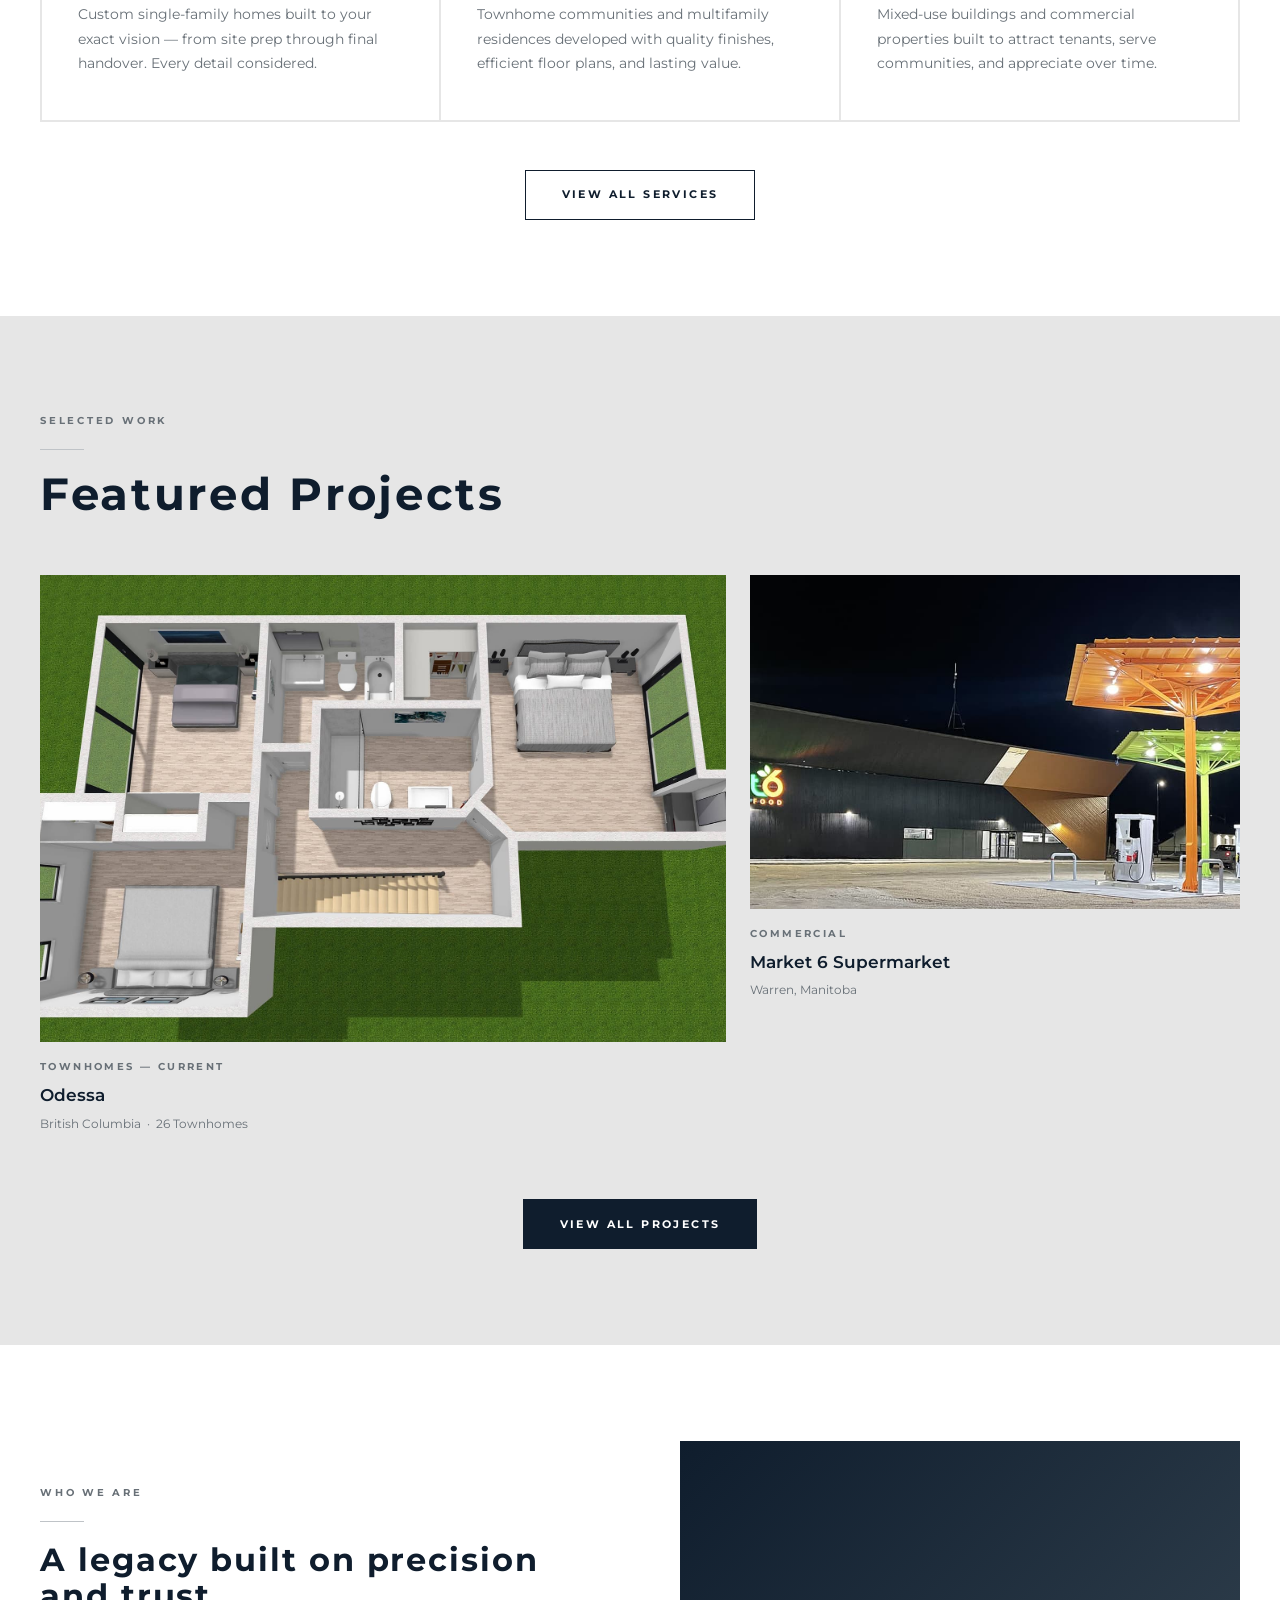
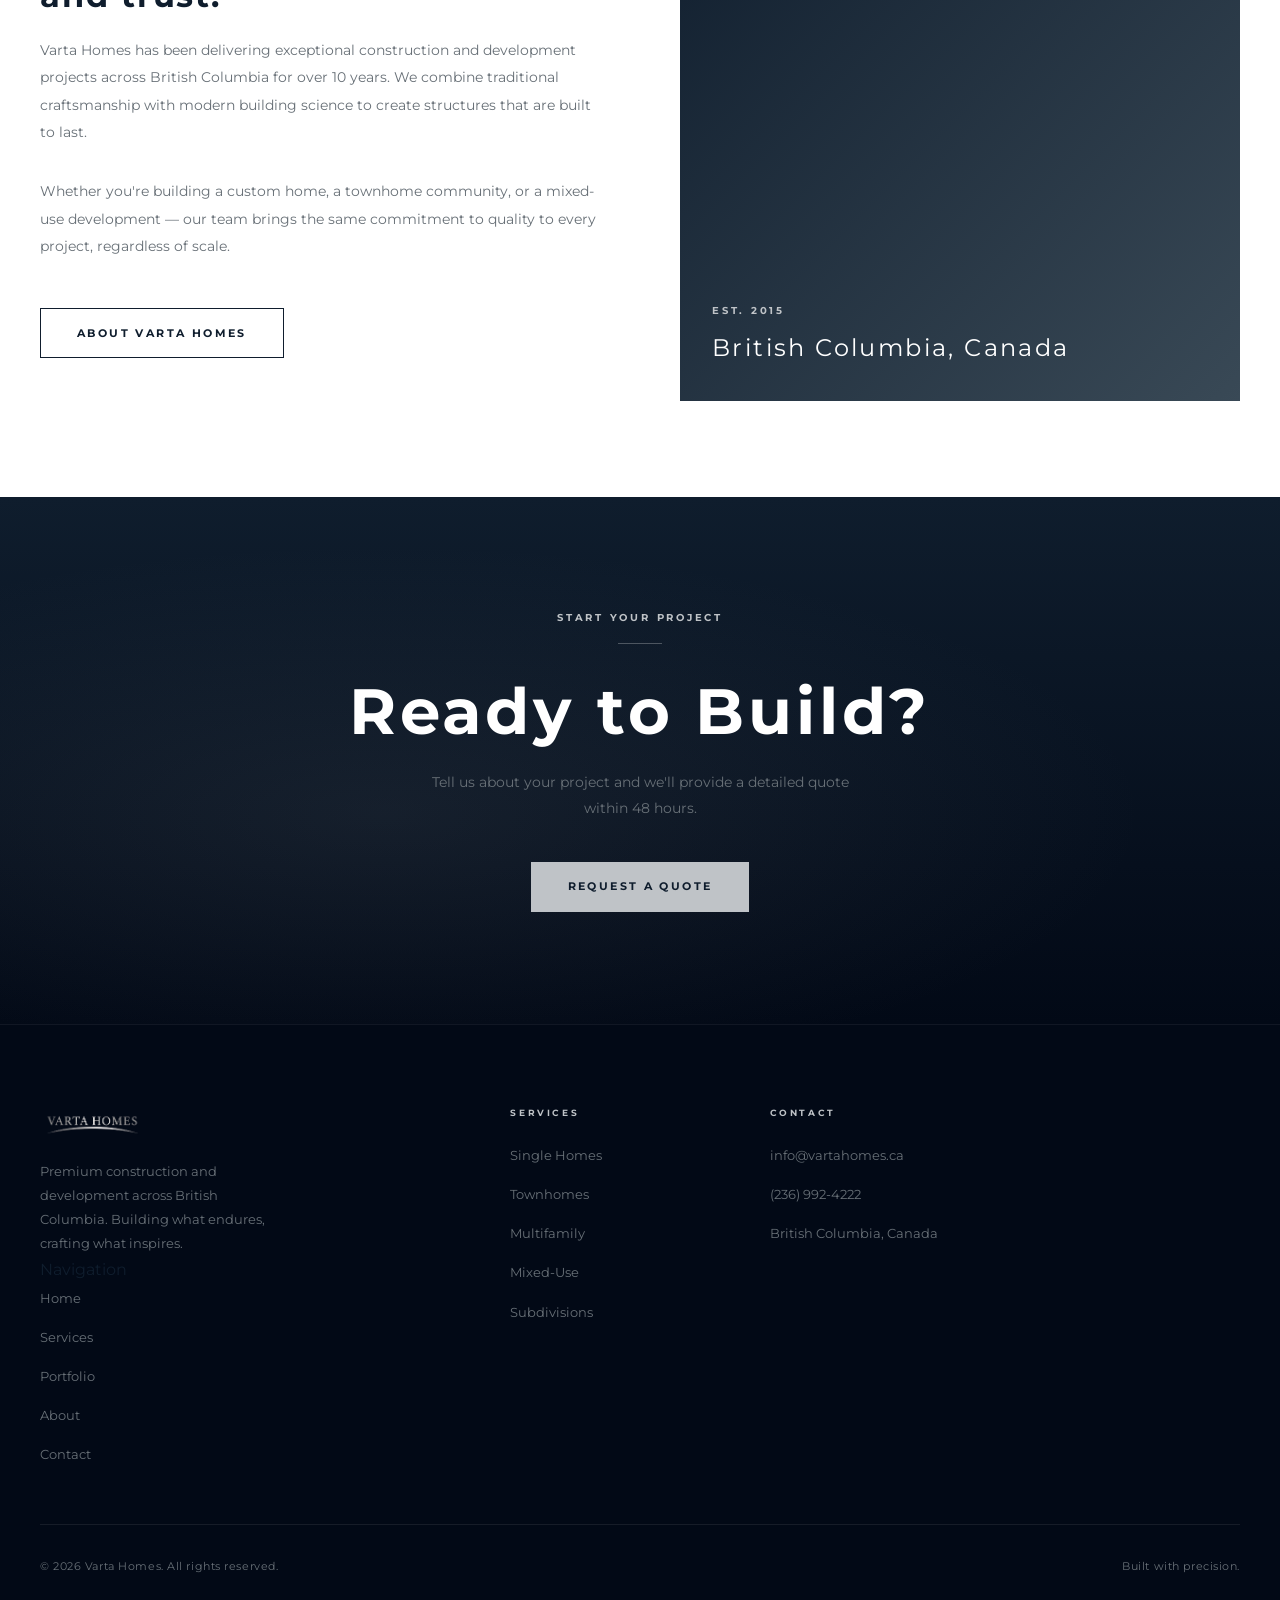
==== commit b71cb553: "Add real portfolio photos pulled from 829group.ca - Download 13 images from 829group.ca and liveatod" ====
--- a/index.html
+++ b/index.html
@@ -136,29 +136,29 @@
         <div class="editorial-grid">
           <div class="project-card">
             <div class="project-img">
-              <div class="project-img-inner" style="background: linear-gradient(150deg, #0d2137 0%, #1e4a72 100%);"></div>
+              <div class="project-img-inner" style="background-image: url('media/portfolio-odessa.jpg');"></div>
               <div class="project-overlay">
-                <span class="project-overlay-label">Villa Lumière →</span>
+                <span class="project-overlay-label">Live at Odessa →</span>
               </div>
             </div>
             <div class="project-info">
-              <p class="project-cat">Residential — 2024</p>
-              <p class="project-title">Villa Lumière</p>
-              <p class="project-loc">Muskoka, Ontario</p>
+              <p class="project-cat">Townhomes — Current</p>
+              <p class="project-title">Odessa</p>
+              <p class="project-loc">British Columbia &nbsp;·&nbsp; 26 Townhomes</p>
             </div>
           </div>
 
           <div class="project-card">
             <div class="project-img">
-              <div class="project-img-inner" style="background: linear-gradient(150deg, #2a2f36 0%, #687077 100%);"></div>
+              <div class="project-img-inner" style="background-image: url('media/portfolio-market6.jpg');"></div>
               <div class="project-overlay">
-                <span class="project-overlay-label">The Harbor Complex →</span>
+                <span class="project-overlay-label">Market 6 →</span>
               </div>
             </div>
             <div class="project-info">
-              <p class="project-cat">Commercial — 2023</p>
-              <p class="project-title">The Harbor Complex</p>
-              <p class="project-loc">Toronto, Ontario</p>
+              <p class="project-cat">Commercial</p>
+              <p class="project-title">Market 6 Supermarket</p>
+              <p class="project-loc">Warren, Manitoba</p>
             </div>
           </div>
         </div>
--- a/css/styles.css
+++ b/css/styles.css
@@ -358,6 +358,8 @@
   position: absolute;
   inset: 0;
   transition: transform 0.55s ease;
+  background-size: cover;
+  background-position: center;
 }
 .project-card:hover .project-img-inner { transform: scale(1.04); }
 
